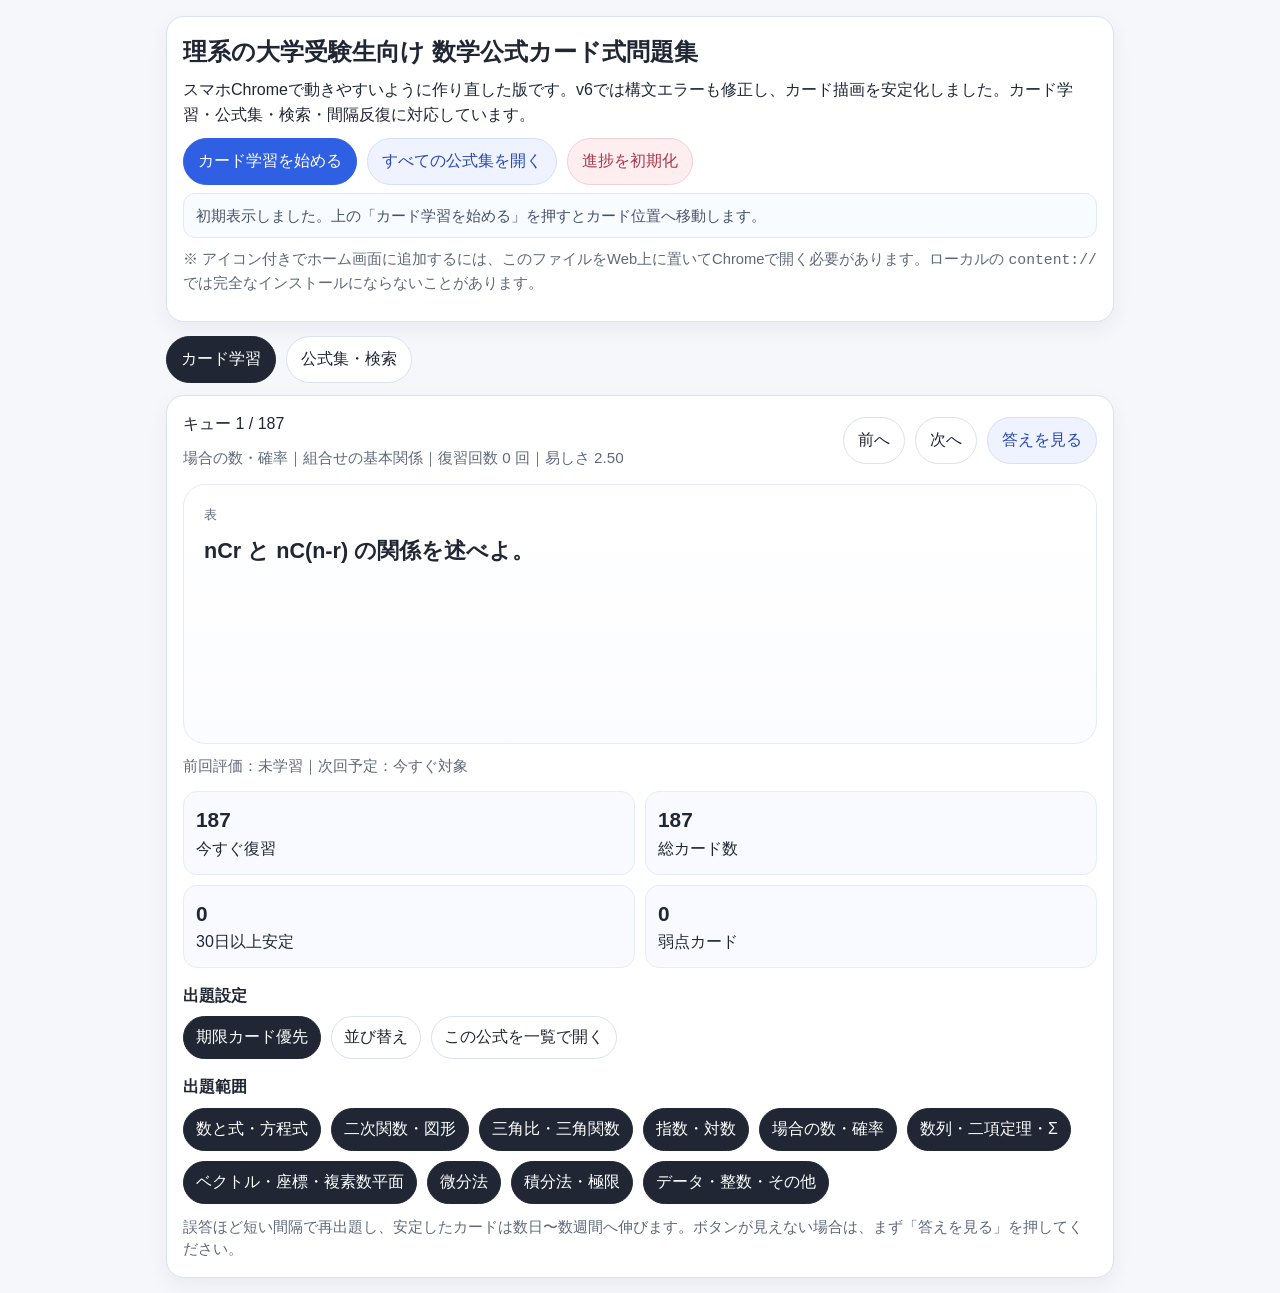
==== index.html @ a221de78 "Add files via upload" ====
<!DOCTYPE html>
<html lang="ja">
<head>
<meta charset="UTF-8">
<meta name="viewport" content="width=device-width, initial-scale=1.0">
<title>数学公式カード</title>
<style>
:root {
  --bg:#f6f7fb; --panel:#fff; --line:#dbe1ee; --text:#202633; --sub:#5f697a;
  --accent:#2f5fe3; --soft:#eef3ff; --danger:#ffeef0; --warn:#fff6e8; --ok:#edf9f1; --easy:#eef8ff;
}
*{box-sizing:border-box;}
body{margin:0;background:var(--bg);color:var(--text);font-family:-apple-system,BlinkMacSystemFont,'Segoe UI','Hiragino Kaku Gothic ProN','Yu Gothic UI','Meiryo',sans-serif;line-height:1.55;}
.wrap{max-width:980px;margin:0 auto;padding:16px;}
.panel{background:var(--panel);border:1px solid var(--line);border-radius:18px;padding:16px;box-shadow:0 8px 20px rgba(30,50,90,.06);}
header.panel{margin-bottom:14px;}
h1{font-size:1.5rem;margin:0 0 8px;}
p{margin:0 0 10px;}
.top-actions,.row,.grade-row,.chips,.results{display:flex;flex-wrap:wrap;gap:10px;}
button,input{font:inherit;}
button{border:1px solid var(--line);background:#fff;border-radius:999px;padding:10px 14px;color:var(--text);}
button.primary{background:var(--accent);border-color:var(--accent);color:#fff;}
button.soft{background:var(--soft);border-color:#d5defd;color:#2748b7;}
button.danger{background:var(--danger);border-color:#f1cfd5;color:#a63848;}
button.warn{background:var(--warn);border-color:#f0ddb6;color:#9d6d19;}
button.ok{background:var(--ok);border-color:#cfe7d6;color:#247548;}
button.easy{background:var(--easy);border-color:#cfe2fb;color:#1663a4;}
button.active{background:#202633;color:#fff;border-color:#202633;}
input[type=search], input[type=text]{width:100%;padding:12px 14px;border:1px solid var(--line);border-radius:14px;background:#fff;}
#status{margin-top:8px;padding:10px 12px;border-radius:12px;background:#f8fbff;border:1px solid #e0e8fa;color:#45506a;font-size:.95rem;}
#viewBook{display:none;}
#viewReview{display:block;}
.card{margin-top:14px;}
.flashcard{border:1px solid #e6ebf5;border-radius:22px;padding:20px;min-height:260px;background:linear-gradient(180deg,#fff,#fbfcff);}
.kicker{font-size:.82rem;color:var(--sub);text-transform:uppercase;letter-spacing:.04em;}
.prompt{font-size:1.35rem;font-weight:700;margin-top:10px;line-height:1.5;white-space:pre-wrap;}
.answer{margin-top:16px;padding:14px;border-radius:16px;border:1px solid #dce6ff;background:#f8fbff;white-space:pre-wrap;display:none;}
.meta{margin-top:10px;color:var(--sub);font-size:.95rem;}
.stats{display:grid;grid-template-columns:repeat(2,minmax(0,1fr));gap:10px;margin-top:14px;}
.stat{background:#f8faff;border:1px solid #e6ecf8;border-radius:14px;padding:12px;}
.stat .n{display:block;font-size:1.3rem;font-weight:700;}
.section-title{margin:16px 0 8px;font-weight:700;}
.chips button{padding:8px 12px;}
.note{font-size:.92rem;color:var(--sub);}
.formula-item{border:1px solid #e7ebf4;border-radius:16px;padding:14px;margin-bottom:10px;scroll-margin-top:16px;background:#fff;}
.formula-item h3{margin:0 0 6px;font-size:1.05rem;}
.formula-item .mini{font-size:.92rem;color:var(--sub);}
.formula-item .ans{margin-top:8px;font-weight:600;white-space:pre-wrap;}
.unit-block{margin-top:18px;}
hr{border:none;border-top:1px solid #e8ecf4;margin:18px 0;}
@media (max-width:640px){
  .wrap{padding:12px;}
  .prompt{font-size:1.18rem;}
}
</style>

<meta name="theme-color" content="#2f5fe3">
<meta name="apple-mobile-web-app-capable" content="yes">
<meta name="apple-mobile-web-app-status-bar-style" content="default">
<meta name="apple-mobile-web-app-title" content="数学公式カード">
<link rel="manifest" href="manifest.webmanifest">
<link rel="icon" type="image/png" sizes="192x192" href="icons/icon-192.png">
<link rel="icon" type="image/png" sizes="512x512" href="icons/icon-512.png">
<link rel="apple-touch-icon" href="icons/icon-192.png">

</head>
<body>
<div class="wrap">
  <header class="panel">
    <h1>理系の大学受験生向け 数学公式カード式問題集</h1>
    <p>スマホChromeで動きやすいように作り直した版です。v6では構文エラーも修正し、カード描画を安定化しました。カード学習・公式集・検索・間隔反復に対応しています。</p>
    <div class="top-actions">
      <button id="btnStudy" class="primary">カード学習を始める</button>
      <button id="btnBook" class="soft">すべての公式集を開く</button>
      <button id="btnReset" class="danger">進捗を初期化</button>
      <button id="btnInstall" style="display:none;" class="ok">ホーム画面に追加</button>
    </div>
    <div id="status">初期化中…</div>
    <p class="note" style="margin-top:10px;">※ アイコン付きでホーム画面に追加するには、このファイルをWeb上に置いてChromeで開く必要があります。ローカルの <code>content://</code> では完全なインストールにならないことがあります。</p>
  </header>

  <div class="row" style="margin-bottom:12px;">
    <button id="tabStudy" class="active">カード学習</button>
    <button id="tabBookBtn">公式集・検索</button>
  </div>

  <section id="viewReview" class="panel">
    <div class="row" style="justify-content:space-between;align-items:center;">
      <div>
        <div id="queueLabel">読み込み中…</div>
        <div class="meta" id="currentMeta"></div>
      </div>
      <div class="row">
        <button id="btnPrev">前へ</button>
        <button id="btnNext">次へ</button>
        <button id="btnReveal" class="soft">答えを見る</button>
      </div>
    </div>

    <div class="flashcard card" id="cardBox">
      <div class="kicker">表</div>
      <div class="prompt" id="cardPrompt">読み込み中…</div>
      <div class="answer" id="cardAnswer"></div>
    </div>

    <div class="grade-row" style="margin-top:14px;display:none;" id="gradeRow">
      <button id="gradeAgain" class="danger">忘れた</button>
      <button id="gradeHard" class="warn">あやしい</button>
      <button id="gradeGood" class="ok">できた</button>
      <button id="gradeEasy" class="easy">余裕</button>
    </div>
    <div class="meta" id="schedulePreview"></div>

    <div class="stats">
      <div class="stat"><span class="n" id="dueCount">0</span><span>今すぐ復習</span></div>
      <div class="stat"><span class="n" id="allCount">0</span><span>総カード数</span></div>
      <div class="stat"><span class="n" id="masteredCount">0</span><span>30日以上安定</span></div>
      <div class="stat"><span class="n" id="weakCount">0</span><span>弱点カード</span></div>
    </div>

    <div class="section-title">出題設定</div>
    <div class="chips" style="margin-bottom:10px;">
      <button id="toggleDueOnly" class="active">期限カード優先</button>
      <button id="shuffleQueue">並び替え</button>
      <button id="showCurrentInBook">この公式を一覧で開く</button>
    </div>

    <div class="section-title">出題範囲</div>
    <div class="chips" id="unitFilters"></div>

    <div class="note" style="margin-top:12px;">誤答ほど短い間隔で再出題し、安定したカードは数日〜数週間へ伸びます。ボタンが見えない場合は、まず「答えを見る」を押してください。</div>
  </section>

  <section id="viewBook" class="panel">
    <div class="row">
      <input type="search" id="bookSearch" placeholder="公式名・単元名・別名で検索（例：余弦定理、部分積分、解の公式）">
    </div>
    <div class="row" style="margin-top:10px;">
      <button id="jumpFirst" class="soft">先頭一致へ飛ぶ</button>
      <button id="clearSearch">検索クリア</button>
    </div>
    <div class="meta" id="searchSummary"></div>
    <div class="results" id="searchResults" style="margin-top:10px;"></div>
    <hr>
    <div id="bookArea"></div>
  </section>
</div>

<script>
(function() {
try {
  var STORAGE_KEY = 'rikei_math_formula_cards_v5';
  var cards = [{"id": 1, "unit": "数と式・方程式", "title": "平方の展開①", "prompt": "(a+b)² の展開公式を述べよ。", "answer": "(a+b)² = a² + 2ab + b²", "aliases": ["展開公式", "二乗展開"]}, {"id": 2, "unit": "数と式・方程式", "title": "平方の展開②", "prompt": "(a-b)² の展開公式を述べよ。", "answer": "(a-b)² = a² - 2ab + b²", "aliases": ["展開公式", "二乗展開"]}, {"id": 3, "unit": "数と式・方程式", "title": "和と差の積", "prompt": "(a+b)(a-b) の展開公式を述べよ。", "answer": "(a+b)(a-b) = a² - b²", "aliases": ["差の平方", "展開公式"]}, {"id": 4, "unit": "数と式・方程式", "title": "たすき型展開", "prompt": "(x+a)(x+b) の展開公式を述べよ。", "answer": "(x+a)(x+b) = x² + (a+b)x + ab", "aliases": ["展開"]}, {"id": 5, "unit": "数と式・方程式", "title": "三項の平方", "prompt": "(a+b+c)² の展開公式を述べよ。", "answer": "(a+b+c)² = a² + b² + c² + 2ab + 2bc + 2ca", "aliases": ["展開"]}, {"id": 6, "unit": "数と式・方程式", "title": "立方の和の展開", "prompt": "(a+b)³ の展開公式を述べよ。", "answer": "(a+b)³ = a³ + 3a²b + 3ab² + b³", "aliases": ["三乗展開"]}, {"id": 7, "unit": "数と式・方程式", "title": "立方の差の展開", "prompt": "(a-b)³ の展開公式を述べよ。", "answer": "(a-b)³ = a³ - 3a²b + 3ab² - b³", "aliases": ["三乗展開"]}, {"id": 8, "unit": "数と式・方程式", "title": "因数分解①", "prompt": "x² + (a+b)x + ab の因数分解を述べよ。", "answer": "x² + (a+b)x + ab = (x+a)(x+b)", "aliases": ["因数分解"]}, {"id": 9, "unit": "数と式・方程式", "title": "因数分解②", "prompt": "x² + 2ax + a² の因数分解を述べよ。", "answer": "x² + 2ax + a² = (x+a)²", "aliases": ["平方完成", "因数分解"]}, {"id": 10, "unit": "数と式・方程式", "title": "因数分解③", "prompt": "x² - 2ax + a² の因数分解を述べよ。", "answer": "x² - 2ax + a² = (x-a)²", "aliases": ["平方完成", "因数分解"]}, {"id": 11, "unit": "数と式・方程式", "title": "立方和の因数分解", "prompt": "a³ + b³ の因数分解を述べよ。", "answer": "a³ + b³ = (a+b)(a² - ab + b²)", "aliases": ["因数分解"]}, {"id": 12, "unit": "数と式・方程式", "title": "立方差の因数分解", "prompt": "a³ - b³ の因数分解を述べよ。", "answer": "a³ - b³ = (a-b)(a² + ab + b²)", "aliases": ["因数分解"]}, {"id": 13, "unit": "数と式・方程式", "title": "剰余の定理", "prompt": "多項式 P(x) を x-a で割った余りを述べよ。", "answer": "P(x) を x-a で割った余りは P(a)", "aliases": ["剰余"]}, {"id": 14, "unit": "数と式・方程式", "title": "因数定理", "prompt": "P(x) が x-a を因数にもつ条件を述べよ。", "answer": "P(a)=0 であることが必要十分条件", "aliases": ["因数"]}, {"id": 15, "unit": "数と式・方程式", "title": "二次方程式の解の公式", "prompt": "ax²+bx+c=0 (a≠0) の解の公式を述べよ。", "answer": "x = (-b ± √(b² - 4ac)) / (2a)", "aliases": ["解の公式"]}, {"id": 16, "unit": "数と式・方程式", "title": "判別式", "prompt": "二次方程式 ax²+bx+c=0 の判別式 D を述べよ。", "answer": "D = b² - 4ac", "aliases": ["D", "重解", "実数解"]}, {"id": 17, "unit": "数と式・方程式", "title": "解と係数の関係", "prompt": "二次方程式 ax²+bx+c=0 の2解を α,β とするとき、α+β と αβ を述べよ。", "answer": "α+β = -b/a,　αβ = c/a", "aliases": ["解と係数", "ヴィエタ"]}, {"id": 18, "unit": "数と式・方程式", "title": "絶対値方程式の基本", "prompt": "|x|=a の解を述べよ。", "answer": "a≥0 のとき x=±a、a<0 のとき解なし", "aliases": ["絶対値"]}, {"id": 19, "unit": "数と式・方程式", "title": "相加相乗平均", "prompt": "a,b>0 のときの相加平均・相乗平均の関係式を述べよ。", "answer": "(a+b)/2 ≥ √(ab)　（等号は a=b のとき）", "aliases": ["AM-GM", "不等式"]}, {"id": 20, "unit": "二次関数・図形", "title": "平方完成", "prompt": "ax²+bx+c の平方完成形を述べよ。", "answer": "ax²+bx+c = a(x + b/(2a))² - (b² - 4ac)/(4a)", "aliases": ["平方完成", "二次関数"]}, {"id": 21, "unit": "二次関数・図形", "title": "頂点のx座標", "prompt": "y=ax²+bx+c の頂点の x 座標を述べよ。", "answer": "x = -b/(2a)", "aliases": ["頂点"]}, {"id": 22, "unit": "二次関数・図形", "title": "頂点のy座標", "prompt": "y=ax²+bx+c の頂点の y 座標を述べよ。", "answer": "y = -(b² - 4ac)/(4a)  または f(-b/(2a))", "aliases": ["頂点"]}, {"id": 23, "unit": "二次関数・図形", "title": "二次関数の標準形", "prompt": "y=ax²+bx+c を頂点 (p,q) を用いて表す標準形を述べよ。", "answer": "y = a(x-p)² + q", "aliases": ["標準形"]}, {"id": 24, "unit": "二次関数・図形", "title": "放物線の軸", "prompt": "y=ax²+bx+c の軸を述べよ。", "answer": "x = -b/(2a)", "aliases": ["軸"]}, {"id": 25, "unit": "二次関数・図形", "title": "2点間の距離", "prompt": "点 A(x₁,y₁), B(x₂,y₂) の距離を述べよ。", "answer": "AB = √{(x₂-x₁)² + (y₂-y₁)²}", "aliases": ["距離"]}, {"id": 26, "unit": "二次関数・図形", "title": "内分点の座標", "prompt": "点 A(x₁,y₁), B(x₂,y₂) を m:n に内分する点 P の座標を述べよ。", "answer": "P((nx₁+mx₂)/(m+n), (ny₁+my₂)/(m+n))", "aliases": ["内分"]}, {"id": 27, "unit": "二次関数・図形", "title": "外分点の座標", "prompt": "点 A(x₁,y₁), B(x₂,y₂) を m:n に外分する点 P の座標を述べよ。", "answer": "P((-nx₁+mx₂)/(m-n), (-ny₁+my₂)/(m-n))", "aliases": ["外分"]}, {"id": 28, "unit": "二次関数・図形", "title": "直線の傾き", "prompt": "2点 A(x₁,y₁), B(x₂,y₂) を通る直線の傾きを述べよ。", "answer": "(y₂-y₁)/(x₂-x₁)", "aliases": ["傾き"]}, {"id": 29, "unit": "二次関数・図形", "title": "直線の方程式", "prompt": "点 (x₁,y₁) を通り傾き m の直線の方程式を述べよ。", "answer": "y-y₁ = m(x-x₁)", "aliases": ["一次関数", "直線"]}, {"id": 30, "unit": "二次関数・図形", "title": "点と直線の距離", "prompt": "点 (x₀,y₀) と直線 ax+by+c=0 の距離を述べよ。", "answer": "d = |ax₀ + by₀ + c| / √(a²+b²)", "aliases": ["距離"]}, {"id": 31, "unit": "二次関数・図形", "title": "円の方程式", "prompt": "中心 (a,b), 半径 r の円の方程式を述べよ。", "answer": "(x-a)² + (y-b)² = r²", "aliases": ["円"]}, {"id": 32, "unit": "二次関数・図形", "title": "一般形の円", "prompt": "x²+y²+lx+my+n=0 の中心と半径を述べよ。", "answer": "中心 (-l/2,-m/2)、半径 √{(l/2)²+(m/2)²-n}", "aliases": ["円"]}, {"id": 33, "unit": "二次関数・図形", "title": "円と直線の位置関係", "prompt": "円の中心から直線までの距離 d と半径 r の大小による位置関係を述べよ。", "answer": "d<r:2点で交わる、d=r:接する、d>r:交わらない", "aliases": ["円", "接線"]}, {"id": 34, "unit": "三角比・三角関数", "title": "sin の定義", "prompt": "直角三角形での sinθ の定義を述べよ。", "answer": "sinθ = 対辺 / 斜辺", "aliases": ["三角比"]}, {"id": 35, "unit": "三角比・三角関数", "title": "cos の定義", "prompt": "直角三角形での cosθ の定義を述べよ。", "answer": "cosθ = 隣辺 / 斜辺", "aliases": ["三角比"]}, {"id": 36, "unit": "三角比・三角関数", "title": "tan の定義", "prompt": "直角三角形での tanθ の定義を述べよ。", "answer": "tanθ = 対辺 / 隣辺 = sinθ / cosθ", "aliases": ["三角比"]}, {"id": 37, "unit": "三角比・三角関数", "title": "三角比の基本関係", "prompt": "sin²θ + cos²θ を述べよ。", "answer": "sin²θ + cos²θ = 1", "aliases": ["基本関係"]}, {"id": 38, "unit": "三角比・三角関数", "title": "tan と sec²", "prompt": "1+tan²θ を述べよ。", "answer": "1 + tan²θ = 1 / cos²θ", "aliases": ["三角関数"]}, {"id": 39, "unit": "三角比・三角関数", "title": "余角の関係①", "prompt": "sin(90°-θ) を述べよ。", "answer": "sin(90°-θ) = cosθ", "aliases": ["余角"]}, {"id": 40, "unit": "三角比・三角関数", "title": "余角の関係②", "prompt": "cos(90°-θ) を述べよ。", "answer": "cos(90°-θ) = sinθ", "aliases": ["余角"]}, {"id": 41, "unit": "三角比・三角関数", "title": "余角の関係③", "prompt": "tan(90°-θ) を述べよ。", "answer": "tan(90°-θ) = 1/tanθ", "aliases": ["余角"]}, {"id": 42, "unit": "三角比・三角関数", "title": "弧度法", "prompt": "180° は何 rad か述べよ。", "answer": "π rad", "aliases": ["ラジアン"]}, {"id": 43, "unit": "三角比・三角関数", "title": "弧長", "prompt": "半径 r、中心角 θ(rad) の扇形の弧長を述べよ。", "answer": "l = rθ", "aliases": ["扇形"]}, {"id": 44, "unit": "三角比・三角関数", "title": "扇形の面積", "prompt": "半径 r、中心角 θ(rad) の扇形の面積を述べよ。", "answer": "S = (1/2)r²θ", "aliases": ["扇形"]}, {"id": 45, "unit": "三角比・三角関数", "title": "正弦定理", "prompt": "三角形 ABC における正弦定理を述べよ。", "answer": "a/sinA = b/sinB = c/sinC = 2R", "aliases": ["正弦定理", "外接円"]}, {"id": 46, "unit": "三角比・三角関数", "title": "余弦定理", "prompt": "三角形 ABC における余弦定理を述べよ。", "answer": "a² = b² + c² - 2bc cosA （循環的に成り立つ）", "aliases": ["余弦定理"]}, {"id": 47, "unit": "三角比・三角関数", "title": "三角形の面積①", "prompt": "2辺とその間の角による三角形の面積公式を述べよ。", "answer": "S = (1/2)bc sinA", "aliases": ["面積"]}, {"id": 48, "unit": "三角比・三角関数", "title": "加法定理 sin", "prompt": "sin(α+β), sin(α-β) を述べよ。", "answer": "sin(α±β) = sinα cosβ ± cosα sinβ", "aliases": ["加法定理"]}, {"id": 49, "unit": "三角比・三角関数", "title": "加法定理 cos", "prompt": "cos(α+β), cos(α-β) を述べよ。", "answer": "cos(α±β) = cosα cosβ ∓ sinα sinβ", "aliases": ["加法定理"]}, {"id": 50, "unit": "三角比・三角関数", "title": "加法定理 tan", "prompt": "tan(α±β) を述べよ。", "answer": "tan(α±β) = (tanα ± tanβ) / (1 ∓ tanα tanβ)", "aliases": ["加法定理"]}, {"id": 51, "unit": "三角比・三角関数", "title": "2倍角 sin", "prompt": "sin2θ を述べよ。", "answer": "sin2θ = 2sinθ cosθ", "aliases": ["二倍角"]}, {"id": 52, "unit": "三角比・三角関数", "title": "2倍角 cos", "prompt": "cos2θ を述べよ。", "answer": "cos2θ = cos²θ - sin²θ = 2cos²θ -1 = 1 - 2sin²θ", "aliases": ["二倍角"]}, {"id": 53, "unit": "三角比・三角関数", "title": "2倍角 tan", "prompt": "tan2θ を述べよ。", "answer": "tan2θ = 2tanθ / (1 - tan²θ)", "aliases": ["二倍角"]}, {"id": 54, "unit": "三角比・三角関数", "title": "半角公式 sin²", "prompt": "sin²(θ/2) を述べよ。", "answer": "sin²(θ/2) = (1 - cosθ)/2", "aliases": ["半角"]}, {"id": 55, "unit": "三角比・三角関数", "title": "半角公式 cos²", "prompt": "cos²(θ/2) を述べよ。", "answer": "cos²(θ/2) = (1 + cosθ)/2", "aliases": ["半角"]}, {"id": 56, "unit": "三角比・三角関数", "title": "半角公式 tan", "prompt": "tan²(θ/2) を述べよ。", "answer": "tan²(θ/2) = (1 - cosθ)/(1 + cosθ)", "aliases": ["半角"]}, {"id": 57, "unit": "三角比・三角関数", "title": "積和公式①", "prompt": "sinα sinβ を和に直す公式を述べよ。", "answer": "sinα sinβ = {cos(α-β) - cos(α+β)}/2", "aliases": ["積和"]}, {"id": 58, "unit": "三角比・三角関数", "title": "積和公式②", "prompt": "cosα cosβ を和に直す公式を述べよ。", "answer": "cosα cosβ = {cos(α-β) + cos(α+β)}/2", "aliases": ["積和"]}, {"id": 59, "unit": "三角比・三角関数", "title": "積和公式③", "prompt": "sinα cosβ を和に直す公式を述べよ。", "answer": "sinα cosβ = {sin(α+β) + sin(α-β)}/2", "aliases": ["積和"]}, {"id": 60, "unit": "三角比・三角関数", "title": "和積公式①", "prompt": "sinα + sinβ を積に直す公式を述べよ。", "answer": "sinα + sinβ = 2sin{(α+β)/2} cos{(α-β)/2}", "aliases": ["和積"]}, {"id": 61, "unit": "三角比・三角関数", "title": "和積公式②", "prompt": "sinα - sinβ を積に直す公式を述べよ。", "answer": "sinα - sinβ = 2cos{(α+β)/2} sin{(α-β)/2}", "aliases": ["和積"]}, {"id": 62, "unit": "三角比・三角関数", "title": "和積公式③", "prompt": "cosα + cosβ を積に直す公式を述べよ。", "answer": "cosα + cosβ = 2cos{(α+β)/2} cos{(α-β)/2}", "aliases": ["和積"]}, {"id": 63, "unit": "三角比・三角関数", "title": "和積公式④", "prompt": "cosα - cosβ を積に直す公式を述べよ。", "answer": "cosα - cosβ = -2sin{(α+β)/2} sin{(α-β)/2}", "aliases": ["和積"]}, {"id": 64, "unit": "三角比・三角関数", "title": "合成公式", "prompt": "a sinx + b cosx の合成を述べよ。", "answer": "a sinx + b cosx = R sin(x+φ) = R cos(x-ψ), ただし R=√(a²+b²)", "aliases": ["三角関数の合成"]}, {"id": 65, "unit": "三角比・三角関数", "title": "三角関数の周期", "prompt": "sinx, cosx, tanx の周期を述べよ。", "answer": "sinx, cosx の周期は 2π、tanx の周期は π", "aliases": ["周期"]}, {"id": 66, "unit": "指数・対数", "title": "指数法則①", "prompt": "a^m × a^n の指数法則を述べよ。", "answer": "a^m × a^n = a^(m+n)", "aliases": ["指数法則"]}, {"id": 67, "unit": "指数・対数", "title": "指数法則②", "prompt": "a^m / a^n の指数法則を述べよ。", "answer": "a^m / a^n = a^(m-n)  (a≠0)", "aliases": ["指数法則"]}, {"id": 68, "unit": "指数・対数", "title": "指数法則③", "prompt": "(a^m)^n の指数法則を述べよ。", "answer": "(a^m)^n = a^(mn)", "aliases": ["指数法則"]}, {"id": 69, "unit": "指数・対数", "title": "指数法則④", "prompt": "(ab)^n, (a/b)^n の指数法則を述べよ。", "answer": "(ab)^n = a^n b^n,　(a/b)^n = a^n / b^n", "aliases": ["指数法則"]}, {"id": 70, "unit": "指数・対数", "title": "対数の定義", "prompt": "log_a b の定義を述べよ。", "answer": "a^x=b をみたす x を log_a b と書く（a>0, a≠1, b>0）", "aliases": ["対数"]}, {"id": 71, "unit": "指数・対数", "title": "対数法則①", "prompt": "log_a(MN) を述べよ。", "answer": "log_a(MN) = log_a M + log_a N", "aliases": ["対数法則"]}, {"id": 72, "unit": "指数・対数", "title": "対数法則②", "prompt": "log_a(M/N) を述べよ。", "answer": "log_a(M/N) = log_a M - log_a N", "aliases": ["対数法則"]}, {"id": 73, "unit": "指数・対数", "title": "対数法則③", "prompt": "log_a(M^k) を述べよ。", "answer": "log_a(M^k) = k log_a M", "aliases": ["対数法則"]}, {"id": 74, "unit": "指数・対数", "title": "底の変換公式", "prompt": "log_a b を別の底 c を用いて表す式を述べよ。", "answer": "log_a b = (log_c b) / (log_c a)", "aliases": ["底の変換"]}, {"id": 75, "unit": "指数・対数", "title": "常用対数の桁数", "prompt": "正の数 N の桁数を常用対数で表す方法を述べよ。", "answer": "桁数 = [log₁₀N] + 1", "aliases": ["常用対数", "桁数"]}, {"id": 76, "unit": "場合の数・確率", "title": "順列", "prompt": "n個からr個を並べる順列 nPr を述べよ。", "answer": "nPr = n! / (n-r)!", "aliases": ["順列"]}, {"id": 77, "unit": "場合の数・確率", "title": "組合せ", "prompt": "n個からr個を選ぶ組合せ nCr を述べよ。", "answer": "nCr = n! / {r!(n-r)!}", "aliases": ["組合せ"]}, {"id": 78, "unit": "場合の数・確率", "title": "階乗", "prompt": "n! の定義を述べよ。", "answer": "n! = n(n-1)(n-2)…2・1", "aliases": ["階乗"]}, {"id": 79, "unit": "場合の数・確率", "title": "円順列", "prompt": "異なる n 個を円形に並べる円順列の数を述べよ。", "answer": "(n-1)!", "aliases": ["円順列"]}, {"id": 80, "unit": "場合の数・確率", "title": "重複順列", "prompt": "n種類から重複を許してr個並べる場合の数を述べよ。", "answer": "n^r", "aliases": ["重複順列"]}, {"id": 81, "unit": "場合の数・確率", "title": "重複組合せ", "prompt": "n種類から重複を許してr個選ぶ重複組合せを述べよ。", "answer": "nHr = (n+r-1)Cr", "aliases": ["重複組合せ"]}, {"id": 82, "unit": "場合の数・確率", "title": "組合せの基本関係", "prompt": "nCr と nC(n-r) の関係を述べよ。", "answer": "nCr = nC(n-r)", "aliases": ["組合せ"]}, {"id": 83, "unit": "場合の数・確率", "title": "組合せの漸化式", "prompt": "nCr と (n-1)C(r-1), (n-1)Cr の関係を述べよ。", "answer": "nCr = (n-1)C(r-1) + (n-1)Cr", "aliases": ["パスカル"]}, {"id": 84, "unit": "場合の数・確率", "title": "確率の定義", "prompt": "同様に確からしいときの確率 P(A) を述べよ。", "answer": "P(A) = n(A) / n(U)", "aliases": ["確率"]}, {"id": 85, "unit": "場合の数・確率", "title": "余事象", "prompt": "余事象 Ā を用いた確率の公式を述べよ。", "answer": "P(Ā) = 1 - P(A)", "aliases": ["余事象"]}, {"id": 86, "unit": "場合の数・確率", "title": "和事象", "prompt": "P(A∪B) を述べよ。", "answer": "P(A∪B) = P(A) + P(B) - P(A∩B)", "aliases": ["和事象"]}, {"id": 87, "unit": "場合の数・確率", "title": "条件付き確率", "prompt": "条件付き確率 P(A|B) を述べよ。", "answer": "P(A|B) = P(A∩B) / P(B)  (P(B)>0)", "aliases": ["条件付き確率"]}, {"id": 88, "unit": "場合の数・確率", "title": "乗法定理", "prompt": "P(A∩B) を条件付き確率で表せ。", "answer": "P(A∩B) = P(B)P(A|B) = P(A)P(B|A)", "aliases": ["乗法定理"]}, {"id": 89, "unit": "場合の数・確率", "title": "独立", "prompt": "A と B が独立である条件を述べよ。", "answer": "P(A∩B) = P(A)P(B)", "aliases": ["独立"]}, {"id": 90, "unit": "場合の数・確率", "title": "反復試行", "prompt": "成功確率 p の試行を n 回行うとき、ちょうど r 回成功する確率を述べよ。", "answer": "nCr p^r (1-p)^(n-r)", "aliases": ["二項分布", "反復試行"]}, {"id": 91, "unit": "場合の数・確率", "title": "期待値（離散）", "prompt": "離散確率変数 X の期待値 E(X) を述べよ。", "answer": "E(X)=Σ xᵢ pᵢ", "aliases": ["期待値"]}, {"id": 92, "unit": "数列・二項定理・Σ", "title": "等差数列の一般項", "prompt": "初項 a、公差 d の等差数列の一般項を述べよ。", "answer": "aₙ = a + (n-1)d", "aliases": ["等差数列"]}, {"id": 93, "unit": "数列・二項定理・Σ", "title": "等差数列の和", "prompt": "初項 a、公差 d の等差数列の和 Sₙ を述べよ。", "answer": "Sₙ = n{2a + (n-1)d}/2 = n(a+l)/2", "aliases": ["等差数列"]}, {"id": 94, "unit": "数列・二項定理・Σ", "title": "等比数列の一般項", "prompt": "初項 a、公比 r の等比数列の一般項を述べよ。", "answer": "aₙ = ar^(n-1)", "aliases": ["等比数列"]}, {"id": 95, "unit": "数列・二項定理・Σ", "title": "等比数列の和", "prompt": "等比数列の和 Sₙ を述べよ。", "answer": "r≠1 のとき Sₙ = a(1-rⁿ)/(1-r) = a(rⁿ-1)/(r-1)", "aliases": ["等比数列"]}, {"id": 96, "unit": "数列・二項定理・Σ", "title": "無限等比級数", "prompt": "|r|<1 のときの無限等比級数の和を述べよ。", "answer": "S = a/(1-r)", "aliases": ["無限等比"]}, {"id": 97, "unit": "数列・二項定理・Σ", "title": "Σk", "prompt": "1 から n までの和 Σk を述べよ。", "answer": "1+2+…+n = n(n+1)/2", "aliases": ["シグマ"]}, {"id": 98, "unit": "数列・二項定理・Σ", "title": "Σk²", "prompt": "1 から n までの平方和 Σk² を述べよ。", "answer": "1²+2²+…+n² = n(n+1)(2n+1)/6", "aliases": ["シグマ"]}, {"id": 99, "unit": "数列・二項定理・Σ", "title": "Σk³", "prompt": "1 から n までの立方和 Σk³ を述べよ。", "answer": "1³+2³+…+n³ = {n(n+1)/2}²", "aliases": ["シグマ"]}, {"id": 100, "unit": "数列・二項定理・Σ", "title": "Σの線形性", "prompt": "Σ(ak+b) の扱いを述べよ。", "answer": "Σ(ak+b)=aΣk + bΣ1", "aliases": ["シグマ"]}, {"id": 101, "unit": "数列・二項定理・Σ", "title": "階差数列", "prompt": "数列 {aₙ} の階差数列 {bₙ} を用いた一般項の復元を述べよ。", "answer": "aₙ = a₁ + Σ[k=1→n-1] b_k", "aliases": ["階差"]}, {"id": 102, "unit": "数列・二項定理・Σ", "title": "等差×等比の和", "prompt": "Σk r^(k-1) を求める典型手法を述べよ。", "answer": "S, rS を作って引く（公式暗記より処理手順重視）", "aliases": ["和の求め方"]}, {"id": 103, "unit": "数列・二項定理・Σ", "title": "漸化式（等差型）", "prompt": "aₙ₊₁ = aₙ + d の一般項を述べよ。", "answer": "aₙ = a₁ + (n-1)d", "aliases": ["漸化式"]}, {"id": 104, "unit": "数列・二項定理・Σ", "title": "漸化式（等比型）", "prompt": "aₙ₊₁ = r aₙ の一般項を述べよ。", "answer": "aₙ = a₁ r^(n-1)", "aliases": ["漸化式"]}, {"id": 105, "unit": "数列・二項定理・Σ", "title": "漸化式（一次非同次）", "prompt": "aₙ₊₁ = p aₙ + q（p≠1）の一般項の基本形を述べよ。", "answer": "定数解 α=q/(1-p) として、aₙ-α が等比数列", "aliases": ["漸化式"]}, {"id": 106, "unit": "数列・二項定理・Σ", "title": "数学的帰納法の型", "prompt": "数学的帰納法の2段階を述べよ。", "answer": "① n=1 で成立　② n=k で成立すると仮定して n=k+1 で成立を示す", "aliases": ["帰納法"]}, {"id": 107, "unit": "数列・二項定理・Σ", "title": "二項定理", "prompt": "(a+b)^n の展開を述べよ。", "answer": "(a+b)^n = Σ[k=0→n] nCk a^(n-k) b^k", "aliases": ["二項定理"]}, {"id": 108, "unit": "数列・二項定理・Σ", "title": "二項係数", "prompt": "二項定理の一般項 Tₖ₊₁ を述べよ。", "answer": "Tₖ₊₁ = nCk a^(n-k)b^k", "aliases": ["一般項"]}, {"id": 109, "unit": "ベクトル・座標・複素数平面", "title": "ベクトルの大きさ", "prompt": "ベクトル a=(x,y) の大きさを述べよ。", "answer": "|a| = √(x²+y²)", "aliases": ["ベクトル"]}, {"id": 110, "unit": "ベクトル・座標・複素数平面", "title": "ベクトルの成分表示", "prompt": "点 A(x₁,y₁), B(x₂,y₂) に対する AB ベクトルを述べよ。", "answer": "AB = (x₂-x₁, y₂-y₁)", "aliases": ["ベクトル"]}, {"id": 111, "unit": "ベクトル・座標・複素数平面", "title": "ベクトルの内積①", "prompt": "成分による内積を述べよ。", "answer": "a·b = a₁b₁ + a₂b₂ (+ a₃b₃)", "aliases": ["内積"]}, {"id": 112, "unit": "ベクトル・座標・複素数平面", "title": "ベクトルの内積②", "prompt": "大きさと角による内積を述べよ。", "answer": "a·b = |a||b|cosθ", "aliases": ["内積"]}, {"id": 113, "unit": "ベクトル・座標・複素数平面", "title": "直交条件", "prompt": "2ベクトル a,b が直交する条件を述べよ。", "answer": "a·b = 0", "aliases": ["垂直", "内積"]}, {"id": 114, "unit": "ベクトル・座標・複素数平面", "title": "平行条件", "prompt": "2ベクトル a,b が平行である条件を述べよ。", "answer": "a = t b（ある実数 t が存在）", "aliases": ["平行"]}, {"id": 115, "unit": "ベクトル・座標・複素数平面", "title": "なす角", "prompt": "ベクトル a,b のなす角 θ の公式を述べよ。", "answer": "cosθ = (a·b)/(|a||b|)", "aliases": ["なす角"]}, {"id": 116, "unit": "ベクトル・座標・複素数平面", "title": "位置ベクトル", "prompt": "点 P の位置ベクトル OP を用いた内分点の表し方を述べよ。", "answer": "OP = (n OA + m OB)/(m+n)", "aliases": ["位置ベクトル", "内分"]}, {"id": 117, "unit": "ベクトル・座標・複素数平面", "title": "重心ベクトル", "prompt": "三角形 ABC の重心 G の位置ベクトルを述べよ。", "answer": "OG = (OA + OB + OC)/3", "aliases": ["重心"]}, {"id": 118, "unit": "ベクトル・座標・複素数平面", "title": "中点ベクトル", "prompt": "線分 AB の中点 M の位置ベクトルを述べよ。", "answer": "OM = (OA + OB)/2", "aliases": ["中点"]}, {"id": 119, "unit": "ベクトル・座標・複素数平面", "title": "ベクトル方程式の直線", "prompt": "点 A を通り方向ベクトル d をもつ直線のベクトル方程式を述べよ。", "answer": "OP = OA + t d", "aliases": ["直線", "ベクトル方程式"]}, {"id": 120, "unit": "ベクトル・座標・複素数平面", "title": "面積（ベクトル）", "prompt": "2次元ベクトル a=(a₁,a₂), b=(b₁,b₂) が作る平行四辺形の面積を述べよ。", "answer": "|a₁b₂ - a₂b₁|", "aliases": ["面積", "行列式"]}, {"id": 121, "unit": "ベクトル・座標・複素数平面", "title": "三角形の面積（座標）", "prompt": "3点 A(x₁,y₁),B(x₂,y₂),C(x₃,y₃) の三角形の面積を述べよ。", "answer": "S = (1/2)| (x₂-x₁)(y₃-y₁) - (x₃-x₁)(y₂-y₁) |", "aliases": ["面積"]}, {"id": 122, "unit": "ベクトル・座標・複素数平面", "title": "複素数の基本", "prompt": "複素数 z の共役複素数 z̄ の定義を述べよ。", "answer": "z=x+iy に対し z̄=x-iy", "aliases": ["複素数"]}, {"id": 123, "unit": "ベクトル・座標・複素数平面", "title": "複素数の絶対値", "prompt": "複素数 z=x+iy の絶対値 |z| を述べよ。", "answer": "|z| = √(x²+y²) = √(z z̄)", "aliases": ["複素数"]}, {"id": 124, "unit": "ベクトル・座標・複素数平面", "title": "複素数の積の絶対値", "prompt": "|zw| を述べよ。", "answer": "|zw| = |z||w|", "aliases": ["複素数"]}, {"id": 125, "unit": "ベクトル・座標・複素数平面", "title": "複素数の商の絶対値", "prompt": "|z/w| を述べよ。", "answer": "|z/w| = |z|/|w|　(w≠0)", "aliases": ["複素数"]}, {"id": 126, "unit": "ベクトル・座標・複素数平面", "title": "複素数の偏角", "prompt": "複素数 z=r(cosθ + i sinθ) の θ を何というか。", "answer": "偏角（argument）", "aliases": ["偏角"]}, {"id": 127, "unit": "ベクトル・座標・複素数平面", "title": "極形式", "prompt": "複素数 z の極形式を述べよ。", "answer": "z = r(cosθ + i sinθ)　(r=|z|)", "aliases": ["極形式"]}, {"id": 128, "unit": "ベクトル・座標・複素数平面", "title": "ド・モアブルの定理", "prompt": "[cosθ + i sinθ]^n を述べよ。", "answer": "[cosθ + i sinθ]^n = cos(nθ) + i sin(nθ)", "aliases": ["ドモアブル"]}, {"id": 129, "unit": "ベクトル・座標・複素数平面", "title": "複素数平面での距離", "prompt": "2点 z₁,z₂ の距離を述べよ。", "answer": "|z₁ - z₂|", "aliases": ["複素数平面"]}, {"id": 130, "unit": "ベクトル・座標・複素数平面", "title": "円の複素数表示", "prompt": "複素数平面で中心 α、半径 r の円を表す式を述べよ。", "answer": "|z - α| = r", "aliases": ["複素数平面", "円"]}, {"id": 131, "unit": "ベクトル・座標・複素数平面", "title": "点の回転", "prompt": "複素数平面で原点中心に角 θ 回転を表す複素数の掛け算を述べよ。", "answer": "z → z(cosθ + i sinθ)", "aliases": ["回転"]}, {"id": 132, "unit": "ベクトル・座標・複素数平面", "title": "数列の漸化式とベクトル", "prompt": "連立漸化式の基本処理を述べよ。", "answer": "ベクトル化して行列的に扱う／和差・固有形を探す", "aliases": ["発展"]}, {"id": 133, "unit": "微分法", "title": "微分係数", "prompt": "微分係数 f'(a) の定義を述べよ。", "answer": "f'(a)= lim[h→0] {f(a+h)-f(a)}/h", "aliases": ["微分係数"]}, {"id": 134, "unit": "微分法", "title": "導関数", "prompt": "導関数 f'(x) の定義を述べよ。", "answer": "f'(x)= lim[h→0] {f(x+h)-f(x)}/h", "aliases": ["導関数"]}, {"id": 135, "unit": "微分法", "title": "べき関数の微分", "prompt": "x^n の微分を述べよ。", "answer": "d/dx (x^n) = n x^(n-1)", "aliases": ["微分公式"]}, {"id": 136, "unit": "微分法", "title": "定数倍の微分", "prompt": "cf(x) の微分を述べよ。", "answer": "d/dx [c f(x)] = c f'(x)", "aliases": ["微分公式"]}, {"id": 137, "unit": "微分法", "title": "和差の微分", "prompt": "f(x)±g(x) の微分を述べよ。", "answer": "(f±g)' = f' ± g'", "aliases": ["微分公式"]}, {"id": 138, "unit": "微分法", "title": "積の微分", "prompt": "f(x)g(x) の微分を述べよ。", "answer": "(fg)' = f'g + fg'", "aliases": ["積の微分"]}, {"id": 139, "unit": "微分法", "title": "商の微分", "prompt": "f(x)/g(x) の微分を述べよ。", "answer": "(f/g)' = (f'g - fg') / g²", "aliases": ["商の微分"]}, {"id": 140, "unit": "微分法", "title": "合成関数の微分", "prompt": "合成関数 f(g(x)) の微分を述べよ。", "answer": "{f(g(x))}' = f'(g(x)) g'(x)", "aliases": ["連鎖律", "合成関数"]}, {"id": 141, "unit": "微分法", "title": "逆関数の微分", "prompt": "y=f(x) の逆関数 x=g(y) に対する微分を述べよ。", "answer": "dy/dx = 1 / (dx/dy)", "aliases": ["逆関数"]}, {"id": 142, "unit": "微分法", "title": "sinx の微分", "prompt": "sinx の微分を述べよ。", "answer": "d/dx (sinx) = cosx", "aliases": ["微分公式"]}, {"id": 143, "unit": "微分法", "title": "cosx の微分", "prompt": "cosx の微分を述べよ。", "answer": "d/dx (cosx) = -sinx", "aliases": ["微分公式"]}, {"id": 144, "unit": "微分法", "title": "tanx の微分", "prompt": "tanx の微分を述べよ。", "answer": "d/dx (tanx) = 1 / cos²x", "aliases": ["微分公式"]}, {"id": 145, "unit": "微分法", "title": "e^x の微分", "prompt": "e^x の微分を述べよ。", "answer": "d/dx (e^x) = e^x", "aliases": ["微分公式"]}, {"id": 146, "unit": "微分法", "title": "a^x の微分", "prompt": "a^x の微分を述べよ。", "answer": "d/dx (a^x) = a^x ln a", "aliases": ["微分公式"]}, {"id": 147, "unit": "微分法", "title": "logx の微分", "prompt": "lnx の微分を述べよ。", "answer": "d/dx (lnx) = 1/x", "aliases": ["微分公式", "対数微分"]}, {"id": 148, "unit": "微分法", "title": "log_a x の微分", "prompt": "log_a x の微分を述べよ。", "answer": "d/dx (log_a x) = 1/(x ln a)", "aliases": ["微分公式"]}, {"id": 149, "unit": "微分法", "title": "接線の方程式", "prompt": "y=f(x) の x=a における接線の方程式を述べよ。", "answer": "y - f(a) = f'(a)(x-a)", "aliases": ["接線"]}, {"id": 150, "unit": "微分法", "title": "法線の方程式", "prompt": "y=f(x) の x=a における法線の方程式を述べよ。", "answer": "y - f(a) = -1/f'(a) · (x-a)　（f'(a)≠0）", "aliases": ["法線"]}, {"id": 151, "unit": "微分法", "title": "増減判定", "prompt": "関数の増減を f'(x) で判定する方法を述べよ。", "answer": "f'(x)>0 で増加、f'(x)<0 で減少", "aliases": ["増減"]}, {"id": 152, "unit": "微分法", "title": "極値条件", "prompt": "x=a で極値をもつための必要条件を述べよ。", "answer": "微分可能なら f'(a)=0", "aliases": ["極値"]}, {"id": 153, "unit": "微分法", "title": "2次導関数", "prompt": "凹凸判定の基本を述べよ。", "answer": "f''(x)>0 で下に凸（convex）、f''(x)<0 で上に凸", "aliases": ["二次導関数"]}, {"id": 154, "unit": "積分法・極限", "title": "不定積分の定義", "prompt": "F'(x)=f(x) のときの不定積分を述べよ。", "answer": "∫f(x)dx = F(x) + C", "aliases": ["不定積分"]}, {"id": 155, "unit": "積分法・極限", "title": "べき関数の積分", "prompt": "x^n (n≠-1) の積分を述べよ。", "answer": "∫x^n dx = x^(n+1)/(n+1) + C", "aliases": ["積分公式"]}, {"id": 156, "unit": "積分法・極限", "title": "1/x の積分", "prompt": "1/x の積分を述べよ。", "answer": "∫(1/x)dx = ln|x| + C", "aliases": ["積分公式"]}, {"id": 157, "unit": "積分法・極限", "title": "sinx の積分", "prompt": "sinx の積分を述べよ。", "answer": "∫sinx dx = -cosx + C", "aliases": ["積分公式"]}, {"id": 158, "unit": "積分法・極限", "title": "cosx の積分", "prompt": "cosx の積分を述べよ。", "answer": "∫cosx dx = sinx + C", "aliases": ["積分公式"]}, {"id": 159, "unit": "積分法・極限", "title": "1/cos²x の積分", "prompt": "1/cos²x の積分を述べよ。", "answer": "∫dx/cos²x = tanx + C", "aliases": ["積分公式"]}, {"id": 160, "unit": "積分法・極限", "title": "e^x の積分", "prompt": "e^x の積分を述べよ。", "answer": "∫e^x dx = e^x + C", "aliases": ["積分公式"]}, {"id": 161, "unit": "積分法・極限", "title": "a^x の積分", "prompt": "a^x の積分を述べよ。", "answer": "∫a^x dx = a^x / ln a + C", "aliases": ["積分公式"]}, {"id": 162, "unit": "積分法・極限", "title": "置換積分の型", "prompt": "∫f(g(x))g'(x)dx の基本形を述べよ。", "answer": "u=g(x) とおけば ∫f(u)du", "aliases": ["置換積分"]}, {"id": 163, "unit": "積分法・極限", "title": "部分積分", "prompt": "部分積分の公式を述べよ。", "answer": "∫f(x)g'(x)dx = f(x)g(x) - ∫f'(x)g(x)dx", "aliases": ["部分積分"]}, {"id": 164, "unit": "積分法・極限", "title": "定積分の基本定理", "prompt": "F'(x)=f(x) のとき ∫[a→b]f(x)dx を述べよ。", "answer": "∫[a→b] f(x)dx = F(b) - F(a)", "aliases": ["微積分の基本定理"]}, {"id": 165, "unit": "積分法・極限", "title": "定積分の区間分割", "prompt": "∫[a→b]f + ∫[b→c]f を述べよ。", "answer": "∫[a→b]f(x)dx + ∫[b→c]f(x)dx = ∫[a→c]f(x)dx", "aliases": ["定積分"]}, {"id": 166, "unit": "積分法・極限", "title": "定積分の反転", "prompt": "∫[a→b]f(x)dx と ∫[b→a]f(x)dx の関係を述べよ。", "answer": "∫[a→b]f(x)dx = -∫[b→a]f(x)dx", "aliases": ["定積分"]}, {"id": 167, "unit": "積分法・極限", "title": "偶関数の積分", "prompt": "f が偶関数のとき ∫[-a→a]f(x)dx を述べよ。", "answer": "2∫[0→a]f(x)dx", "aliases": ["偶関数", "定積分"]}, {"id": 168, "unit": "積分法・極限", "title": "奇関数の積分", "prompt": "f が奇関数のとき ∫[-a→a]f(x)dx を述べよ。", "answer": "0", "aliases": ["奇関数", "定積分"]}, {"id": 169, "unit": "積分法・極限", "title": "面積公式", "prompt": "y=f(x) が x 軸と囲む面積を述べよ。", "answer": "S = ∫|f(x)|dx", "aliases": ["面積"]}, {"id": 170, "unit": "積分法・極限", "title": "2曲線間の面積", "prompt": "y=f(x), y=g(x) で囲まれた面積を述べよ。", "answer": "S = ∫|f(x)-g(x)|dx", "aliases": ["面積"]}, {"id": 171, "unit": "積分法・極限", "title": "体積（回転体）", "prompt": "y=f(x) を x 軸のまわりに回転してできる体積を述べよ。", "answer": "V = π∫[a→b] {f(x)}² dx", "aliases": ["回転体"]}, {"id": 172, "unit": "積分法・極限", "title": "極限の基本①", "prompt": "lim[x→0] (sinx)/x を述べよ。", "answer": "1", "aliases": ["極限"]}, {"id": 173, "unit": "積分法・極限", "title": "極限の基本②", "prompt": "lim[x→0] (1-cosx)/x² を述べよ。", "answer": "1/2", "aliases": ["極限"]}, {"id": 174, "unit": "積分法・極限", "title": "極限の基本③", "prompt": "lim[x→0] (e^x-1)/x を述べよ。", "answer": "1", "aliases": ["極限"]}, {"id": 175, "unit": "積分法・極限", "title": "極限の基本④", "prompt": "lim[x→0] log(1+x)/x を述べよ。", "answer": "1", "aliases": ["極限"]}, {"id": 176, "unit": "積分法・極限", "title": "指数・対数の極限", "prompt": "lim[x→∞] (logx)/x を述べよ。", "answer": "0", "aliases": ["極限"]}, {"id": 177, "unit": "積分法・極限", "title": "有理関数の無限大極限", "prompt": "有理関数の x→∞ の極限の見方を述べよ。", "answer": "最高次の項で割って判定する", "aliases": ["極限"]}, {"id": 178, "unit": "データ・整数・その他", "title": "平均値", "prompt": "データ x₁,…,xₙ の平均値を述べよ。", "answer": "平均値 = (x₁ + x₂ + … + xₙ)/n", "aliases": ["平均"]}, {"id": 179, "unit": "データ・整数・その他", "title": "分散", "prompt": "データ x₁,…,xₙ の分散を述べよ。", "answer": "分散 = (1/n)Σ(xᵢ-平均)² = (1/n)Σxᵢ² - 平均²", "aliases": ["分散"]}, {"id": 180, "unit": "データ・整数・その他", "title": "標準偏差", "prompt": "標準偏差を述べよ。", "answer": "標準偏差 = √(分散)", "aliases": ["標準偏差"]}, {"id": 181, "unit": "データ・整数・その他", "title": "相関係数", "prompt": "相関係数の意味を述べよ。", "answer": "-1 から 1 の値で直線的関係の強さを表す", "aliases": ["相関"]}, {"id": 182, "unit": "データ・整数・その他", "title": "ユークリッドの互除法", "prompt": "最大公約数を求める基本を述べよ。", "answer": "a=bq+r を繰り返し、余りが0になる直前の除数が gcd", "aliases": ["互除法"]}, {"id": 183, "unit": "データ・整数・その他", "title": "n進法", "prompt": "10進法の数を n進法へ直す基本を述べよ。", "answer": "n で割り続け、余りを逆順に読む", "aliases": ["進数"]}, {"id": 184, "unit": "データ・整数・その他", "title": "必要条件・十分条件", "prompt": "A⇒B のときの必要条件・十分条件を述べよ。", "answer": "A は B の十分条件、B は A の必要条件", "aliases": ["条件"]}, {"id": 185, "unit": "データ・整数・その他", "title": "ド・モルガンの法則", "prompt": "集合のド・モルガンの法則を述べよ。", "answer": "(A∪B)̄ = Ā∩B̄,　(A∩B)̄ = Ā∪B̄", "aliases": ["集合"]}, {"id": 186, "unit": "データ・整数・その他", "title": "命題の対偶", "prompt": "命題 p⇒q の対偶を述べよ。", "answer": "¬q ⇒ ¬p", "aliases": ["対偶"]}, {"id": 187, "unit": "データ・整数・その他", "title": "背理法", "prompt": "背理法の型を述べよ。", "answer": "否定を仮定して矛盾を導き、元の命題を示す", "aliases": ["証明法"]}];
  var unitNames = [];
  for (var i=0; i<cards.length; i++) {
    if (unitNames.indexOf(cards[i].unit) === -1) unitNames.push(cards[i].unit);
  }

  function byId(id) { return document.getElementById(id); }
  function setStatus(text) { byId('status').textContent = text; }
  function clone(obj) { return JSON.parse(JSON.stringify(obj)); }
  function defaultCardState() {
    return { reps:0, ease:2.5, interval:0, due:0, lapses:0, lastGrade:'未学習', lastReviewed:0 };
  }
  function storageAvailable() {
    try {
      var k='__test_math__'; localStorage.setItem(k,'1'); localStorage.removeItem(k); return true;
    } catch(e) { return false; }
  }
  var HAS_STORAGE = storageAvailable();
  var state = loadState();

  function loadState() {
    if (HAS_STORAGE) {
      try {
        var saved = JSON.parse(localStorage.getItem(STORAGE_KEY) || 'null');
        if (saved && saved.cards && saved.selectedUnits && saved.currentIndex != null) return saved;
      } catch(e) {}
    }
    return { cards: {}, selectedUnits: unitNames.slice(), dueOnly: true, currentIndex: 0, revealed: false, shuffleSeed: Math.random() };
  }
  function saveState() {
    if (!HAS_STORAGE) return;
    try { localStorage.setItem(STORAGE_KEY, JSON.stringify(state)); } catch(e) {}
  }
  function getCardState(id) {
    if (!state.cards[id]) state.cards[id] = defaultCardState();
    return state.cards[id];
  }
  function normalize(s) {
    return String(s || '').toLowerCase().replace(/[\s　]+/g,'').replace(/[!！?？,，.。:：;；\-−ー‐()（）\[\]{}「」『』【】・\/]/g,'');
  }
  function daysToText(days) {
    if (days < 1/24) return Math.round(days * 24 * 60) + '分後';
    if (days < 1) return Math.round(days * 24) + '時間後';
    if (days < 30) return (Math.round(days * 10) / 10) + '日後';
    return (Math.round(days / 30 * 10) / 10) + 'か月後';
  }
  function getFilteredCards() {
    var arr = [];
    for (var i=0; i<cards.length; i++) {
      if (state.selectedUnits.indexOf(cards[i].unit) !== -1) arr.push(cards[i]);
    }
    return arr;
  }
  function getQueue() {
    var now = Date.now();
    var arr = getFilteredCards();
    if (state.dueOnly) {
      var dueArr = [];
      for (var i=0; i<arr.length; i++) {
        if ((getCardState(arr[i].id).due || 0) <= now) dueArr.push(arr[i]);
      }
      if (dueArr.length > 0) arr = dueArr;
    }
    arr.sort(function(a,b) {
      var sa = getCardState(a.id), sb = getCardState(b.id);
      var dueDiff = (sa.due || 0) - (sb.due || 0);
      if (dueDiff !== 0) return dueDiff;
      if (sb.lapses !== sa.lapses) return sb.lapses - sa.lapses;
      if (sa.reps !== sb.reps) return sa.reps - sb.reps;
      var ha = Math.sin(a.id * 999 + state.shuffleSeed) * 10000;
      var hb = Math.sin(b.id * 999 + state.shuffleSeed) * 10000;
      return ha - hb;
    });
    return arr;
  }
  function ensureCurrentIndex(queue) {
    if (!queue.length) { state.currentIndex = 0; return; }
    if (state.currentIndex < 0) state.currentIndex = 0;
    if (state.currentIndex >= queue.length) state.currentIndex = 0;
  }
  function getCurrentCard(queue) {
    ensureCurrentIndex(queue);
    return queue.length ? queue[state.currentIndex] : null;
  }
  function computeNextInterval(cs, grade) {
    var reps = cs.reps || 0;
    var ease = cs.ease || 2.5;
    var interval = cs.interval || 0;
    var lapses = cs.lapses || 0;
    if (grade === 'again') {
      ease = Math.max(1.3, ease - 0.20);
      return { reps:0, ease:ease, interval:10/(60*24), lapsesAdd:1 };
    }
    if (grade === 'hard') {
      reps += 1; ease = Math.max(1.3, ease - 0.08);
      var next = reps===1 ? 1 : reps===2 ? 2 : reps===3 ? 5 : Math.max(1, interval * 1.25);
      next *= Math.max(0.65, 1 - lapses * 0.05);
      return { reps:reps, ease:ease, interval:next, lapsesAdd:0 };
    }
    if (grade === 'good') {
      reps += 1; ease = Math.min(3.2, ease + 0.02);
      var next2 = reps===1 ? 1 : reps===2 ? 3 : reps===3 ? 7 : Math.max(2, interval * ease);
      next2 *= Math.max(0.72, 1 - lapses * 0.04);
      return { reps:reps, ease:ease, interval:next2, lapsesAdd:0 };
    }
    reps += 1; ease = Math.min(3.3, ease + 0.12);
    var next3 = reps===1 ? 3 : reps===2 ? 7 : reps===3 ? 14 : Math.max(4, interval * ease * 1.25);
    next3 *= Math.max(0.78, 1 - lapses * 0.03);
    return { reps:reps, ease:ease, interval:next3, lapsesAdd:0 };
  }
  function renderStats() {
    var now = Date.now(), due=0, mastered=0, weak=0;
    for (var i=0; i<cards.length; i++) {
      var s = getCardState(cards[i].id);
      if (state.selectedUnits.indexOf(cards[i].unit) !== -1 && (s.due || 0) <= now) due++;
      if ((s.interval || 0) >= 30) mastered++;
      if ((s.lapses || 0) >= 2 || (s.ease || 2.5) < 2.1) weak++;
    }
    byId('allCount').textContent = String(cards.length);
    byId('dueCount').textContent = String(due);
    byId('masteredCount').textContent = String(mastered);
    byId('weakCount').textContent = String(weak);
  }
  function renderUnitFilters() {
    var host = byId('unitFilters'); host.innerHTML = '';
    for (var i=0; i<unitNames.length; i++) {
      (function(unit) {
        var b = document.createElement('button');
        b.textContent = unit;
        if (state.selectedUnits.indexOf(unit) !== -1) b.className = 'active';
        b.onclick = function() {
          var idx = state.selectedUnits.indexOf(unit);
          if (idx !== -1) state.selectedUnits.splice(idx,1); else state.selectedUnits.push(unit);
          if (state.selectedUnits.length === 0) state.selectedUnits = [unit];
          state.currentIndex = 0;
          state.revealed = false;
          renderReview(); saveState();
        };
        host.appendChild(b);
      })(unitNames[i]);
    }
  }
  function renderReview() {
    var queue = getQueue();
    var card = getCurrentCard(queue);
    renderStats();
    renderUnitFilters();
    byId('toggleDueOnly').className = state.dueOnly ? 'active' : '';
    if (!card) {
      byId('queueLabel').textContent = 'キュー 0 枚';
      byId('currentMeta').textContent = '出題条件に合うカードがありません。';
      byId('cardPrompt').textContent = 'カードがありません。単元を増やすか「期限カード優先」を切ってください。';
      byId('cardAnswer').style.display = 'none';
      byId('gradeRow').style.display = 'none';
      byId('schedulePreview').textContent = '';
      setStatus('カードが空です。設定を調整してください。');
      return;
    }
    var s = getCardState(card.id);
    byId('queueLabel').textContent = 'キュー ' + (state.currentIndex + 1) + ' / ' + queue.length;
    byId('currentMeta').textContent = card.unit + '｜' + card.title + '｜復習回数 ' + s.reps + ' 回｜易しさ ' + Number(s.ease).toFixed(2);
    byId('cardPrompt').textContent = card.prompt;
    byId('cardAnswer').textContent = card.answer;
    if (state.revealed) {
      byId('cardAnswer').style.display = 'block';
      byId('gradeRow').style.display = 'flex';
      var p1 = computeNextInterval(s,'again').interval;
      var p2 = computeNextInterval(s,'hard').interval;
      var p3 = computeNextInterval(s,'good').interval;
      var p4 = computeNextInterval(s,'easy').interval;
      byId('schedulePreview').textContent = '次回間隔の目安：忘れた ' + daysToText(p1) + ' / あやしい ' + daysToText(p2) + ' / できた ' + daysToText(p3) + ' / 余裕 ' + daysToText(p4);
    } else {
      byId('cardAnswer').style.display = 'none';
      byId('gradeRow').style.display = 'none';
      var dueText = (s.due || 0) <= Date.now() ? '今すぐ対象' : (s.due ? new Date(s.due).toLocaleString('ja-JP') : '未設定');
      byId('schedulePreview').textContent = '前回評価：' + (s.lastGrade || '未学習') + '｜次回予定：' + dueText;
    }
    setStatus('カード表示中：' + card.title + '。見えない場合は少し下へスクロールしてください。');
  }
  function reviewCurrent(grade) {
    var queue = getQueue();
    var card = getCurrentCard(queue);
    if (!card) return;
    var s = getCardState(card.id);
    var now = Date.now();
    var updated = computeNextInterval(s, grade);
    s.reps = updated.reps;
    s.ease = updated.ease;
    s.interval = Math.max(updated.interval, 10/(60*24));
    s.lapses = (s.lapses || 0) + updated.lapsesAdd;
    s.due = now + s.interval * 24 * 60 * 60 * 1000;
    s.lastGrade = grade;
    s.lastReviewed = now;
    state.revealed = false;
    if (queue.length > 1) state.currentIndex = (state.currentIndex + 1) % queue.length;
    else state.currentIndex = 0;
    saveState();
    renderReview();
    byId('cardBox').scrollIntoView();
  }
  function switchTab(tab) {
    var study = byId('viewReview'), book = byId('viewBook');
    var t1 = byId('tabStudy'), t2 = byId('tabBookBtn');
    if (tab === 'book') {
      study.style.display = 'none'; book.style.display = 'block';
      t1.className = ''; t2.className = 'active';
      renderBook();
    } else {
      study.style.display = 'block'; book.style.display = 'none';
      t1.className = 'active'; t2.className = '';
      renderReview();
    }
  }
  function startStudy() {
    switchTab('study');
    state.revealed = false;
    renderReview();
    byId('cardBox').scrollIntoView();
  }
  function openBook() {
    switchTab('book');
    byId('bookSearch').scrollIntoView();
  }
  function filterCards(keyword) {
    var k = normalize(keyword);
    if (!k) return cards.slice();
    var out = [];
    for (var i=0; i<cards.length; i++) {
      var c = cards[i];
      var hay = normalize(c.title + ' ' + c.unit + ' ' + c.prompt + ' ' + c.answer + ' ' + ((c.aliases || []).join(' ')));
      if (hay.indexOf(k) !== -1) out.push(c);
    }
    return out;
  }
  function renderBook() {
    var keyword = byId('bookSearch').value || '';
    var matches = filterCards(keyword);
    byId('searchSummary').textContent = keyword ? ('検索結果：' + matches.length + '件') : ('全 ' + cards.length + ' 公式。検索で該当箇所へ飛べます。');
    var results = byId('searchResults');
    results.innerHTML = '';
    for (var i=0; i<Math.min(matches.length,80); i++) {
      (function(card) {
        var b = document.createElement('button');
        b.textContent = card.title;
        b.onclick = function() { scrollToFormula(card.id); };
        results.appendChild(b);
      })(matches[i]);
    }
    var bookArea = byId('bookArea');
    bookArea.innerHTML = '';
    for (var u=0; u<unitNames.length; u++) {
      var unit = unitNames[u];
      var has = false;
      var block = document.createElement('section');
      block.className = 'unit-block';
      var h2 = document.createElement('h2');
      h2.textContent = unit;
      block.appendChild(h2);
      for (var i2=0; i2<matches.length; i2++) {
        var card = matches[i2];
        if (card.unit !== unit) continue;
        has = true;
        var item = document.createElement('article');
        item.className = 'formula-item';
        item.id = 'formula-' + card.id;
        var title = document.createElement('h3'); title.textContent = card.title; item.appendChild(title);
        var mini = document.createElement('div'); mini.className = 'mini'; mini.textContent = card.prompt; item.appendChild(mini);
        var ans = document.createElement('div'); ans.className = 'ans'; ans.textContent = card.answer; item.appendChild(ans);
        if (card.aliases && card.aliases.length) {
          var alias = document.createElement('div'); alias.className = 'mini'; alias.textContent = '別名: ' + card.aliases.join(' / '); item.appendChild(alias);
        }
        block.appendChild(item);
      }
      if (has) bookArea.appendChild(block);
    }
  }
  function scrollToFormula(id) {
    switchTab('book');
    setTimeout(function() {
      try {
        var el = byId('formula-' + id);
        if (el) {
          el.scrollIntoView({behavior:'smooth', block:'start'});
          el.style.boxShadow = '0 0 0 3px rgba(47,95,227,.18)';
          setTimeout(function() { el.style.boxShadow = ''; }, 1000);
        }
      } catch (err) {
        setStatus('一覧ジャンプでエラー: ' + (err && err.message ? err.message : err));
      }
    }, 50);
  }

  byId('btnStudy').onclick = startStudy;
  byId('btnBook').onclick = openBook;
  byId('tabStudy').onclick = function() { switchTab('study'); };
  byId('tabBookBtn').onclick = function() { switchTab('book'); };
  byId('btnReveal').onclick = function() { state.revealed = true; renderReview(); };
  byId('btnNext').onclick = function() { var q=getQueue(); if (!q.length) return; state.currentIndex=(state.currentIndex+1)%q.length; state.revealed=false; renderReview(); };
  byId('btnPrev').onclick = function() { var q=getQueue(); if (!q.length) return; state.currentIndex=(state.currentIndex-1+q.length)%q.length; state.revealed=false; renderReview(); };
  byId('gradeAgain').onclick = function() { reviewCurrent('again'); };
  byId('gradeHard').onclick = function() { reviewCurrent('hard'); };
  byId('gradeGood').onclick = function() { reviewCurrent('good'); };
  byId('gradeEasy').onclick = function() { reviewCurrent('easy'); };
  byId('toggleDueOnly').onclick = function() { state.dueOnly = !state.dueOnly; state.currentIndex = 0; state.revealed = false; renderReview(); saveState(); };
  byId('shuffleQueue').onclick = function() { state.shuffleSeed = Math.random(); state.currentIndex = 0; state.revealed = false; renderReview(); saveState(); };
  byId('showCurrentInBook').onclick = function() { var q=getQueue(), c=getCurrentCard(q); if (c) scrollToFormula(c.id); };
  byId('bookSearch').addEventListener('input', renderBook);
  byId('jumpFirst').onclick = function() { var m = filterCards(byId('bookSearch').value || ''); if (m.length) scrollToFormula(m[0].id); };
  byId('clearSearch').onclick = function() { byId('bookSearch').value=''; renderBook(); };
  byId('btnReset').onclick = function() {
    if (!confirm('学習進捗を初期化します。よろしいですか？')) return;
    if (HAS_STORAGE) { try { localStorage.removeItem(STORAGE_KEY); } catch(e) {} }
    state = { cards: {}, selectedUnits: unitNames.slice(), dueOnly: true, currentIndex: 0, revealed: false, shuffleSeed: Math.random() };
    renderReview(); saveState(); setStatus('進捗を初期化しました。');
  };

  renderReview();
  renderBook();
  saveState();
  setStatus('初期表示しました。上の「カード学習を始める」を押すとカード位置へ移動します。');
} catch (e) {
  var st = document.getElementById('status');
  if (st) st.textContent = 'エラー: ' + (e && e.message ? e.message : e);
  var p = document.getElementById('cardPrompt');
  if (p) p.textContent = '読み込みエラー: ' + (e && e.message ? e.message : e);
}
})();
</script>

<script>
(function(){
  if ('serviceWorker' in navigator && (location.protocol === 'https:' || location.hostname === 'localhost')) {
    window.addEventListener('load', function(){
      navigator.serviceWorker.register('./sw.js').catch(function(err){
        console.log('SW registration failed', err);
      });
    });
  }

  var deferredPrompt = null;
  var installBtn = document.getElementById('btnInstall');
  window.addEventListener('beforeinstallprompt', function(e){
    e.preventDefault();
    deferredPrompt = e;
    if (installBtn) installBtn.style.display = 'inline-flex';
  });
  if (installBtn) {
    installBtn.addEventListener('click', async function(){
      if (!deferredPrompt) {
        var s = document.getElementById('status');
        if (s) s.textContent = 'この環境では自動インストールを出せません。Chrome右上メニューから「ホーム画面に追加」を使ってください。';
        return;
      }
      deferredPrompt.prompt();
      await deferredPrompt.userChoice;
      deferredPrompt = null;
      installBtn.style.display = 'none';
    });
  }
  window.addEventListener('appinstalled', function(){
    var s = document.getElementById('status');
    if (s) s.textContent = 'ホーム画面に追加されました。';
  });
})();
</script>

</body>
</html>
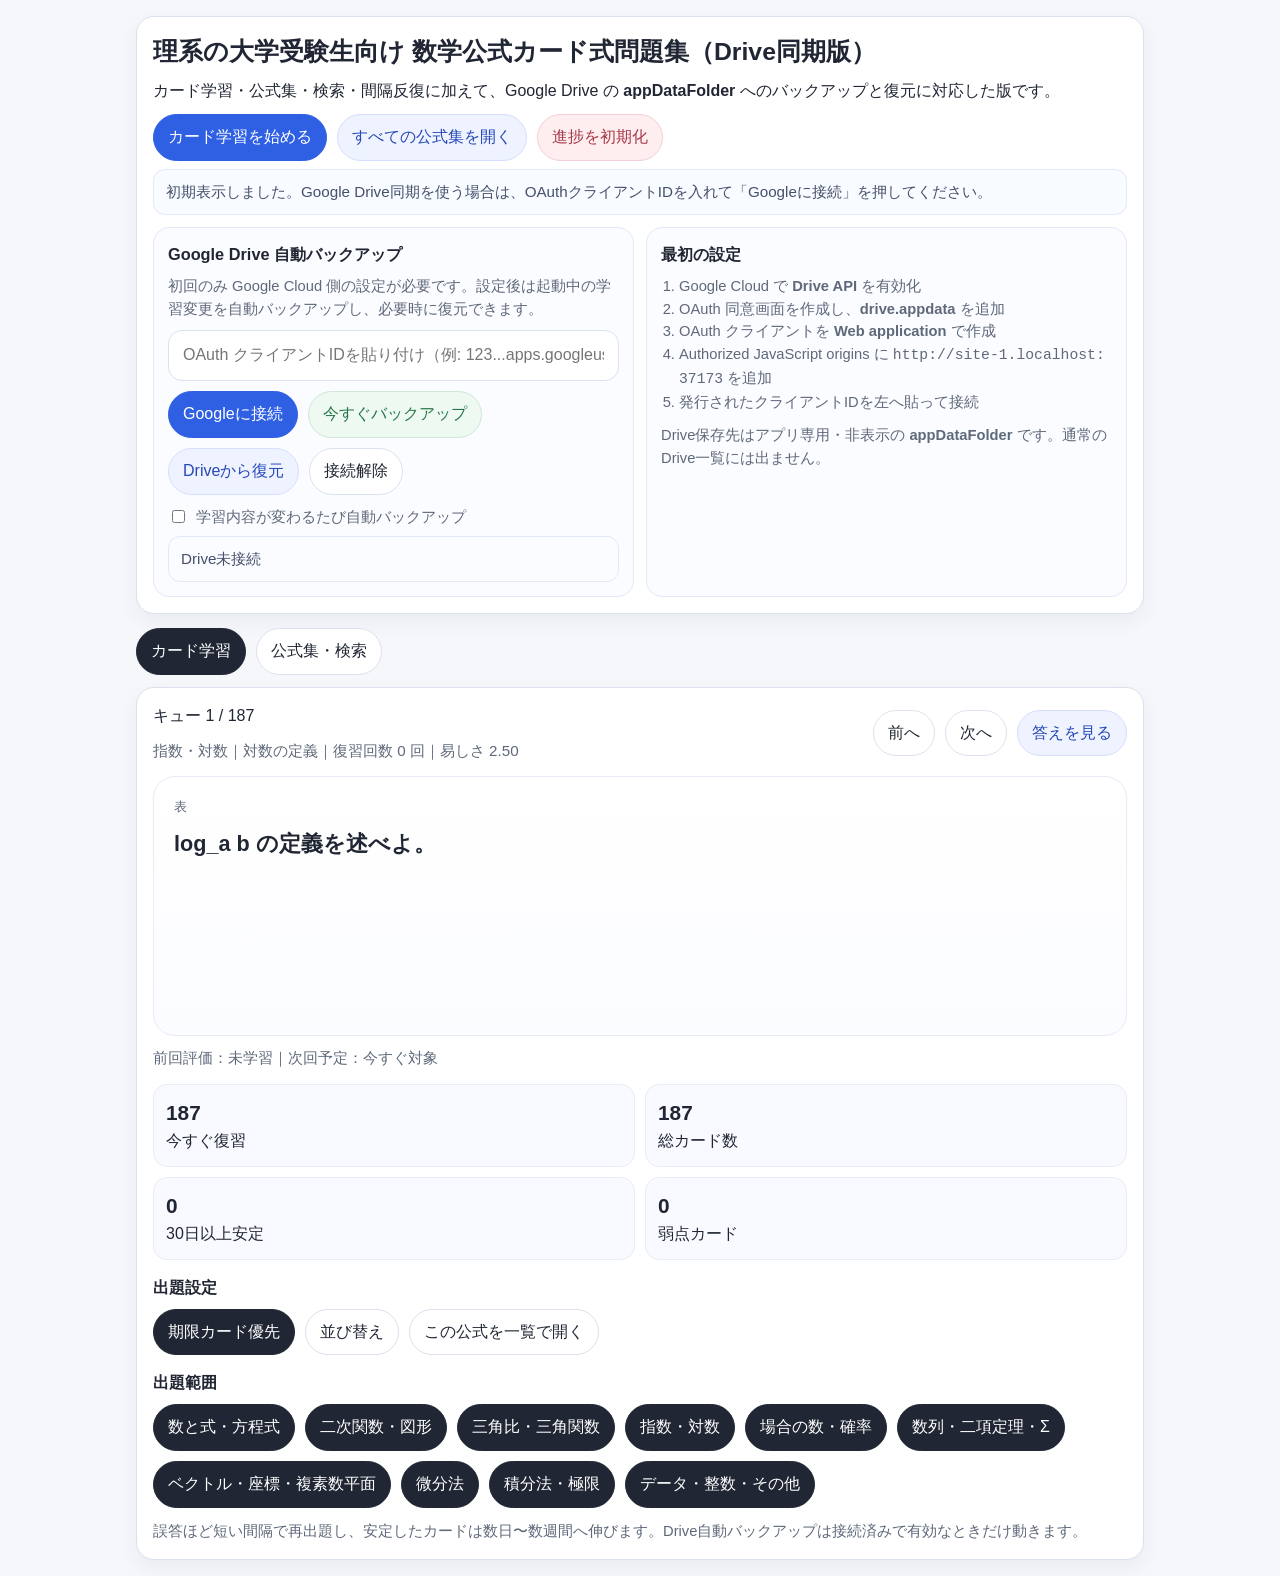
==== commit d6513f19: "Add files via upload" ====
--- a/index.html
+++ b/index.html
@@ -3,7 +3,15 @@
 <head>
 <meta charset="UTF-8">
 <meta name="viewport" content="width=device-width, initial-scale=1.0">
-<title>数学公式カード</title>
+<title>数学公式カード Drive同期版</title>
+<meta name="theme-color" content="#2f5fe3">
+<meta name="apple-mobile-web-app-capable" content="yes">
+<meta name="apple-mobile-web-app-status-bar-style" content="default">
+<meta name="apple-mobile-web-app-title" content="数学公式カード">
+<link rel="manifest" href="manifest.webmanifest">
+<link rel="icon" type="image/png" sizes="192x192" href="icons/icon-192.png">
+<link rel="icon" type="image/png" sizes="512x512" href="icons/icon-512.png">
+<link rel="apple-touch-icon" href="icons/icon-192.png">
 <style>
 :root {
   --bg:#f6f7fb; --panel:#fff; --line:#dbe1ee; --text:#202633; --sub:#5f697a;
@@ -11,12 +19,12 @@
 }
 *{box-sizing:border-box;}
 body{margin:0;background:var(--bg);color:var(--text);font-family:-apple-system,BlinkMacSystemFont,'Segoe UI','Hiragino Kaku Gothic ProN','Yu Gothic UI','Meiryo',sans-serif;line-height:1.55;}
-.wrap{max-width:980px;margin:0 auto;padding:16px;}
+.wrap{max-width:1040px;margin:0 auto;padding:16px;}
 .panel{background:var(--panel);border:1px solid var(--line);border-radius:18px;padding:16px;box-shadow:0 8px 20px rgba(30,50,90,.06);}
 header.panel{margin-bottom:14px;}
-h1{font-size:1.5rem;margin:0 0 8px;}
+h1{font-size:1.55rem;margin:0 0 8px;}
 p{margin:0 0 10px;}
-.top-actions,.row,.grade-row,.chips,.results{display:flex;flex-wrap:wrap;gap:10px;}
+.top-actions,.row,.grade-row,.chips,.results,.sync-actions{display:flex;flex-wrap:wrap;gap:10px;}
 button,input{font:inherit;}
 button{border:1px solid var(--line);background:#fff;border-radius:999px;padding:10px 14px;color:var(--text);}
 button.primary{background:var(--accent);border-color:var(--accent);color:#fff;}
@@ -26,8 +34,11 @@
 button.ok{background:var(--ok);border-color:#cfe7d6;color:#247548;}
 button.easy{background:var(--easy);border-color:#cfe2fb;color:#1663a4;}
 button.active{background:#202633;color:#fff;border-color:#202633;}
+button:disabled{opacity:.55;cursor:not-allowed;}
 input[type=search], input[type=text]{width:100%;padding:12px 14px;border:1px solid var(--line);border-radius:14px;background:#fff;}
-#status{margin-top:8px;padding:10px 12px;border-radius:12px;background:#f8fbff;border:1px solid #e0e8fa;color:#45506a;font-size:.95rem;}
+label.chk{display:flex;gap:8px;align-items:center;font-size:.95rem;color:var(--sub);}
+#status,#syncStatus{margin-top:8px;padding:10px 12px;border-radius:12px;background:#f8fbff;border:1px solid #e0e8fa;color:#45506a;font-size:.95rem;}
+#syncStatus{background:#fbfcff;}
 #viewBook{display:none;}
 #viewReview{display:block;}
 .card{margin-top:14px;}
@@ -40,35 +51,29 @@
 .stat{background:#f8faff;border:1px solid #e6ecf8;border-radius:14px;padding:12px;}
 .stat .n{display:block;font-size:1.3rem;font-weight:700;}
 .section-title{margin:16px 0 8px;font-weight:700;}
-.chips button{padding:8px 12px;}
 .note{font-size:.92rem;color:var(--sub);}
 .formula-item{border:1px solid #e7ebf4;border-radius:16px;padding:14px;margin-bottom:10px;scroll-margin-top:16px;background:#fff;}
 .formula-item h3{margin:0 0 6px;font-size:1.05rem;}
 .formula-item .mini{font-size:.92rem;color:var(--sub);}
 .formula-item .ans{margin-top:8px;font-weight:600;white-space:pre-wrap;}
 .unit-block{margin-top:18px;}
+.sync-grid{display:grid;grid-template-columns:1fr 1fr;gap:12px;margin-top:12px;}
+.sync-box{background:#fbfcff;border:1px solid #e4e9f7;border-radius:16px;padding:14px;}
+.sync-box h2{font-size:1.02rem;margin:0 0 8px;}
+.mono{font-family:ui-monospace,SFMono-Regular,Consolas,monospace;font-size:.92rem;word-break:break-all;}
 hr{border:none;border-top:1px solid #e8ecf4;margin:18px 0;}
-@media (max-width:640px){
+@media (max-width:720px){
   .wrap{padding:12px;}
   .prompt{font-size:1.18rem;}
+  .sync-grid{grid-template-columns:1fr;}
 }
 </style>
-
-<meta name="theme-color" content="#2f5fe3">
-<meta name="apple-mobile-web-app-capable" content="yes">
-<meta name="apple-mobile-web-app-status-bar-style" content="default">
-<meta name="apple-mobile-web-app-title" content="数学公式カード">
-<link rel="manifest" href="manifest.webmanifest">
-<link rel="icon" type="image/png" sizes="192x192" href="icons/icon-192.png">
-<link rel="icon" type="image/png" sizes="512x512" href="icons/icon-512.png">
-<link rel="apple-touch-icon" href="icons/icon-192.png">
-
 </head>
 <body>
 <div class="wrap">
   <header class="panel">
-    <h1>理系の大学受験生向け 数学公式カード式問題集</h1>
-    <p>スマホChromeで動きやすいように作り直した版です。v6では構文エラーも修正し、カード描画を安定化しました。カード学習・公式集・検索・間隔反復に対応しています。</p>
+    <h1>理系の大学受験生向け 数学公式カード式問題集（Drive同期版）</h1>
+    <p>カード学習・公式集・検索・間隔反復に加えて、Google Drive の <strong>appDataFolder</strong> へのバックアップと復元に対応した版です。</p>
     <div class="top-actions">
       <button id="btnStudy" class="primary">カード学習を始める</button>
       <button id="btnBook" class="soft">すべての公式集を開く</button>
@@ -76,7 +81,34 @@
       <button id="btnInstall" style="display:none;" class="ok">ホーム画面に追加</button>
     </div>
     <div id="status">初期化中…</div>
-    <p class="note" style="margin-top:10px;">※ アイコン付きでホーム画面に追加するには、このファイルをWeb上に置いてChromeで開く必要があります。ローカルの <code>content://</code> では完全なインストールにならないことがあります。</p>
+    <div class="sync-grid">
+      <section class="sync-box">
+        <h2>Google Drive 自動バックアップ</h2>
+        <p class="note">初回のみ Google Cloud 側の設定が必要です。設定後は起動中の学習変更を自動バックアップし、必要時に復元できます。</p>
+        <input id="clientIdInput" type="text" placeholder="OAuth クライアントIDを貼り付け（例: 123...apps.googleusercontent.com）">
+        <div class="sync-actions" style="margin-top:10px;">
+          <button id="btnConnectDrive" class="primary">Googleに接続</button>
+          <button id="btnBackupNow" class="ok">今すぐバックアップ</button>
+          <button id="btnRestoreNow" class="soft">Driveから復元</button>
+          <button id="btnDisconnectDrive">接続解除</button>
+        </div>
+        <div class="row" style="margin-top:10px;">
+          <label class="chk"><input id="autoSyncToggle" type="checkbox"> 学習内容が変わるたび自動バックアップ</label>
+        </div>
+        <div id="syncStatus">Drive未接続です。</div>
+      </section>
+      <section class="sync-box">
+        <h2>最初の設定</h2>
+        <ol class="note" style="padding-left:18px;margin:0;">
+          <li>Google Cloud で <strong>Drive API</strong> を有効化</li>
+          <li>OAuth 同意画面を作成し、<strong>drive.appdata</strong> を追加</li>
+          <li>OAuth クライアントを <strong>Web application</strong> で作成</li>
+          <li>Authorized JavaScript origins に <span class="mono" id="originText"></span> を追加</li>
+          <li>発行されたクライアントIDを左へ貼って接続</li>
+        </ol>
+        <p class="note" style="margin-top:10px;">Drive保存先はアプリ専用・非表示の <strong>appDataFolder</strong> です。通常のDrive一覧には出ません。</p>
+      </section>
+    </div>
   </header>
 
   <div class="row" style="margin-bottom:12px;">
@@ -128,7 +160,7 @@
     <div class="section-title">出題範囲</div>
     <div class="chips" id="unitFilters"></div>
 
-    <div class="note" style="margin-top:12px;">誤答ほど短い間隔で再出題し、安定したカードは数日〜数週間へ伸びます。ボタンが見えない場合は、まず「答えを見る」を押してください。</div>
+    <div class="note" style="margin-top:12px;">誤答ほど短い間隔で再出題し、安定したカードは数日〜数週間へ伸びます。Drive自動バックアップは接続済みで有効なときだけ動きます。</div>
   </section>
 
   <section id="viewBook" class="panel">
@@ -146,71 +178,95 @@
   </section>
 </div>
 
+<script src="https://accounts.google.com/gsi/client" async defer></script>
 <script>
 (function() {
+'use strict';
 try {
-  var STORAGE_KEY = 'rikei_math_formula_cards_v5';
+  var STORAGE_KEY = 'rikei_math_formula_cards_drive_sync_v1';
+  var DRIVE_SCOPE = 'https://www.googleapis.com/auth/drive.appdata';
+  var BACKUP_FILE_NAME = 'rikei_math_formula_cards_backup_v1.json';
   var cards = [{"id": 1, "unit": "数と式・方程式", "title": "平方の展開①", "prompt": "(a+b)² の展開公式を述べよ。", "answer": "(a+b)² = a² + 2ab + b²", "aliases": ["展開公式", "二乗展開"]}, {"id": 2, "unit": "数と式・方程式", "title": "平方の展開②", "prompt": "(a-b)² の展開公式を述べよ。", "answer": "(a-b)² = a² - 2ab + b²", "aliases": ["展開公式", "二乗展開"]}, {"id": 3, "unit": "数と式・方程式", "title": "和と差の積", "prompt": "(a+b)(a-b) の展開公式を述べよ。", "answer": "(a+b)(a-b) = a² - b²", "aliases": ["差の平方", "展開公式"]}, {"id": 4, "unit": "数と式・方程式", "title": "たすき型展開", "prompt": "(x+a)(x+b) の展開公式を述べよ。", "answer": "(x+a)(x+b) = x² + (a+b)x + ab", "aliases": ["展開"]}, {"id": 5, "unit": "数と式・方程式", "title": "三項の平方", "prompt": "(a+b+c)² の展開公式を述べよ。", "answer": "(a+b+c)² = a² + b² + c² + 2ab + 2bc + 2ca", "aliases": ["展開"]}, {"id": 6, "unit": "数と式・方程式", "title": "立方の和の展開", "prompt": "(a+b)³ の展開公式を述べよ。", "answer": "(a+b)³ = a³ + 3a²b + 3ab² + b³", "aliases": ["三乗展開"]}, {"id": 7, "unit": "数と式・方程式", "title": "立方の差の展開", "prompt": "(a-b)³ の展開公式を述べよ。", "answer": "(a-b)³ = a³ - 3a²b + 3ab² - b³", "aliases": ["三乗展開"]}, {"id": 8, "unit": "数と式・方程式", "title": "因数分解①", "prompt": "x² + (a+b)x + ab の因数分解を述べよ。", "answer": "x² + (a+b)x + ab = (x+a)(x+b)", "aliases": ["因数分解"]}, {"id": 9, "unit": "数と式・方程式", "title": "因数分解②", "prompt": "x² + 2ax + a² の因数分解を述べよ。", "answer": "x² + 2ax + a² = (x+a)²", "aliases": ["平方完成", "因数分解"]}, {"id": 10, "unit": "数と式・方程式", "title": "因数分解③", "prompt": "x² - 2ax + a² の因数分解を述べよ。", "answer": "x² - 2ax + a² = (x-a)²", "aliases": ["平方完成", "因数分解"]}, {"id": 11, "unit": "数と式・方程式", "title": "立方和の因数分解", "prompt": "a³ + b³ の因数分解を述べよ。", "answer": "a³ + b³ = (a+b)(a² - ab + b²)", "aliases": ["因数分解"]}, {"id": 12, "unit": "数と式・方程式", "title": "立方差の因数分解", "prompt": "a³ - b³ の因数分解を述べよ。", "answer": "a³ - b³ = (a-b)(a² + ab + b²)", "aliases": ["因数分解"]}, {"id": 13, "unit": "数と式・方程式", "title": "剰余の定理", "prompt": "多項式 P(x) を x-a で割った余りを述べよ。", "answer": "P(x) を x-a で割った余りは P(a)", "aliases": ["剰余"]}, {"id": 14, "unit": "数と式・方程式", "title": "因数定理", "prompt": "P(x) が x-a を因数にもつ条件を述べよ。", "answer": "P(a)=0 であることが必要十分条件", "aliases": ["因数"]}, {"id": 15, "unit": "数と式・方程式", "title": "二次方程式の解の公式", "prompt": "ax²+bx+c=0 (a≠0) の解の公式を述べよ。", "answer": "x = (-b ± √(b² - 4ac)) / (2a)", "aliases": ["解の公式"]}, {"id": 16, "unit": "数と式・方程式", "title": "判別式", "prompt": "二次方程式 ax²+bx+c=0 の判別式 D を述べよ。", "answer": "D = b² - 4ac", "aliases": ["D", "重解", "実数解"]}, {"id": 17, "unit": "数と式・方程式", "title": "解と係数の関係", "prompt": "二次方程式 ax²+bx+c=0 の2解を α,β とするとき、α+β と αβ を述べよ。", "answer": "α+β = -b/a,　αβ = c/a", "aliases": ["解と係数", "ヴィエタ"]}, {"id": 18, "unit": "数と式・方程式", "title": "絶対値方程式の基本", "prompt": "|x|=a の解を述べよ。", "answer": "a≥0 のとき x=±a、a<0 のとき解なし", "aliases": ["絶対値"]}, {"id": 19, "unit": "数と式・方程式", "title": "相加相乗平均", "prompt": "a,b>0 のときの相加平均・相乗平均の関係式を述べよ。", "answer": "(a+b)/2 ≥ √(ab)　（等号は a=b のとき）", "aliases": ["AM-GM", "不等式"]}, {"id": 20, "unit": "二次関数・図形", "title": "平方完成", "prompt": "ax²+bx+c の平方完成形を述べよ。", "answer": "ax²+bx+c = a(x + b/(2a))² - (b² - 4ac)/(4a)", "aliases": ["平方完成", "二次関数"]}, {"id": 21, "unit": "二次関数・図形", "title": "頂点のx座標", "prompt": "y=ax²+bx+c の頂点の x 座標を述べよ。", "answer": "x = -b/(2a)", "aliases": ["頂点"]}, {"id": 22, "unit": "二次関数・図形", "title": "頂点のy座標", "prompt": "y=ax²+bx+c の頂点の y 座標を述べよ。", "answer": "y = -(b² - 4ac)/(4a)  または f(-b/(2a))", "aliases": ["頂点"]}, {"id": 23, "unit": "二次関数・図形", "title": "二次関数の標準形", "prompt": "y=ax²+bx+c を頂点 (p,q) を用いて表す標準形を述べよ。", "answer": "y = a(x-p)² + q", "aliases": ["標準形"]}, {"id": 24, "unit": "二次関数・図形", "title": "放物線の軸", "prompt": "y=ax²+bx+c の軸を述べよ。", "answer": "x = -b/(2a)", "aliases": ["軸"]}, {"id": 25, "unit": "二次関数・図形", "title": "2点間の距離", "prompt": "点 A(x₁,y₁), B(x₂,y₂) の距離を述べよ。", "answer": "AB = √{(x₂-x₁)² + (y₂-y₁)²}", "aliases": ["距離"]}, {"id": 26, "unit": "二次関数・図形", "title": "内分点の座標", "prompt": "点 A(x₁,y₁), B(x₂,y₂) を m:n に内分する点 P の座標を述べよ。", "answer": "P((nx₁+mx₂)/(m+n), (ny₁+my₂)/(m+n))", "aliases": ["内分"]}, {"id": 27, "unit": "二次関数・図形", "title": "外分点の座標", "prompt": "点 A(x₁,y₁), B(x₂,y₂) を m:n に外分する点 P の座標を述べよ。", "answer": "P((-nx₁+mx₂)/(m-n), (-ny₁+my₂)/(m-n))", "aliases": ["外分"]}, {"id": 28, "unit": "二次関数・図形", "title": "直線の傾き", "prompt": "2点 A(x₁,y₁), B(x₂,y₂) を通る直線の傾きを述べよ。", "answer": "(y₂-y₁)/(x₂-x₁)", "aliases": ["傾き"]}, {"id": 29, "unit": "二次関数・図形", "title": "直線の方程式", "prompt": "点 (x₁,y₁) を通り傾き m の直線の方程式を述べよ。", "answer": "y-y₁ = m(x-x₁)", "aliases": ["一次関数", "直線"]}, {"id": 30, "unit": "二次関数・図形", "title": "点と直線の距離", "prompt": "点 (x₀,y₀) と直線 ax+by+c=0 の距離を述べよ。", "answer": "d = |ax₀ + by₀ + c| / √(a²+b²)", "aliases": ["距離"]}, {"id": 31, "unit": "二次関数・図形", "title": "円の方程式", "prompt": "中心 (a,b), 半径 r の円の方程式を述べよ。", "answer": "(x-a)² + (y-b)² = r²", "aliases": ["円"]}, {"id": 32, "unit": "二次関数・図形", "title": "一般形の円", "prompt": "x²+y²+lx+my+n=0 の中心と半径を述べよ。", "answer": "中心 (-l/2,-m/2)、半径 √{(l/2)²+(m/2)²-n}", "aliases": ["円"]}, {"id": 33, "unit": "二次関数・図形", "title": "円と直線の位置関係", "prompt": "円の中心から直線までの距離 d と半径 r の大小による位置関係を述べよ。", "answer": "d<r:2点で交わる、d=r:接する、d>r:交わらない", "aliases": ["円", "接線"]}, {"id": 34, "unit": "三角比・三角関数", "title": "sin の定義", "prompt": "直角三角形での sinθ の定義を述べよ。", "answer": "sinθ = 対辺 / 斜辺", "aliases": ["三角比"]}, {"id": 35, "unit": "三角比・三角関数", "title": "cos の定義", "prompt": "直角三角形での cosθ の定義を述べよ。", "answer": "cosθ = 隣辺 / 斜辺", "aliases": ["三角比"]}, {"id": 36, "unit": "三角比・三角関数", "title": "tan の定義", "prompt": "直角三角形での tanθ の定義を述べよ。", "answer": "tanθ = 対辺 / 隣辺 = sinθ / cosθ", "aliases": ["三角比"]}, {"id": 37, "unit": "三角比・三角関数", "title": "三角比の基本関係", "prompt": "sin²θ + cos²θ を述べよ。", "answer": "sin²θ + cos²θ = 1", "aliases": ["基本関係"]}, {"id": 38, "unit": "三角比・三角関数", "title": "tan と sec²", "prompt": "1+tan²θ を述べよ。", "answer": "1 + tan²θ = 1 / cos²θ", "aliases": ["三角関数"]}, {"id": 39, "unit": "三角比・三角関数", "title": "余角の関係①", "prompt": "sin(90°-θ) を述べよ。", "answer": "sin(90°-θ) = cosθ", "aliases": ["余角"]}, {"id": 40, "unit": "三角比・三角関数", "title": "余角の関係②", "prompt": "cos(90°-θ) を述べよ。", "answer": "cos(90°-θ) = sinθ", "aliases": ["余角"]}, {"id": 41, "unit": "三角比・三角関数", "title": "余角の関係③", "prompt": "tan(90°-θ) を述べよ。", "answer": "tan(90°-θ) = 1/tanθ", "aliases": ["余角"]}, {"id": 42, "unit": "三角比・三角関数", "title": "弧度法", "prompt": "180° は何 rad か述べよ。", "answer": "π rad", "aliases": ["ラジアン"]}, {"id": 43, "unit": "三角比・三角関数", "title": "弧長", "prompt": "半径 r、中心角 θ(rad) の扇形の弧長を述べよ。", "answer": "l = rθ", "aliases": ["扇形"]}, {"id": 44, "unit": "三角比・三角関数", "title": "扇形の面積", "prompt": "半径 r、中心角 θ(rad) の扇形の面積を述べよ。", "answer": "S = (1/2)r²θ", "aliases": ["扇形"]}, {"id": 45, "unit": "三角比・三角関数", "title": "正弦定理", "prompt": "三角形 ABC における正弦定理を述べよ。", "answer": "a/sinA = b/sinB = c/sinC = 2R", "aliases": ["正弦定理", "外接円"]}, {"id": 46, "unit": "三角比・三角関数", "title": "余弦定理", "prompt": "三角形 ABC における余弦定理を述べよ。", "answer": "a² = b² + c² - 2bc cosA （循環的に成り立つ）", "aliases": ["余弦定理"]}, {"id": 47, "unit": "三角比・三角関数", "title": "三角形の面積①", "prompt": "2辺とその間の角による三角形の面積公式を述べよ。", "answer": "S = (1/2)bc sinA", "aliases": ["面積"]}, {"id": 48, "unit": "三角比・三角関数", "title": "加法定理 sin", "prompt": "sin(α+β), sin(α-β) を述べよ。", "answer": "sin(α±β) = sinα cosβ ± cosα sinβ", "aliases": ["加法定理"]}, {"id": 49, "unit": "三角比・三角関数", "title": "加法定理 cos", "prompt": "cos(α+β), cos(α-β) を述べよ。", "answer": "cos(α±β) = cosα cosβ ∓ sinα sinβ", "aliases": ["加法定理"]}, {"id": 50, "unit": "三角比・三角関数", "title": "加法定理 tan", "prompt": "tan(α±β) を述べよ。", "answer": "tan(α±β) = (tanα ± tanβ) / (1 ∓ tanα tanβ)", "aliases": ["加法定理"]}, {"id": 51, "unit": "三角比・三角関数", "title": "2倍角 sin", "prompt": "sin2θ を述べよ。", "answer": "sin2θ = 2sinθ cosθ", "aliases": ["二倍角"]}, {"id": 52, "unit": "三角比・三角関数", "title": "2倍角 cos", "prompt": "cos2θ を述べよ。", "answer": "cos2θ = cos²θ - sin²θ = 2cos²θ -1 = 1 - 2sin²θ", "aliases": ["二倍角"]}, {"id": 53, "unit": "三角比・三角関数", "title": "2倍角 tan", "prompt": "tan2θ を述べよ。", "answer": "tan2θ = 2tanθ / (1 - tan²θ)", "aliases": ["二倍角"]}, {"id": 54, "unit": "三角比・三角関数", "title": "半角公式 sin²", "prompt": "sin²(θ/2) を述べよ。", "answer": "sin²(θ/2) = (1 - cosθ)/2", "aliases": ["半角"]}, {"id": 55, "unit": "三角比・三角関数", "title": "半角公式 cos²", "prompt": "cos²(θ/2) を述べよ。", "answer": "cos²(θ/2) = (1 + cosθ)/2", "aliases": ["半角"]}, {"id": 56, "unit": "三角比・三角関数", "title": "半角公式 tan", "prompt": "tan²(θ/2) を述べよ。", "answer": "tan²(θ/2) = (1 - cosθ)/(1 + cosθ)", "aliases": ["半角"]}, {"id": 57, "unit": "三角比・三角関数", "title": "積和公式①", "prompt": "sinα sinβ を和に直す公式を述べよ。", "answer": "sinα sinβ = {cos(α-β) - cos(α+β)}/2", "aliases": ["積和"]}, {"id": 58, "unit": "三角比・三角関数", "title": "積和公式②", "prompt": "cosα cosβ を和に直す公式を述べよ。", "answer": "cosα cosβ = {cos(α-β) + cos(α+β)}/2", "aliases": ["積和"]}, {"id": 59, "unit": "三角比・三角関数", "title": "積和公式③", "prompt": "sinα cosβ を和に直す公式を述べよ。", "answer": "sinα cosβ = {sin(α+β) + sin(α-β)}/2", "aliases": ["積和"]}, {"id": 60, "unit": "三角比・三角関数", "title": "和積公式①", "prompt": "sinα + sinβ を積に直す公式を述べよ。", "answer": "sinα + sinβ = 2sin{(α+β)/2} cos{(α-β)/2}", "aliases": ["和積"]}, {"id": 61, "unit": "三角比・三角関数", "title": "和積公式②", "prompt": "sinα - sinβ を積に直す公式を述べよ。", "answer": "sinα - sinβ = 2cos{(α+β)/2} sin{(α-β)/2}", "aliases": ["和積"]}, {"id": 62, "unit": "三角比・三角関数", "title": "和積公式③", "prompt": "cosα + cosβ を積に直す公式を述べよ。", "answer": "cosα + cosβ = 2cos{(α+β)/2} cos{(α-β)/2}", "aliases": ["和積"]}, {"id": 63, "unit": "三角比・三角関数", "title": "和積公式④", "prompt": "cosα - cosβ を積に直す公式を述べよ。", "answer": "cosα - cosβ = -2sin{(α+β)/2} sin{(α-β)/2}", "aliases": ["和積"]}, {"id": 64, "unit": "三角比・三角関数", "title": "合成公式", "prompt": "a sinx + b cosx の合成を述べよ。", "answer": "a sinx + b cosx = R sin(x+φ) = R cos(x-ψ), ただし R=√(a²+b²)", "aliases": ["三角関数の合成"]}, {"id": 65, "unit": "三角比・三角関数", "title": "三角関数の周期", "prompt": "sinx, cosx, tanx の周期を述べよ。", "answer": "sinx, cosx の周期は 2π、tanx の周期は π", "aliases": ["周期"]}, {"id": 66, "unit": "指数・対数", "title": "指数法則①", "prompt": "a^m × a^n の指数法則を述べよ。", "answer": "a^m × a^n = a^(m+n)", "aliases": ["指数法則"]}, {"id": 67, "unit": "指数・対数", "title": "指数法則②", "prompt": "a^m / a^n の指数法則を述べよ。", "answer": "a^m / a^n = a^(m-n)  (a≠0)", "aliases": ["指数法則"]}, {"id": 68, "unit": "指数・対数", "title": "指数法則③", "prompt": "(a^m)^n の指数法則を述べよ。", "answer": "(a^m)^n = a^(mn)", "aliases": ["指数法則"]}, {"id": 69, "unit": "指数・対数", "title": "指数法則④", "prompt": "(ab)^n, (a/b)^n の指数法則を述べよ。", "answer": "(ab)^n = a^n b^n,　(a/b)^n = a^n / b^n", "aliases": ["指数法則"]}, {"id": 70, "unit": "指数・対数", "title": "対数の定義", "prompt": "log_a b の定義を述べよ。", "answer": "a^x=b をみたす x を log_a b と書く（a>0, a≠1, b>0）", "aliases": ["対数"]}, {"id": 71, "unit": "指数・対数", "title": "対数法則①", "prompt": "log_a(MN) を述べよ。", "answer": "log_a(MN) = log_a M + log_a N", "aliases": ["対数法則"]}, {"id": 72, "unit": "指数・対数", "title": "対数法則②", "prompt": "log_a(M/N) を述べよ。", "answer": "log_a(M/N) = log_a M - log_a N", "aliases": ["対数法則"]}, {"id": 73, "unit": "指数・対数", "title": "対数法則③", "prompt": "log_a(M^k) を述べよ。", "answer": "log_a(M^k) = k log_a M", "aliases": ["対数法則"]}, {"id": 74, "unit": "指数・対数", "title": "底の変換公式", "prompt": "log_a b を別の底 c を用いて表す式を述べよ。", "answer": "log_a b = (log_c b) / (log_c a)", "aliases": ["底の変換"]}, {"id": 75, "unit": "指数・対数", "title": "常用対数の桁数", "prompt": "正の数 N の桁数を常用対数で表す方法を述べよ。", "answer": "桁数 = [log₁₀N] + 1", "aliases": ["常用対数", "桁数"]}, {"id": 76, "unit": "場合の数・確率", "title": "順列", "prompt": "n個からr個を並べる順列 nPr を述べよ。", "answer": "nPr = n! / (n-r)!", "aliases": ["順列"]}, {"id": 77, "unit": "場合の数・確率", "title": "組合せ", "prompt": "n個からr個を選ぶ組合せ nCr を述べよ。", "answer": "nCr = n! / {r!(n-r)!}", "aliases": ["組合せ"]}, {"id": 78, "unit": "場合の数・確率", "title": "階乗", "prompt": "n! の定義を述べよ。", "answer": "n! = n(n-1)(n-2)…2・1", "aliases": ["階乗"]}, {"id": 79, "unit": "場合の数・確率", "title": "円順列", "prompt": "異なる n 個を円形に並べる円順列の数を述べよ。", "answer": "(n-1)!", "aliases": ["円順列"]}, {"id": 80, "unit": "場合の数・確率", "title": "重複順列", "prompt": "n種類から重複を許してr個並べる場合の数を述べよ。", "answer": "n^r", "aliases": ["重複順列"]}, {"id": 81, "unit": "場合の数・確率", "title": "重複組合せ", "prompt": "n種類から重複を許してr個選ぶ重複組合せを述べよ。", "answer": "nHr = (n+r-1)Cr", "aliases": ["重複組合せ"]}, {"id": 82, "unit": "場合の数・確率", "title": "組合せの基本関係", "prompt": "nCr と nC(n-r) の関係を述べよ。", "answer": "nCr = nC(n-r)", "aliases": ["組合せ"]}, {"id": 83, "unit": "場合の数・確率", "title": "組合せの漸化式", "prompt": "nCr と (n-1)C(r-1), (n-1)Cr の関係を述べよ。", "answer": "nCr = (n-1)C(r-1) + (n-1)Cr", "aliases": ["パスカル"]}, {"id": 84, "unit": "場合の数・確率", "title": "確率の定義", "prompt": "同様に確からしいときの確率 P(A) を述べよ。", "answer": "P(A) = n(A) / n(U)", "aliases": ["確率"]}, {"id": 85, "unit": "場合の数・確率", "title": "余事象", "prompt": "余事象 Ā を用いた確率の公式を述べよ。", "answer": "P(Ā) = 1 - P(A)", "aliases": ["余事象"]}, {"id": 86, "unit": "場合の数・確率", "title": "和事象", "prompt": "P(A∪B) を述べよ。", "answer": "P(A∪B) = P(A) + P(B) - P(A∩B)", "aliases": ["和事象"]}, {"id": 87, "unit": "場合の数・確率", "title": "条件付き確率", "prompt": "条件付き確率 P(A|B) を述べよ。", "answer": "P(A|B) = P(A∩B) / P(B)  (P(B)>0)", "aliases": ["条件付き確率"]}, {"id": 88, "unit": "場合の数・確率", "title": "乗法定理", "prompt": "P(A∩B) を条件付き確率で表せ。", "answer": "P(A∩B) = P(B)P(A|B) = P(A)P(B|A)", "aliases": ["乗法定理"]}, {"id": 89, "unit": "場合の数・確率", "title": "独立", "prompt": "A と B が独立である条件を述べよ。", "answer": "P(A∩B) = P(A)P(B)", "aliases": ["独立"]}, {"id": 90, "unit": "場合の数・確率", "title": "反復試行", "prompt": "成功確率 p の試行を n 回行うとき、ちょうど r 回成功する確率を述べよ。", "answer": "nCr p^r (1-p)^(n-r)", "aliases": ["二項分布", "反復試行"]}, {"id": 91, "unit": "場合の数・確率", "title": "期待値（離散）", "prompt": "離散確率変数 X の期待値 E(X) を述べよ。", "answer": "E(X)=Σ xᵢ pᵢ", "aliases": ["期待値"]}, {"id": 92, "unit": "数列・二項定理・Σ", "title": "等差数列の一般項", "prompt": "初項 a、公差 d の等差数列の一般項を述べよ。", "answer": "aₙ = a + (n-1)d", "aliases": ["等差数列"]}, {"id": 93, "unit": "数列・二項定理・Σ", "title": "等差数列の和", "prompt": "初項 a、公差 d の等差数列の和 Sₙ を述べよ。", "answer": "Sₙ = n{2a + (n-1)d}/2 = n(a+l)/2", "aliases": ["等差数列"]}, {"id": 94, "unit": "数列・二項定理・Σ", "title": "等比数列の一般項", "prompt": "初項 a、公比 r の等比数列の一般項を述べよ。", "answer": "aₙ = ar^(n-1)", "aliases": ["等比数列"]}, {"id": 95, "unit": "数列・二項定理・Σ", "title": "等比数列の和", "prompt": "等比数列の和 Sₙ を述べよ。", "answer": "r≠1 のとき Sₙ = a(1-rⁿ)/(1-r) = a(rⁿ-1)/(r-1)", "aliases": ["等比数列"]}, {"id": 96, "unit": "数列・二項定理・Σ", "title": "無限等比級数", "prompt": "|r|<1 のときの無限等比級数の和を述べよ。", "answer": "S = a/(1-r)", "aliases": ["無限等比"]}, {"id": 97, "unit": "数列・二項定理・Σ", "title": "Σk", "prompt": "1 から n までの和 Σk を述べよ。", "answer": "1+2+…+n = n(n+1)/2", "aliases": ["シグマ"]}, {"id": 98, "unit": "数列・二項定理・Σ", "title": "Σk²", "prompt": "1 から n までの平方和 Σk² を述べよ。", "answer": "1²+2²+…+n² = n(n+1)(2n+1)/6", "aliases": ["シグマ"]}, {"id": 99, "unit": "数列・二項定理・Σ", "title": "Σk³", "prompt": "1 から n までの立方和 Σk³ を述べよ。", "answer": "1³+2³+…+n³ = {n(n+1)/2}²", "aliases": ["シグマ"]}, {"id": 100, "unit": "数列・二項定理・Σ", "title": "Σの線形性", "prompt": "Σ(ak+b) の扱いを述べよ。", "answer": "Σ(ak+b)=aΣk + bΣ1", "aliases": ["シグマ"]}, {"id": 101, "unit": "数列・二項定理・Σ", "title": "階差数列", "prompt": "数列 {aₙ} の階差数列 {bₙ} を用いた一般項の復元を述べよ。", "answer": "aₙ = a₁ + Σ[k=1→n-1] b_k", "aliases": ["階差"]}, {"id": 102, "unit": "数列・二項定理・Σ", "title": "等差×等比の和", "prompt": "Σk r^(k-1) を求める典型手法を述べよ。", "answer": "S, rS を作って引く（公式暗記より処理手順重視）", "aliases": ["和の求め方"]}, {"id": 103, "unit": "数列・二項定理・Σ", "title": "漸化式（等差型）", "prompt": "aₙ₊₁ = aₙ + d の一般項を述べよ。", "answer": "aₙ = a₁ + (n-1)d", "aliases": ["漸化式"]}, {"id": 104, "unit": "数列・二項定理・Σ", "title": "漸化式（等比型）", "prompt": "aₙ₊₁ = r aₙ の一般項を述べよ。", "answer": "aₙ = a₁ r^(n-1)", "aliases": ["漸化式"]}, {"id": 105, "unit": "数列・二項定理・Σ", "title": "漸化式（一次非同次）", "prompt": "aₙ₊₁ = p aₙ + q（p≠1）の一般項の基本形を述べよ。", "answer": "定数解 α=q/(1-p) として、aₙ-α が等比数列", "aliases": ["漸化式"]}, {"id": 106, "unit": "数列・二項定理・Σ", "title": "数学的帰納法の型", "prompt": "数学的帰納法の2段階を述べよ。", "answer": "① n=1 で成立　② n=k で成立すると仮定して n=k+1 で成立を示す", "aliases": ["帰納法"]}, {"id": 107, "unit": "数列・二項定理・Σ", "title": "二項定理", "prompt": "(a+b)^n の展開を述べよ。", "answer": "(a+b)^n = Σ[k=0→n] nCk a^(n-k) b^k", "aliases": ["二項定理"]}, {"id": 108, "unit": "数列・二項定理・Σ", "title": "二項係数", "prompt": "二項定理の一般項 Tₖ₊₁ を述べよ。", "answer": "Tₖ₊₁ = nCk a^(n-k)b^k", "aliases": ["一般項"]}, {"id": 109, "unit": "ベクトル・座標・複素数平面", "title": "ベクトルの大きさ", "prompt": "ベクトル a=(x,y) の大きさを述べよ。", "answer": "|a| = √(x²+y²)", "aliases": ["ベクトル"]}, {"id": 110, "unit": "ベクトル・座標・複素数平面", "title": "ベクトルの成分表示", "prompt": "点 A(x₁,y₁), B(x₂,y₂) に対する AB ベクトルを述べよ。", "answer": "AB = (x₂-x₁, y₂-y₁)", "aliases": ["ベクトル"]}, {"id": 111, "unit": "ベクトル・座標・複素数平面", "title": "ベクトルの内積①", "prompt": "成分による内積を述べよ。", "answer": "a·b = a₁b₁ + a₂b₂ (+ a₃b₃)", "aliases": ["内積"]}, {"id": 112, "unit": "ベクトル・座標・複素数平面", "title": "ベクトルの内積②", "prompt": "大きさと角による内積を述べよ。", "answer": "a·b = |a||b|cosθ", "aliases": ["内積"]}, {"id": 113, "unit": "ベクトル・座標・複素数平面", "title": "直交条件", "prompt": "2ベクトル a,b が直交する条件を述べよ。", "answer": "a·b = 0", "aliases": ["垂直", "内積"]}, {"id": 114, "unit": "ベクトル・座標・複素数平面", "title": "平行条件", "prompt": "2ベクトル a,b が平行である条件を述べよ。", "answer": "a = t b（ある実数 t が存在）", "aliases": ["平行"]}, {"id": 115, "unit": "ベクトル・座標・複素数平面", "title": "なす角", "prompt": "ベクトル a,b のなす角 θ の公式を述べよ。", "answer": "cosθ = (a·b)/(|a||b|)", "aliases": ["なす角"]}, {"id": 116, "unit": "ベクトル・座標・複素数平面", "title": "位置ベクトル", "prompt": "点 P の位置ベクトル OP を用いた内分点の表し方を述べよ。", "answer": "OP = (n OA + m OB)/(m+n)", "aliases": ["位置ベクトル", "内分"]}, {"id": 117, "unit": "ベクトル・座標・複素数平面", "title": "重心ベクトル", "prompt": "三角形 ABC の重心 G の位置ベクトルを述べよ。", "answer": "OG = (OA + OB + OC)/3", "aliases": ["重心"]}, {"id": 118, "unit": "ベクトル・座標・複素数平面", "title": "中点ベクトル", "prompt": "線分 AB の中点 M の位置ベクトルを述べよ。", "answer": "OM = (OA + OB)/2", "aliases": ["中点"]}, {"id": 119, "unit": "ベクトル・座標・複素数平面", "title": "ベクトル方程式の直線", "prompt": "点 A を通り方向ベクトル d をもつ直線のベクトル方程式を述べよ。", "answer": "OP = OA + t d", "aliases": ["直線", "ベクトル方程式"]}, {"id": 120, "unit": "ベクトル・座標・複素数平面", "title": "面積（ベクトル）", "prompt": "2次元ベクトル a=(a₁,a₂), b=(b₁,b₂) が作る平行四辺形の面積を述べよ。", "answer": "|a₁b₂ - a₂b₁|", "aliases": ["面積", "行列式"]}, {"id": 121, "unit": "ベクトル・座標・複素数平面", "title": "三角形の面積（座標）", "prompt": "3点 A(x₁,y₁),B(x₂,y₂),C(x₃,y₃) の三角形の面積を述べよ。", "answer": "S = (1/2)| (x₂-x₁)(y₃-y₁) - (x₃-x₁)(y₂-y₁) |", "aliases": ["面積"]}, {"id": 122, "unit": "ベクトル・座標・複素数平面", "title": "複素数の基本", "prompt": "複素数 z の共役複素数 z̄ の定義を述べよ。", "answer": "z=x+iy に対し z̄=x-iy", "aliases": ["複素数"]}, {"id": 123, "unit": "ベクトル・座標・複素数平面", "title": "複素数の絶対値", "prompt": "複素数 z=x+iy の絶対値 |z| を述べよ。", "answer": "|z| = √(x²+y²) = √(z z̄)", "aliases": ["複素数"]}, {"id": 124, "unit": "ベクトル・座標・複素数平面", "title": "複素数の積の絶対値", "prompt": "|zw| を述べよ。", "answer": "|zw| = |z||w|", "aliases": ["複素数"]}, {"id": 125, "unit": "ベクトル・座標・複素数平面", "title": "複素数の商の絶対値", "prompt": "|z/w| を述べよ。", "answer": "|z/w| = |z|/|w|　(w≠0)", "aliases": ["複素数"]}, {"id": 126, "unit": "ベクトル・座標・複素数平面", "title": "複素数の偏角", "prompt": "複素数 z=r(cosθ + i sinθ) の θ を何というか。", "answer": "偏角（argument）", "aliases": ["偏角"]}, {"id": 127, "unit": "ベクトル・座標・複素数平面", "title": "極形式", "prompt": "複素数 z の極形式を述べよ。", "answer": "z = r(cosθ + i sinθ)　(r=|z|)", "aliases": ["極形式"]}, {"id": 128, "unit": "ベクトル・座標・複素数平面", "title": "ド・モアブルの定理", "prompt": "[cosθ + i sinθ]^n を述べよ。", "answer": "[cosθ + i sinθ]^n = cos(nθ) + i sin(nθ)", "aliases": ["ドモアブル"]}, {"id": 129, "unit": "ベクトル・座標・複素数平面", "title": "複素数平面での距離", "prompt": "2点 z₁,z₂ の距離を述べよ。", "answer": "|z₁ - z₂|", "aliases": ["複素数平面"]}, {"id": 130, "unit": "ベクトル・座標・複素数平面", "title": "円の複素数表示", "prompt": "複素数平面で中心 α、半径 r の円を表す式を述べよ。", "answer": "|z - α| = r", "aliases": ["複素数平面", "円"]}, {"id": 131, "unit": "ベクトル・座標・複素数平面", "title": "点の回転", "prompt": "複素数平面で原点中心に角 θ 回転を表す複素数の掛け算を述べよ。", "answer": "z → z(cosθ + i sinθ)", "aliases": ["回転"]}, {"id": 132, "unit": "ベクトル・座標・複素数平面", "title": "数列の漸化式とベクトル", "prompt": "連立漸化式の基本処理を述べよ。", "answer": "ベクトル化して行列的に扱う／和差・固有形を探す", "aliases": ["発展"]}, {"id": 133, "unit": "微分法", "title": "微分係数", "prompt": "微分係数 f'(a) の定義を述べよ。", "answer": "f'(a)= lim[h→0] {f(a+h)-f(a)}/h", "aliases": ["微分係数"]}, {"id": 134, "unit": "微分法", "title": "導関数", "prompt": "導関数 f'(x) の定義を述べよ。", "answer": "f'(x)= lim[h→0] {f(x+h)-f(x)}/h", "aliases": ["導関数"]}, {"id": 135, "unit": "微分法", "title": "べき関数の微分", "prompt": "x^n の微分を述べよ。", "answer": "d/dx (x^n) = n x^(n-1)", "aliases": ["微分公式"]}, {"id": 136, "unit": "微分法", "title": "定数倍の微分", "prompt": "cf(x) の微分を述べよ。", "answer": "d/dx [c f(x)] = c f'(x)", "aliases": ["微分公式"]}, {"id": 137, "unit": "微分法", "title": "和差の微分", "prompt": "f(x)±g(x) の微分を述べよ。", "answer": "(f±g)' = f' ± g'", "aliases": ["微分公式"]}, {"id": 138, "unit": "微分法", "title": "積の微分", "prompt": "f(x)g(x) の微分を述べよ。", "answer": "(fg)' = f'g + fg'", "aliases": ["積の微分"]}, {"id": 139, "unit": "微分法", "title": "商の微分", "prompt": "f(x)/g(x) の微分を述べよ。", "answer": "(f/g)' = (f'g - fg') / g²", "aliases": ["商の微分"]}, {"id": 140, "unit": "微分法", "title": "合成関数の微分", "prompt": "合成関数 f(g(x)) の微分を述べよ。", "answer": "{f(g(x))}' = f'(g(x)) g'(x)", "aliases": ["連鎖律", "合成関数"]}, {"id": 141, "unit": "微分法", "title": "逆関数の微分", "prompt": "y=f(x) の逆関数 x=g(y) に対する微分を述べよ。", "answer": "dy/dx = 1 / (dx/dy)", "aliases": ["逆関数"]}, {"id": 142, "unit": "微分法", "title": "sinx の微分", "prompt": "sinx の微分を述べよ。", "answer": "d/dx (sinx) = cosx", "aliases": ["微分公式"]}, {"id": 143, "unit": "微分法", "title": "cosx の微分", "prompt": "cosx の微分を述べよ。", "answer": "d/dx (cosx) = -sinx", "aliases": ["微分公式"]}, {"id": 144, "unit": "微分法", "title": "tanx の微分", "prompt": "tanx の微分を述べよ。", "answer": "d/dx (tanx) = 1 / cos²x", "aliases": ["微分公式"]}, {"id": 145, "unit": "微分法", "title": "e^x の微分", "prompt": "e^x の微分を述べよ。", "answer": "d/dx (e^x) = e^x", "aliases": ["微分公式"]}, {"id": 146, "unit": "微分法", "title": "a^x の微分", "prompt": "a^x の微分を述べよ。", "answer": "d/dx (a^x) = a^x ln a", "aliases": ["微分公式"]}, {"id": 147, "unit": "微分法", "title": "logx の微分", "prompt": "lnx の微分を述べよ。", "answer": "d/dx (lnx) = 1/x", "aliases": ["微分公式", "対数微分"]}, {"id": 148, "unit": "微分法", "title": "log_a x の微分", "prompt": "log_a x の微分を述べよ。", "answer": "d/dx (log_a x) = 1/(x ln a)", "aliases": ["微分公式"]}, {"id": 149, "unit": "微分法", "title": "接線の方程式", "prompt": "y=f(x) の x=a における接線の方程式を述べよ。", "answer": "y - f(a) = f'(a)(x-a)", "aliases": ["接線"]}, {"id": 150, "unit": "微分法", "title": "法線の方程式", "prompt": "y=f(x) の x=a における法線の方程式を述べよ。", "answer": "y - f(a) = -1/f'(a) · (x-a)　（f'(a)≠0）", "aliases": ["法線"]}, {"id": 151, "unit": "微分法", "title": "増減判定", "prompt": "関数の増減を f'(x) で判定する方法を述べよ。", "answer": "f'(x)>0 で増加、f'(x)<0 で減少", "aliases": ["増減"]}, {"id": 152, "unit": "微分法", "title": "極値条件", "prompt": "x=a で極値をもつための必要条件を述べよ。", "answer": "微分可能なら f'(a)=0", "aliases": ["極値"]}, {"id": 153, "unit": "微分法", "title": "2次導関数", "prompt": "凹凸判定の基本を述べよ。", "answer": "f''(x)>0 で下に凸（convex）、f''(x)<0 で上に凸", "aliases": ["二次導関数"]}, {"id": 154, "unit": "積分法・極限", "title": "不定積分の定義", "prompt": "F'(x)=f(x) のときの不定積分を述べよ。", "answer": "∫f(x)dx = F(x) + C", "aliases": ["不定積分"]}, {"id": 155, "unit": "積分法・極限", "title": "べき関数の積分", "prompt": "x^n (n≠-1) の積分を述べよ。", "answer": "∫x^n dx = x^(n+1)/(n+1) + C", "aliases": ["積分公式"]}, {"id": 156, "unit": "積分法・極限", "title": "1/x の積分", "prompt": "1/x の積分を述べよ。", "answer": "∫(1/x)dx = ln|x| + C", "aliases": ["積分公式"]}, {"id": 157, "unit": "積分法・極限", "title": "sinx の積分", "prompt": "sinx の積分を述べよ。", "answer": "∫sinx dx = -cosx + C", "aliases": ["積分公式"]}, {"id": 158, "unit": "積分法・極限", "title": "cosx の積分", "prompt": "cosx の積分を述べよ。", "answer": "∫cosx dx = sinx + C", "aliases": ["積分公式"]}, {"id": 159, "unit": "積分法・極限", "title": "1/cos²x の積分", "prompt": "1/cos²x の積分を述べよ。", "answer": "∫dx/cos²x = tanx + C", "aliases": ["積分公式"]}, {"id": 160, "unit": "積分法・極限", "title": "e^x の積分", "prompt": "e^x の積分を述べよ。", "answer": "∫e^x dx = e^x + C", "aliases": ["積分公式"]}, {"id": 161, "unit": "積分法・極限", "title": "a^x の積分", "prompt": "a^x の積分を述べよ。", "answer": "∫a^x dx = a^x / ln a + C", "aliases": ["積分公式"]}, {"id": 162, "unit": "積分法・極限", "title": "置換積分の型", "prompt": "∫f(g(x))g'(x)dx の基本形を述べよ。", "answer": "u=g(x) とおけば ∫f(u)du", "aliases": ["置換積分"]}, {"id": 163, "unit": "積分法・極限", "title": "部分積分", "prompt": "部分積分の公式を述べよ。", "answer": "∫f(x)g'(x)dx = f(x)g(x) - ∫f'(x)g(x)dx", "aliases": ["部分積分"]}, {"id": 164, "unit": "積分法・極限", "title": "定積分の基本定理", "prompt": "F'(x)=f(x) のとき ∫[a→b]f(x)dx を述べよ。", "answer": "∫[a→b] f(x)dx = F(b) - F(a)", "aliases": ["微積分の基本定理"]}, {"id": 165, "unit": "積分法・極限", "title": "定積分の区間分割", "prompt": "∫[a→b]f + ∫[b→c]f を述べよ。", "answer": "∫[a→b]f(x)dx + ∫[b→c]f(x)dx = ∫[a→c]f(x)dx", "aliases": ["定積分"]}, {"id": 166, "unit": "積分法・極限", "title": "定積分の反転", "prompt": "∫[a→b]f(x)dx と ∫[b→a]f(x)dx の関係を述べよ。", "answer": "∫[a→b]f(x)dx = -∫[b→a]f(x)dx", "aliases": ["定積分"]}, {"id": 167, "unit": "積分法・極限", "title": "偶関数の積分", "prompt": "f が偶関数のとき ∫[-a→a]f(x)dx を述べよ。", "answer": "2∫[0→a]f(x)dx", "aliases": ["偶関数", "定積分"]}, {"id": 168, "unit": "積分法・極限", "title": "奇関数の積分", "prompt": "f が奇関数のとき ∫[-a→a]f(x)dx を述べよ。", "answer": "0", "aliases": ["奇関数", "定積分"]}, {"id": 169, "unit": "積分法・極限", "title": "面積公式", "prompt": "y=f(x) が x 軸と囲む面積を述べよ。", "answer": "S = ∫|f(x)|dx", "aliases": ["面積"]}, {"id": 170, "unit": "積分法・極限", "title": "2曲線間の面積", "prompt": "y=f(x), y=g(x) で囲まれた面積を述べよ。", "answer": "S = ∫|f(x)-g(x)|dx", "aliases": ["面積"]}, {"id": 171, "unit": "積分法・極限", "title": "体積（回転体）", "prompt": "y=f(x) を x 軸のまわりに回転してできる体積を述べよ。", "answer": "V = π∫[a→b] {f(x)}² dx", "aliases": ["回転体"]}, {"id": 172, "unit": "積分法・極限", "title": "極限の基本①", "prompt": "lim[x→0] (sinx)/x を述べよ。", "answer": "1", "aliases": ["極限"]}, {"id": 173, "unit": "積分法・極限", "title": "極限の基本②", "prompt": "lim[x→0] (1-cosx)/x² を述べよ。", "answer": "1/2", "aliases": ["極限"]}, {"id": 174, "unit": "積分法・極限", "title": "極限の基本③", "prompt": "lim[x→0] (e^x-1)/x を述べよ。", "answer": "1", "aliases": ["極限"]}, {"id": 175, "unit": "積分法・極限", "title": "極限の基本④", "prompt": "lim[x→0] log(1+x)/x を述べよ。", "answer": "1", "aliases": ["極限"]}, {"id": 176, "unit": "積分法・極限", "title": "指数・対数の極限", "prompt": "lim[x→∞] (logx)/x を述べよ。", "answer": "0", "aliases": ["極限"]}, {"id": 177, "unit": "積分法・極限", "title": "有理関数の無限大極限", "prompt": "有理関数の x→∞ の極限の見方を述べよ。", "answer": "最高次の項で割って判定する", "aliases": ["極限"]}, {"id": 178, "unit": "データ・整数・その他", "title": "平均値", "prompt": "データ x₁,…,xₙ の平均値を述べよ。", "answer": "平均値 = (x₁ + x₂ + … + xₙ)/n", "aliases": ["平均"]}, {"id": 179, "unit": "データ・整数・その他", "title": "分散", "prompt": "データ x₁,…,xₙ の分散を述べよ。", "answer": "分散 = (1/n)Σ(xᵢ-平均)² = (1/n)Σxᵢ² - 平均²", "aliases": ["分散"]}, {"id": 180, "unit": "データ・整数・その他", "title": "標準偏差", "prompt": "標準偏差を述べよ。", "answer": "標準偏差 = √(分散)", "aliases": ["標準偏差"]}, {"id": 181, "unit": "データ・整数・その他", "title": "相関係数", "prompt": "相関係数の意味を述べよ。", "answer": "-1 から 1 の値で直線的関係の強さを表す", "aliases": ["相関"]}, {"id": 182, "unit": "データ・整数・その他", "title": "ユークリッドの互除法", "prompt": "最大公約数を求める基本を述べよ。", "answer": "a=bq+r を繰り返し、余りが0になる直前の除数が gcd", "aliases": ["互除法"]}, {"id": 183, "unit": "データ・整数・その他", "title": "n進法", "prompt": "10進法の数を n進法へ直す基本を述べよ。", "answer": "n で割り続け、余りを逆順に読む", "aliases": ["進数"]}, {"id": 184, "unit": "データ・整数・その他", "title": "必要条件・十分条件", "prompt": "A⇒B のときの必要条件・十分条件を述べよ。", "answer": "A は B の十分条件、B は A の必要条件", "aliases": ["条件"]}, {"id": 185, "unit": "データ・整数・その他", "title": "ド・モルガンの法則", "prompt": "集合のド・モルガンの法則を述べよ。", "answer": "(A∪B)̄ = Ā∩B̄,　(A∩B)̄ = Ā∪B̄", "aliases": ["集合"]}, {"id": 186, "unit": "データ・整数・その他", "title": "命題の対偶", "prompt": "命題 p⇒q の対偶を述べよ。", "answer": "¬q ⇒ ¬p", "aliases": ["対偶"]}, {"id": 187, "unit": "データ・整数・その他", "title": "背理法", "prompt": "背理法の型を述べよ。", "answer": "否定を仮定して矛盾を導き、元の命題を示す", "aliases": ["証明法"]}];
   var unitNames = [];
-  for (var i=0; i<cards.length; i++) {
-    if (unitNames.indexOf(cards[i].unit) === -1) unitNames.push(cards[i].unit);
-  }
+  for (var i=0; i<cards.length; i++) { if (unitNames.indexOf(cards[i].unit) === -1) unitNames.push(cards[i].unit); }
 
   function byId(id) { return document.getElementById(id); }
   function setStatus(text) { byId('status').textContent = text; }
+  function setSyncStatus(text) { byId('syncStatus').textContent = text; }
   function clone(obj) { return JSON.parse(JSON.stringify(obj)); }
-  function defaultCardState() {
-    return { reps:0, ease:2.5, interval:0, due:0, lapses:0, lastGrade:'未学習', lastReviewed:0 };
-  }
-  function storageAvailable() {
-    try {
-      var k='__test_math__'; localStorage.setItem(k,'1'); localStorage.removeItem(k); return true;
-    } catch(e) { return false; }
-  }
+  function storageAvailable() { try { var k='__test_math__'; localStorage.setItem(k,'1'); localStorage.removeItem(k); return true; } catch(e) { return false; } }
   var HAS_STORAGE = storageAvailable();
-  var state = loadState();
+
+  function defaultCardState() { return { reps:0, ease:2.5, interval:0, due:0, lapses:0, lastGrade:'未学習', lastReviewed:0 }; }
+  function defaultSyncState() { return { clientId:'', auto:false, connected:false, backupFileId:'', lastSyncedAt:0, lastSyncError:'', remoteModifiedTime:'', lastRestoredAt:0 }; }
+  function freshState() { return { cards: {}, selectedUnits: unitNames.slice(), dueOnly:true, currentIndex:0, revealed:false, shuffleSeed:Math.random(), sync: defaultSyncState() }; }
+
+  function sanitizeLoadedState(saved) {
+    var next = freshState();
+    if (!saved || typeof saved !== 'object') return next;
+    next.cards = saved.cards && typeof saved.cards === 'object' ? saved.cards : {};
+    next.selectedUnits = Array.isArray(saved.selectedUnits) && saved.selectedUnits.length ? saved.selectedUnits.filter(function(u) { return unitNames.indexOf(u) !== -1; }) : unitNames.slice();
+    if (!next.selectedUnits.length) next.selectedUnits = unitNames.slice();
+    next.dueOnly = saved.dueOnly !== false;
+    next.currentIndex = Number.isFinite(saved.currentIndex) ? saved.currentIndex : 0;
+    next.revealed = !!saved.revealed;
+    next.shuffleSeed = typeof saved.shuffleSeed === 'number' ? saved.shuffleSeed : Math.random();
+    next.sync = Object.assign(defaultSyncState(), saved.sync || {});
+    return next;
+  }
 
   function loadState() {
     if (HAS_STORAGE) {
       try {
         var saved = JSON.parse(localStorage.getItem(STORAGE_KEY) || 'null');
-        if (saved && saved.cards && saved.selectedUnits && saved.currentIndex != null) return saved;
+        if (saved) return sanitizeLoadedState(saved);
       } catch(e) {}
     }
-    return { cards: {}, selectedUnits: unitNames.slice(), dueOnly: true, currentIndex: 0, revealed: false, shuffleSeed: Math.random() };
-  }
+    return freshState();
+  }
+
+  var state = loadState();
+  var tokenClient = null;
+  var driveToken = '';
+  var driveTokenExpiresAt = 0;
+  var syncTimer = null;
+  var syncBusy = false;
+  var deferredPrompt = null;
+
   function saveState() {
     if (!HAS_STORAGE) return;
     try { localStorage.setItem(STORAGE_KEY, JSON.stringify(state)); } catch(e) {}
-  }
+    scheduleAutoSync('state-changed');
+  }
+
   function getCardState(id) {
     if (!state.cards[id]) state.cards[id] = defaultCardState();
     return state.cards[id];
   }
+
   function normalize(s) {
     return String(s || '').toLowerCase().replace(/[\s　]+/g,'').replace(/[!！?？,，.。:：;；\-−ー‐()（）\[\]{}「」『』【】・\/]/g,'');
   }
+
   function daysToText(days) {
     if (days < 1/24) return Math.round(days * 24 * 60) + '分後';
     if (days < 1) return Math.round(days * 24) + '時間後';
     if (days < 30) return (Math.round(days * 10) / 10) + '日後';
     return (Math.round(days / 30 * 10) / 10) + 'か月後';
   }
+
   function getFilteredCards() {
     var arr = [];
-    for (var i=0; i<cards.length; i++) {
-      if (state.selectedUnits.indexOf(cards[i].unit) !== -1) arr.push(cards[i]);
-    }
+    for (var i=0; i<cards.length; i++) { if (state.selectedUnits.indexOf(cards[i].unit) !== -1) arr.push(cards[i]); }
     return arr;
   }
+
   function getQueue() {
     var now = Date.now();
     var arr = getFilteredCards();
     if (state.dueOnly) {
       var dueArr = [];
-      for (var i=0; i<arr.length; i++) {
-        if ((getCardState(arr[i].id).due || 0) <= now) dueArr.push(arr[i]);
-      }
+      for (var i=0; i<arr.length; i++) { if ((getCardState(arr[i].id).due || 0) <= now) dueArr.push(arr[i]); }
       if (dueArr.length > 0) arr = dueArr;
     }
     arr.sort(function(a,b) {
@@ -225,24 +281,16 @@
     });
     return arr;
   }
-  function ensureCurrentIndex(queue) {
-    if (!queue.length) { state.currentIndex = 0; return; }
-    if (state.currentIndex < 0) state.currentIndex = 0;
-    if (state.currentIndex >= queue.length) state.currentIndex = 0;
-  }
-  function getCurrentCard(queue) {
-    ensureCurrentIndex(queue);
-    return queue.length ? queue[state.currentIndex] : null;
-  }
+
+  function ensureCurrentIndex(queue) { if (!queue.length) { state.currentIndex = 0; return; } if (state.currentIndex < 0 || state.currentIndex >= queue.length) state.currentIndex = 0; }
+  function getCurrentCard(queue) { ensureCurrentIndex(queue); return queue.length ? queue[state.currentIndex] : null; }
+
   function computeNextInterval(cs, grade) {
     var reps = cs.reps || 0;
     var ease = cs.ease || 2.5;
     var interval = cs.interval || 0;
     var lapses = cs.lapses || 0;
-    if (grade === 'again') {
-      ease = Math.max(1.3, ease - 0.20);
-      return { reps:0, ease:ease, interval:10/(60*24), lapsesAdd:1 };
-    }
+    if (grade === 'again') { ease = Math.max(1.3, ease - 0.20); return { reps:0, ease:ease, interval:10/(60*24), lapsesAdd:1 }; }
     if (grade === 'hard') {
       reps += 1; ease = Math.max(1.3, ease - 0.08);
       var next = reps===1 ? 1 : reps===2 ? 2 : reps===3 ? 5 : Math.max(1, interval * 1.25);
@@ -260,6 +308,7 @@
     next3 *= Math.max(0.78, 1 - lapses * 0.03);
     return { reps:reps, ease:ease, interval:next3, lapsesAdd:0 };
   }
+
   function renderStats() {
     var now = Date.now(), due=0, mastered=0, weak=0;
     for (var i=0; i<cards.length; i++) {
@@ -273,6 +322,7 @@
     byId('masteredCount').textContent = String(mastered);
     byId('weakCount').textContent = String(weak);
   }
+
   function renderUnitFilters() {
     var host = byId('unitFilters'); host.innerHTML = '';
     for (var i=0; i<unitNames.length; i++) {
@@ -284,19 +334,17 @@
           var idx = state.selectedUnits.indexOf(unit);
           if (idx !== -1) state.selectedUnits.splice(idx,1); else state.selectedUnits.push(unit);
           if (state.selectedUnits.length === 0) state.selectedUnits = [unit];
-          state.currentIndex = 0;
-          state.revealed = false;
-          renderReview(); saveState();
+          state.currentIndex = 0; state.revealed = false; renderReview(); saveState();
         };
         host.appendChild(b);
       })(unitNames[i]);
     }
   }
+
   function renderReview() {
     var queue = getQueue();
     var card = getCurrentCard(queue);
-    renderStats();
-    renderUnitFilters();
+    renderStats(); renderUnitFilters();
     byId('toggleDueOnly').className = state.dueOnly ? 'active' : '';
     if (!card) {
       byId('queueLabel').textContent = 'キュー 0 枚';
@@ -327,8 +375,9 @@
       var dueText = (s.due || 0) <= Date.now() ? '今すぐ対象' : (s.due ? new Date(s.due).toLocaleString('ja-JP') : '未設定');
       byId('schedulePreview').textContent = '前回評価：' + (s.lastGrade || '未学習') + '｜次回予定：' + dueText;
     }
-    setStatus('カード表示中：' + card.title + '。見えない場合は少し下へスクロールしてください。');
-  }
+    setStatus('カード表示中：' + card.title + '。');
+  }
+
   function reviewCurrent(grade) {
     var queue = getQueue();
     var card = getCurrentCard(queue);
@@ -344,35 +393,25 @@
     s.lastGrade = grade;
     s.lastReviewed = now;
     state.revealed = false;
-    if (queue.length > 1) state.currentIndex = (state.currentIndex + 1) % queue.length;
-    else state.currentIndex = 0;
+    state.currentIndex = queue.length > 1 ? (state.currentIndex + 1) % queue.length : 0;
     saveState();
     renderReview();
     byId('cardBox').scrollIntoView();
   }
+
   function switchTab(tab) {
     var study = byId('viewReview'), book = byId('viewBook');
     var t1 = byId('tabStudy'), t2 = byId('tabBookBtn');
     if (tab === 'book') {
-      study.style.display = 'none'; book.style.display = 'block';
-      t1.className = ''; t2.className = 'active';
-      renderBook();
+      study.style.display = 'none'; book.style.display = 'block'; t1.className = ''; t2.className = 'active'; renderBook();
     } else {
-      study.style.display = 'block'; book.style.display = 'none';
-      t1.className = 'active'; t2.className = '';
-      renderReview();
-    }
-  }
-  function startStudy() {
-    switchTab('study');
-    state.revealed = false;
-    renderReview();
-    byId('cardBox').scrollIntoView();
-  }
-  function openBook() {
-    switchTab('book');
-    byId('bookSearch').scrollIntoView();
-  }
+      study.style.display = 'block'; book.style.display = 'none'; t1.className = 'active'; t2.className = ''; renderReview();
+    }
+  }
+
+  function startStudy() { switchTab('study'); state.revealed = false; renderReview(); byId('cardBox').scrollIntoView(); }
+  function openBook() { switchTab('book'); byId('bookSearch').scrollIntoView(); }
+
   function filterCards(keyword) {
     var k = normalize(keyword);
     if (!k) return cards.slice();
@@ -384,62 +423,286 @@
     }
     return out;
   }
+
   function renderBook() {
     var keyword = byId('bookSearch').value || '';
     var matches = filterCards(keyword);
     byId('searchSummary').textContent = keyword ? ('検索結果：' + matches.length + '件') : ('全 ' + cards.length + ' 公式。検索で該当箇所へ飛べます。');
-    var results = byId('searchResults');
-    results.innerHTML = '';
+    var results = byId('searchResults'); results.innerHTML = '';
     for (var i=0; i<Math.min(matches.length,80); i++) {
-      (function(card) {
-        var b = document.createElement('button');
-        b.textContent = card.title;
-        b.onclick = function() { scrollToFormula(card.id); };
-        results.appendChild(b);
-      })(matches[i]);
-    }
-    var bookArea = byId('bookArea');
-    bookArea.innerHTML = '';
+      (function(card) { var b = document.createElement('button'); b.textContent = card.title; b.onclick = function() { scrollToFormula(card.id); }; results.appendChild(b); })(matches[i]);
+    }
+    var bookArea = byId('bookArea'); bookArea.innerHTML = '';
     for (var u=0; u<unitNames.length; u++) {
-      var unit = unitNames[u];
-      var has = false;
-      var block = document.createElement('section');
-      block.className = 'unit-block';
-      var h2 = document.createElement('h2');
-      h2.textContent = unit;
-      block.appendChild(h2);
+      var unit = unitNames[u]; var has = false; var block = document.createElement('section'); block.className = 'unit-block';
+      var h2 = document.createElement('h2'); h2.textContent = unit; block.appendChild(h2);
       for (var i2=0; i2<matches.length; i2++) {
-        var card = matches[i2];
-        if (card.unit !== unit) continue;
-        has = true;
-        var item = document.createElement('article');
-        item.className = 'formula-item';
-        item.id = 'formula-' + card.id;
+        var card = matches[i2]; if (card.unit !== unit) continue; has = true;
+        var item = document.createElement('article'); item.className = 'formula-item'; item.id = 'formula-' + card.id;
         var title = document.createElement('h3'); title.textContent = card.title; item.appendChild(title);
         var mini = document.createElement('div'); mini.className = 'mini'; mini.textContent = card.prompt; item.appendChild(mini);
         var ans = document.createElement('div'); ans.className = 'ans'; ans.textContent = card.answer; item.appendChild(ans);
-        if (card.aliases && card.aliases.length) {
-          var alias = document.createElement('div'); alias.className = 'mini'; alias.textContent = '別名: ' + card.aliases.join(' / '); item.appendChild(alias);
-        }
+        if (card.aliases && card.aliases.length) { var alias = document.createElement('div'); alias.className = 'mini'; alias.textContent = '別名: ' + card.aliases.join(' / '); item.appendChild(alias); }
         block.appendChild(item);
       }
       if (has) bookArea.appendChild(block);
     }
   }
+
   function scrollToFormula(id) {
     switchTab('book');
     setTimeout(function() {
       try {
         var el = byId('formula-' + id);
-        if (el) {
-          el.scrollIntoView({behavior:'smooth', block:'start'});
-          el.style.boxShadow = '0 0 0 3px rgba(47,95,227,.18)';
-          setTimeout(function() { el.style.boxShadow = ''; }, 1000);
-        }
-      } catch (err) {
-        setStatus('一覧ジャンプでエラー: ' + (err && err.message ? err.message : err));
+        if (el) { el.scrollIntoView({behavior:'smooth', block:'start'}); el.style.boxShadow = '0 0 0 3px rgba(47,95,227,.18)'; setTimeout(function() { el.style.boxShadow = ''; }, 1000); }
+      } catch (err) { setStatus('一覧ジャンプでエラー: ' + (err && err.message ? err.message : err)); }
+    }, 50);
+  }
+
+  function updateSyncUi() {
+    byId('clientIdInput').value = state.sync.clientId || '';
+    byId('autoSyncToggle').checked = !!state.sync.auto;
+    byId('originText').textContent = location.origin;
+    var parts = [];
+    parts.push(state.sync.connected ? 'Google接続済み' : 'Drive未接続');
+    if (state.sync.lastSyncedAt) parts.push('最終バックアップ: ' + new Date(state.sync.lastSyncedAt).toLocaleString('ja-JP'));
+    if (state.sync.remoteModifiedTime) parts.push('Drive更新時刻: ' + new Date(state.sync.remoteModifiedTime).toLocaleString('ja-JP'));
+    if (state.sync.lastSyncError) parts.push('直近エラー: ' + state.sync.lastSyncError);
+    setSyncStatus(parts.join('｜'));
+  }
+
+  function ensureGisReady() {
+    return new Promise(function(resolve, reject) {
+      if (window.google && google.accounts && google.accounts.oauth2) return resolve();
+      var tries = 0;
+      var timer = setInterval(function() {
+        tries += 1;
+        if (window.google && google.accounts && google.accounts.oauth2) { clearInterval(timer); resolve(); }
+        else if (tries > 80) { clearInterval(timer); reject(new Error('Google Identity Services の読み込みに失敗しました。')); }
+      }, 250);
+    });
+  }
+
+  function updateStoredClientId() {
+    state.sync.clientId = (byId('clientIdInput').value || '').trim();
+    saveState();
+    updateSyncUi();
+  }
+
+  function getAuthHeader() {
+    if (!driveToken || Date.now() >= driveTokenExpiresAt) throw new Error('Google認証の有効期限が切れました。もう一度「Googleに接続」を押してください。');
+    return { Authorization: 'Bearer ' + driveToken };
+  }
+
+  function requestAccessToken(interactive) {
+    return ensureGisReady().then(function() {
+      var clientId = (state.sync.clientId || '').trim();
+      if (!clientId) throw new Error('OAuthクライアントIDを入力してください。');
+      return new Promise(function(resolve, reject) {
+        tokenClient = google.accounts.oauth2.initTokenClient({
+          client_id: clientId,
+          scope: DRIVE_SCOPE,
+          callback: function(resp) {
+            if (!resp || resp.error) { reject(new Error((resp && (resp.error_description || resp.error)) || 'Google認証に失敗しました。')); return; }
+            driveToken = resp.access_token;
+            driveTokenExpiresAt = Date.now() + Math.max(60, Number(resp.expires_in || 3600) - 60) * 1000;
+            state.sync.connected = true;
+            state.sync.lastSyncError = '';
+            saveState();
+            updateSyncUi();
+            resolve(resp);
+          }
+        });
+        try { tokenClient.requestAccessToken({ prompt: interactive ? 'consent' : '' }); }
+        catch (err) { reject(err); }
+      });
+    });
+  }
+
+  function driveFetchJson(url, options) {
+    options = options || {};
+    options.headers = Object.assign({}, options.headers || {}, getAuthHeader());
+    return fetch(url, options).then(async function(res) {
+      if (!res.ok) {
+        var txt = await res.text();
+        throw new Error('Drive API ' + res.status + ' ' + txt.slice(0, 160));
       }
-    }, 50);
+      return res.json();
+    });
+  }
+
+  function escapeDriveQueryName(name) { return String(name || '').split('\\').join('\\\\').split("'").join("\\'"); }
+
+  function findBackupFile() {
+    var q = "name='" + escapeDriveQueryName(BACKUP_FILE_NAME) + "' and trashed=false";
+    var url = 'https://www.googleapis.com/drive/v3/files?spaces=appDataFolder&pageSize=10&fields=files(id,name,modifiedTime)&q=' + encodeURIComponent(q);
+    return driveFetchJson(url).then(function(data) {
+      return data.files && data.files.length ? data.files[0] : null;
+    });
+  }
+
+  function multipartBody(metadataObj, contentText, boundary) {
+    return '--' + boundary + '\r\n' +
+      'Content-Type: application/json; charset=UTF-8\r\n\r\n' +
+      JSON.stringify(metadataObj) + '\r\n' +
+      '--' + boundary + '\r\n' +
+      'Content-Type: application/json; charset=UTF-8\r\n\r\n' +
+      contentText + '\r\n' +
+      '--' + boundary + '--';
+  }
+
+  function buildBackupPayload() {
+    return {
+      app: 'rikei_math_formula_cards',
+      version: 1,
+      exportedAt: new Date().toISOString(),
+      state: sanitizeLoadedState(clone(state))
+    };
+  }
+
+  function writeBackupFile(fileId) {
+    var boundary = 'foo_bar_baz_' + Date.now();
+    var bodyText = JSON.stringify(buildBackupPayload());
+    var metadata = fileId ? { name: BACKUP_FILE_NAME, mimeType: 'application/json' } : { name: BACKUP_FILE_NAME, parents: ['appDataFolder'], mimeType: 'application/json' };
+    var url = fileId
+      ? 'https://www.googleapis.com/upload/drive/v3/files/' + encodeURIComponent(fileId) + '?uploadType=multipart&fields=id,modifiedTime'
+      : 'https://www.googleapis.com/upload/drive/v3/files?uploadType=multipart&fields=id,modifiedTime';
+    return fetch(url, {
+      method: fileId ? 'PATCH' : 'POST',
+      headers: Object.assign({
+        'Content-Type': 'multipart/related; boundary=' + boundary
+      }, getAuthHeader()),
+      body: multipartBody(metadata, bodyText, boundary)
+    }).then(async function(res) {
+      if (!res.ok) {
+        var txt = await res.text();
+        throw new Error('バックアップ保存失敗: ' + res.status + ' ' + txt.slice(0, 160));
+      }
+      return res.json();
+    });
+  }
+
+  function backupToDrive(sourceLabel) {
+    if (syncBusy) return Promise.resolve(false);
+    syncBusy = true;
+    setSyncStatus('Driveへバックアップ中…');
+    return Promise.resolve().then(function() {
+      if (!driveToken || Date.now() >= driveTokenExpiresAt) throw new Error('Google認証の有効期限が切れています。もう一度「Googleに接続」を押してください。');
+      if (state.sync.backupFileId) return { id: state.sync.backupFileId };
+      return findBackupFile();
+    }).then(function(file) {
+      var fileId = file && file.id ? file.id : '';
+      if (fileId) state.sync.backupFileId = fileId;
+      return writeBackupFile(fileId);
+    }).then(function(result) {
+      state.sync.backupFileId = result.id || state.sync.backupFileId;
+      state.sync.lastSyncedAt = Date.now();
+      state.sync.remoteModifiedTime = result.modifiedTime || state.sync.remoteModifiedTime;
+      state.sync.lastSyncError = '';
+      if (HAS_STORAGE) localStorage.setItem(STORAGE_KEY, JSON.stringify(state));
+      updateSyncUi();
+      setSyncStatus('Driveへバックアップしました。' + (sourceLabel ? '（' + sourceLabel + '）' : ''));
+      return true;
+    }).catch(function(err) {
+      state.sync.lastSyncError = err && err.message ? err.message : String(err);
+      if (HAS_STORAGE) localStorage.setItem(STORAGE_KEY, JSON.stringify(state));
+      updateSyncUi();
+      setSyncStatus('バックアップ失敗: ' + state.sync.lastSyncError);
+      return false;
+    }).finally(function() { syncBusy = false; });
+  }
+
+  function scheduleAutoSync(reason) {
+    if (!state.sync.auto || !state.sync.connected) return;
+    if (!driveToken || Date.now() >= driveTokenExpiresAt) {
+      state.sync.lastSyncError = '認証期限切れ。再接続すると自動バックアップを再開できます。';
+      if (HAS_STORAGE) localStorage.setItem(STORAGE_KEY, JSON.stringify(state));
+      updateSyncUi();
+      return;
+    }
+    if (syncTimer) clearTimeout(syncTimer);
+    syncTimer = setTimeout(function() { backupToDrive(reason || 'autosave'); }, 2500);
+  }
+
+  function downloadBackupFile(fileId) {
+    var url = 'https://www.googleapis.com/drive/v3/files/' + encodeURIComponent(fileId) + '?alt=media';
+    return fetch(url, { headers: getAuthHeader() }).then(async function(res) {
+      if (!res.ok) {
+        var txt = await res.text();
+        throw new Error('バックアップ取得失敗: ' + res.status + ' ' + txt.slice(0, 160));
+      }
+      return res.json();
+    });
+  }
+
+  function restoreFromDrive() {
+    setSyncStatus('Driveから復元を確認中…');
+    return Promise.resolve().then(function() {
+      if (!driveToken || Date.now() >= driveTokenExpiresAt) throw new Error('Google認証の有効期限が切れています。もう一度「Googleに接続」を押してください。');
+      return state.sync.backupFileId ? { id: state.sync.backupFileId } : findBackupFile();
+    }).then(function(file) {
+      if (!file || !file.id) throw new Error('Driveにバックアップが見つかりません。');
+      state.sync.backupFileId = file.id;
+      if (file.modifiedTime) state.sync.remoteModifiedTime = file.modifiedTime;
+      return downloadBackupFile(file.id);
+    }).then(function(payload) {
+      if (!payload || !payload.state) throw new Error('バックアップ形式が不正です。');
+      var remoteState = sanitizeLoadedState(payload.state);
+      remoteState.sync = Object.assign(defaultSyncState(), remoteState.sync || {}, {
+        clientId: state.sync.clientId,
+        auto: state.sync.auto,
+        connected: true,
+        backupFileId: state.sync.backupFileId,
+        lastSyncError: '',
+        remoteModifiedTime: state.sync.remoteModifiedTime,
+        lastRestoredAt: Date.now(),
+        lastSyncedAt: state.sync.lastSyncedAt
+      });
+      state = remoteState;
+      if (HAS_STORAGE) localStorage.setItem(STORAGE_KEY, JSON.stringify(state));
+      renderReview(); renderBook(); updateSyncUi();
+      setSyncStatus('Driveのバックアップから復元しました。');
+      setStatus('Driveから学習データを復元しました。');
+      return true;
+    }).catch(function(err) {
+      state.sync.lastSyncError = err && err.message ? err.message : String(err);
+      if (HAS_STORAGE) localStorage.setItem(STORAGE_KEY, JSON.stringify(state));
+      updateSyncUi();
+      setSyncStatus('復元失敗: ' + state.sync.lastSyncError);
+      return false;
+    });
+  }
+
+  function connectDrive(initialRestore) {
+    updateStoredClientId();
+    setSyncStatus('Google認証を開始します…');
+    return requestAccessToken(true).then(function() {
+      state.sync.connected = true;
+      saveState(); updateSyncUi();
+      setSyncStatus('Googleに接続しました。バックアップ先を確認しています…');
+      return findBackupFile();
+    }).then(function(file) {
+      if (file && file.id) { state.sync.backupFileId = file.id; state.sync.remoteModifiedTime = file.modifiedTime || ''; saveState(); updateSyncUi(); }
+      if (initialRestore && file && file.id) return restoreFromDrive();
+      setSyncStatus(file ? 'Googleに接続しました。既存バックアップを確認済みです。' : 'Googleに接続しました。まだDriveバックアップはありません。');
+      return true;
+    }).catch(function(err) {
+      state.sync.connected = false;
+      state.sync.lastSyncError = err && err.message ? err.message : String(err);
+      saveState(); updateSyncUi();
+      setSyncStatus('接続失敗: ' + state.sync.lastSyncError);
+      return false;
+    });
+  }
+
+  function disconnectDrive() {
+    if (window.google && google.accounts && google.accounts.oauth2 && driveToken) {
+      try { google.accounts.oauth2.revoke(driveToken, function(){}); } catch(e) {}
+    }
+    driveToken = ''; driveTokenExpiresAt = 0;
+    state.sync.connected = false; state.sync.lastSyncError = '';
+    saveState(); updateSyncUi();
+    setSyncStatus('Google接続を解除しました。');
   }
 
   byId('btnStudy').onclick = startStudy;
@@ -459,17 +722,42 @@
   byId('bookSearch').addEventListener('input', renderBook);
   byId('jumpFirst').onclick = function() { var m = filterCards(byId('bookSearch').value || ''); if (m.length) scrollToFormula(m[0].id); };
   byId('clearSearch').onclick = function() { byId('bookSearch').value=''; renderBook(); };
+  byId('clientIdInput').addEventListener('change', updateStoredClientId);
+  byId('autoSyncToggle').addEventListener('change', function() { state.sync.auto = !!this.checked; saveState(); updateSyncUi(); setSyncStatus(state.sync.auto ? '自動バックアップを有効にしました。' : '自動バックアップを停止しました。'); });
+  byId('btnConnectDrive').onclick = function() { connectDrive(true); };
+  byId('btnBackupNow').onclick = function() { updateStoredClientId(); if (!state.sync.connected) { connectDrive(false).then(function(ok) { if (ok) backupToDrive('manual'); }); } else { backupToDrive('manual'); } };
+  byId('btnRestoreNow').onclick = function() { updateStoredClientId(); if (!state.sync.connected) { connectDrive(true); } else { restoreFromDrive(); } };
+  byId('btnDisconnectDrive').onclick = disconnectDrive;
   byId('btnReset').onclick = function() {
     if (!confirm('学習進捗を初期化します。よろしいですか？')) return;
     if (HAS_STORAGE) { try { localStorage.removeItem(STORAGE_KEY); } catch(e) {} }
-    state = { cards: {}, selectedUnits: unitNames.slice(), dueOnly: true, currentIndex: 0, revealed: false, shuffleSeed: Math.random() };
-    renderReview(); saveState(); setStatus('進捗を初期化しました。');
+    state = freshState(); renderReview(); renderBook(); updateSyncUi(); saveState(); setStatus('進捗を初期化しました。');
   };
 
   renderReview();
   renderBook();
+  updateSyncUi();
   saveState();
-  setStatus('初期表示しました。上の「カード学習を始める」を押すとカード位置へ移動します。');
+  setStatus('初期表示しました。Google Drive同期を使う場合は、OAuthクライアントIDを入れて「Googleに接続」を押してください。');
+
+  if ('serviceWorker' in navigator && (location.protocol === 'https:' || location.hostname === 'localhost')) {
+    window.addEventListener('load', function() {
+      navigator.serviceWorker.register('./sw.js').catch(function(err) { console.log('SW registration failed', err); });
+    });
+  }
+
+  var installBtn = byId('btnInstall');
+  window.addEventListener('beforeinstallprompt', function(e) { e.preventDefault(); deferredPrompt = e; if (installBtn) installBtn.style.display = 'inline-flex'; });
+  if (installBtn) {
+    installBtn.addEventListener('click', async function() {
+      if (!deferredPrompt) { setStatus('この環境では自動インストールを出せません。Chrome右上メニューから「ホーム画面に追加」を使ってください。'); return; }
+      deferredPrompt.prompt();
+      await deferredPrompt.userChoice;
+      deferredPrompt = null;
+      installBtn.style.display = 'none';
+    });
+  }
+  window.addEventListener('appinstalled', function() { setStatus('ホーム画面に追加されました。'); });
 } catch (e) {
   var st = document.getElementById('status');
   if (st) st.textContent = 'エラー: ' + (e && e.message ? e.message : e);
@@ -478,43 +766,5 @@
 }
 })();
 </script>
-
-<script>
-(function(){
-  if ('serviceWorker' in navigator && (location.protocol === 'https:' || location.hostname === 'localhost')) {
-    window.addEventListener('load', function(){
-      navigator.serviceWorker.register('./sw.js').catch(function(err){
-        console.log('SW registration failed', err);
-      });
-    });
-  }
-
-  var deferredPrompt = null;
-  var installBtn = document.getElementById('btnInstall');
-  window.addEventListener('beforeinstallprompt', function(e){
-    e.preventDefault();
-    deferredPrompt = e;
-    if (installBtn) installBtn.style.display = 'inline-flex';
-  });
-  if (installBtn) {
-    installBtn.addEventListener('click', async function(){
-      if (!deferredPrompt) {
-        var s = document.getElementById('status');
-        if (s) s.textContent = 'この環境では自動インストールを出せません。Chrome右上メニューから「ホーム画面に追加」を使ってください。';
-        return;
-      }
-      deferredPrompt.prompt();
-      await deferredPrompt.userChoice;
-      deferredPrompt = null;
-      installBtn.style.display = 'none';
-    });
-  }
-  window.addEventListener('appinstalled', function(){
-    var s = document.getElementById('status');
-    if (s) s.textContent = 'ホーム画面に追加されました。';
-  });
-})();
-</script>
-
 </body>
-</html>+</html>
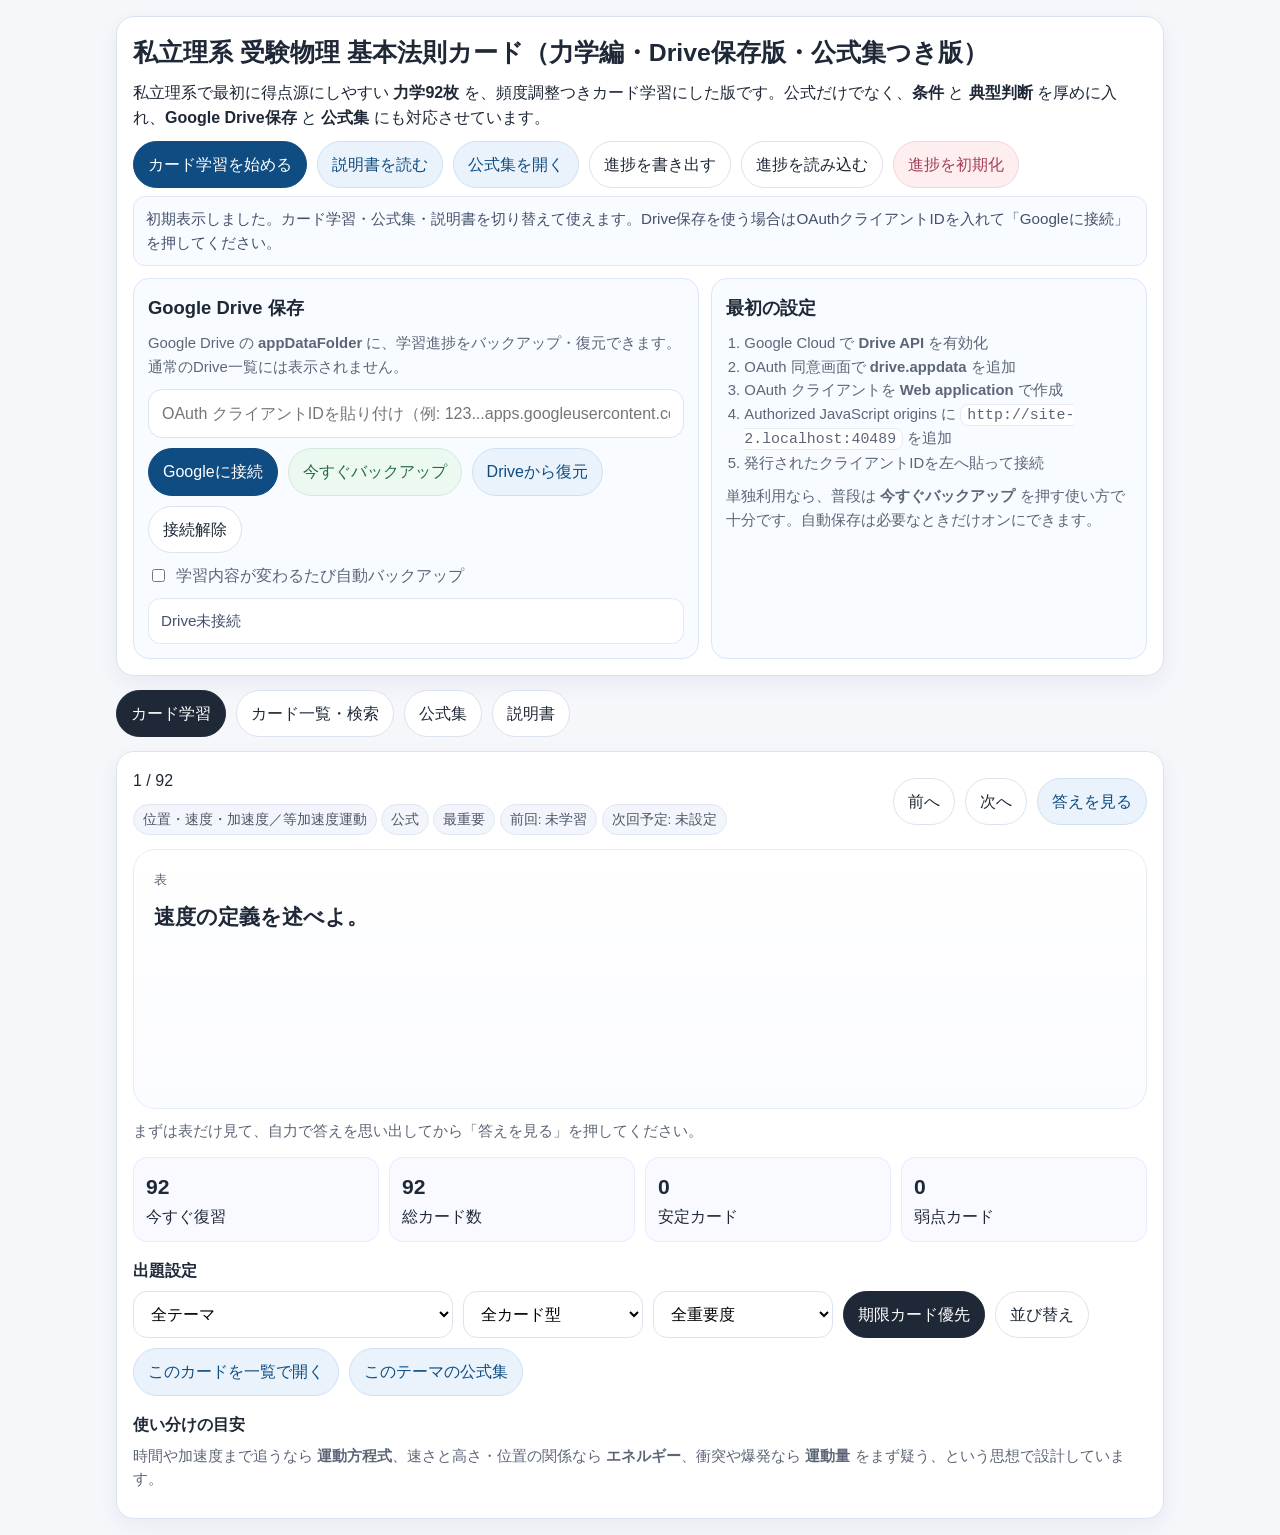
==== commit 057d86e3: "Add files via upload" ====
--- a/index.html
+++ b/index.html
@@ -3,88 +3,118 @@
 <head>
 <meta charset="UTF-8">
 <meta name="viewport" content="width=device-width, initial-scale=1.0">
-<title>数学公式カード Drive同期版</title>
-<meta name="theme-color" content="#2f5fe3">
+<title>私立理系 受験物理 基本法則カード（力学編・Drive保存版・公式集つき版）</title>
+<meta name="theme-color" content="#0f4c81">
 <meta name="apple-mobile-web-app-capable" content="yes">
-<meta name="apple-mobile-web-app-status-bar-style" content="default">
-<meta name="apple-mobile-web-app-title" content="数学公式カード">
-<link rel="manifest" href="manifest.webmanifest">
-<link rel="icon" type="image/png" sizes="192x192" href="icons/icon-192.png">
-<link rel="icon" type="image/png" sizes="512x512" href="icons/icon-512.png">
-<link rel="apple-touch-icon" href="icons/icon-192.png">
+<meta name="apple-mobile-web-app-title" content="物理カード">
+<link rel="manifest" href="./manifest.webmanifest">
+<link rel="icon" type="image/png" sizes="192x192" href="./icon-192.png">
+<link rel="icon" type="image/png" sizes="512x512" href="./icon-512.png">
+<link rel="apple-touch-icon" href="./icon-192.png">
 <style>
 :root {
-  --bg:#f6f7fb; --panel:#fff; --line:#dbe1ee; --text:#202633; --sub:#5f697a;
-  --accent:#2f5fe3; --soft:#eef3ff; --danger:#ffeef0; --warn:#fff6e8; --ok:#edf9f1; --easy:#eef8ff;
+  --bg:#f5f7fb; --panel:#ffffff; --line:#dbe3ef; --text:#1f2837; --sub:#5d6677;
+  --accent:#0f4c81; --accent-2:#eaf3fb; --danger:#ffeef0; --warn:#fff7e8; --ok:#ecf9f0; --easy:#eef7ff;
 }
 *{box-sizing:border-box;}
-body{margin:0;background:var(--bg);color:var(--text);font-family:-apple-system,BlinkMacSystemFont,'Segoe UI','Hiragino Kaku Gothic ProN','Yu Gothic UI','Meiryo',sans-serif;line-height:1.55;}
-.wrap{max-width:1040px;margin:0 auto;padding:16px;}
-.panel{background:var(--panel);border:1px solid var(--line);border-radius:18px;padding:16px;box-shadow:0 8px 20px rgba(30,50,90,.06);}
+body{margin:0;background:var(--bg);color:var(--text);font-family:-apple-system,BlinkMacSystemFont,"Segoe UI","Hiragino Kaku Gothic ProN","Yu Gothic UI","Meiryo",sans-serif;line-height:1.58;}
+.wrap{max-width:1080px;margin:0 auto;padding:16px;}
+.panel{background:var(--panel);border:1px solid var(--line);border-radius:18px;padding:16px;box-shadow:0 8px 24px rgba(20,40,90,.06);}
 header.panel{margin-bottom:14px;}
 h1{font-size:1.55rem;margin:0 0 8px;}
+h2{font-size:1.15rem;margin:0 0 10px;}
 p{margin:0 0 10px;}
-.top-actions,.row,.grade-row,.chips,.results,.sync-actions{display:flex;flex-wrap:wrap;gap:10px;}
-button,input{font:inherit;}
-button{border:1px solid var(--line);background:#fff;border-radius:999px;padding:10px 14px;color:var(--text);}
+.top-actions,.row,.chips,.grade-row,.results,.filters{display:flex;flex-wrap:wrap;gap:10px;}
+button,input,select{font:inherit;}
+button{border:1px solid var(--line);background:#fff;color:var(--text);border-radius:999px;padding:10px 14px;}
 button.primary{background:var(--accent);border-color:var(--accent);color:#fff;}
-button.soft{background:var(--soft);border-color:#d5defd;color:#2748b7;}
-button.danger{background:var(--danger);border-color:#f1cfd5;color:#a63848;}
-button.warn{background:var(--warn);border-color:#f0ddb6;color:#9d6d19;}
-button.ok{background:var(--ok);border-color:#cfe7d6;color:#247548;}
-button.easy{background:var(--easy);border-color:#cfe2fb;color:#1663a4;}
-button.active{background:#202633;color:#fff;border-color:#202633;}
-button:disabled{opacity:.55;cursor:not-allowed;}
-input[type=search], input[type=text]{width:100%;padding:12px 14px;border:1px solid var(--line);border-radius:14px;background:#fff;}
-label.chk{display:flex;gap:8px;align-items:center;font-size:.95rem;color:var(--sub);}
-#status,#syncStatus{margin-top:8px;padding:10px 12px;border-radius:12px;background:#f8fbff;border:1px solid #e0e8fa;color:#45506a;font-size:.95rem;}
-#syncStatus{background:#fbfcff;}
-#viewBook{display:none;}
-#viewReview{display:block;}
-.card{margin-top:14px;}
-.flashcard{border:1px solid #e6ebf5;border-radius:22px;padding:20px;min-height:260px;background:linear-gradient(180deg,#fff,#fbfcff);}
+button.soft{background:var(--accent-2);border-color:#cfe0f1;color:#0f4c81;}
+button.danger{background:var(--danger);border-color:#f2d3da;color:#a33f55;}
+button.warn{background:var(--warn);border-color:#f2dfbb;color:#996c1d;}
+button.ok{background:var(--ok);border-color:#d3ebdb;color:#256a41;}
+button.easy{background:var(--easy);border-color:#d0e2fb;color:#1e5f96;}
+button.active{background:#1f2837;color:#fff;border-color:#1f2837;}
+button:disabled{opacity:.6;}
+input[type=search], select{padding:11px 13px;border:1px solid var(--line);border-radius:14px;background:#fff;}
+input[type=search]{flex:1;min-width:220px;}
+select{min-width:180px;}
+#status{margin-top:8px;padding:10px 12px;border-radius:12px;background:#f8fbff;border:1px solid #e1e8f5;color:#45506a;font-size:.95rem;}
+.tabbar{display:flex;gap:10px;margin-bottom:14px;flex-wrap:wrap;}
+.view{display:none;}
+.view.active{display:block;}
+.flashcard{border:1px solid #e6edf6;border-radius:22px;padding:20px;min-height:260px;background:linear-gradient(180deg,#fff,#fbfcff);}
 .kicker{font-size:.82rem;color:var(--sub);text-transform:uppercase;letter-spacing:.04em;}
-.prompt{font-size:1.35rem;font-weight:700;margin-top:10px;line-height:1.5;white-space:pre-wrap;}
-.answer{margin-top:16px;padding:14px;border-radius:16px;border:1px solid #dce6ff;background:#f8fbff;white-space:pre-wrap;display:none;}
+.prompt{font-size:1.32rem;font-weight:700;margin-top:10px;white-space:pre-wrap;line-height:1.52;}
+.answer{margin-top:16px;padding:14px;border-radius:16px;border:1px solid #d8e5fb;background:#f7fbff;white-space:pre-wrap;display:none;}
 .meta{margin-top:10px;color:var(--sub);font-size:.95rem;}
-.stats{display:grid;grid-template-columns:repeat(2,minmax(0,1fr));gap:10px;margin-top:14px;}
+.stats{display:grid;grid-template-columns:repeat(4,minmax(0,1fr));gap:10px;margin-top:14px;}
 .stat{background:#f8faff;border:1px solid #e6ecf8;border-radius:14px;padding:12px;}
-.stat .n{display:block;font-size:1.3rem;font-weight:700;}
+.stat .n{display:block;font-size:1.32rem;font-weight:700;}
 .section-title{margin:16px 0 8px;font-weight:700;}
-.note{font-size:.92rem;color:var(--sub);}
-.formula-item{border:1px solid #e7ebf4;border-radius:16px;padding:14px;margin-bottom:10px;scroll-margin-top:16px;background:#fff;}
-.formula-item h3{margin:0 0 6px;font-size:1.05rem;}
-.formula-item .mini{font-size:.92rem;color:var(--sub);}
-.formula-item .ans{margin-top:8px;font-weight:600;white-space:pre-wrap;}
-.unit-block{margin-top:18px;}
-.sync-grid{display:grid;grid-template-columns:1fr 1fr;gap:12px;margin-top:12px;}
-.sync-box{background:#fbfcff;border:1px solid #e4e9f7;border-radius:16px;padding:14px;}
-.sync-box h2{font-size:1.02rem;margin:0 0 8px;}
-.mono{font-family:ui-monospace,SFMono-Regular,Consolas,monospace;font-size:.92rem;word-break:break-all;}
-hr{border:none;border-top:1px solid #e8ecf4;margin:18px 0;}
-@media (max-width:720px){
+.note{font-size:.93rem;color:var(--sub);}
+.badge{display:inline-block;padding:4px 9px;border-radius:999px;background:#f2f5fb;border:1px solid #e0e7f2;font-size:.85rem;color:#4d5565;}
+.card-item{border:1px solid #e6ebf5;border-radius:16px;padding:14px;margin-bottom:10px;background:#fff;scroll-margin-top:18px;}
+.card-item h3{margin:0 0 8px;font-size:1.02rem;}
+.card-item .ans{margin-top:10px;font-weight:600;white-space:pre-wrap;}
+.card-item .tags{margin-top:10px;display:flex;flex-wrap:wrap;gap:6px;}
+.table-wrap{overflow:auto;}
+table{width:100%;border-collapse:collapse;background:#fff;border:1px solid #e6ebf5;border-radius:14px;overflow:hidden;}
+th,td{padding:10px 12px;border-bottom:1px solid #e9eef6;vertical-align:top;text-align:left;}
+th{background:#f8fbff;white-space:nowrap;}
+details{border:1px solid #e6ebf5;border-radius:14px;padding:12px 14px;background:#fff;margin-bottom:10px;}
+summary{cursor:pointer;font-weight:700;}
+.hidden{display:none !important;}
+
+.formula-item{border:1px solid #e6ebf5;border-radius:16px;padding:16px;margin-bottom:12px;background:#fff;scroll-margin-top:18px;}
+.formula-item h3{margin:0 0 8px;font-size:1.06rem;}
+.formula-grid{display:grid;grid-template-columns:repeat(2,minmax(0,1fr));gap:10px;margin-top:10px;}
+.formula-block{border:1px solid #e9eef6;border-radius:14px;padding:12px;background:#fafcff;}
+.formula-block h4{margin:0 0 8px;font-size:.95rem;}
+.formula-block ul{margin:0;padding-left:18px;}
+.formula-block li{margin:0 0 6px;}
+.formula-actions{display:flex;flex-wrap:wrap;gap:10px;margin-top:12px;}
+.formula-lead{color:var(--sub);margin:6px 0 10px;}
+@media (max-width:820px){.formula-grid{grid-template-columns:1fr;}}
+
+
+.sync-grid{display:grid;grid-template-columns:1.3fr 1fr;gap:12px;margin-top:12px;}
+.sync-box{background:#f8fbff;border:1px solid #dce7f5;border-radius:16px;padding:14px;}
+.sync-actions{display:flex;flex-wrap:wrap;gap:10px;}
+.chk{display:flex;align-items:center;gap:8px;color:var(--sub);}
+.mono{font-family:ui-monospace,SFMono-Regular,Menlo,Consolas,monospace;background:#fff;padding:2px 6px;border-radius:8px;border:1px solid #e5ebf6;}
+#clientIdInput{width:100%;padding:11px 13px;border:1px solid var(--line);border-radius:14px;background:#fff;}
+#syncStatus{margin-top:10px;padding:10px 12px;border-radius:12px;background:#fff;border:1px solid #e1e8f5;color:#45506a;font-size:.95rem;white-space:pre-wrap;}
+
+@media (max-width:820px) {
+  .sync-grid{grid-template-columns:1fr;}
+
   .wrap{padding:12px;}
-  .prompt{font-size:1.18rem;}
-  .sync-grid{grid-template-columns:1fr;}
+  .prompt{font-size:1.14rem;}
+  .stats{grid-template-columns:repeat(2,minmax(0,1fr));}
 }
 </style>
 </head>
 <body>
 <div class="wrap">
   <header class="panel">
-    <h1>理系の大学受験生向け 数学公式カード式問題集（Drive同期版）</h1>
-    <p>カード学習・公式集・検索・間隔反復に加えて、Google Drive の <strong>appDataFolder</strong> へのバックアップと復元に対応した版です。</p>
+    <h1>私立理系 受験物理 基本法則カード（力学編・Drive保存版・公式集つき版）</h1>
+    <p>私立理系で最初に得点源にしやすい <strong>力学92枚</strong> を、頻度調整つきカード学習にした版です。公式だけでなく、<strong>条件</strong> と <strong>典型判断</strong> を厚めに入れ、<strong>Google Drive保存</strong> と <strong>公式集</strong> にも対応させています。</p>
     <div class="top-actions">
-      <button id="btnStudy" class="primary">カード学習を始める</button>
-      <button id="btnBook" class="soft">すべての公式集を開く</button>
+      <button id="btnStart" class="primary">カード学習を始める</button>
+      <button id="btnManual" class="soft">説明書を読む</button>
+      <button id="btnFormula" class="soft">公式集を開く</button>
+      <button id="btnExport">進捗を書き出す</button>
+      <button id="btnImport">進捗を読み込む</button>
       <button id="btnReset" class="danger">進捗を初期化</button>
-      <button id="btnInstall" style="display:none;" class="ok">ホーム画面に追加</button>
+      <button id="btnInstall" class="ok hidden">ホーム画面に追加</button>
     </div>
+    <input id="importFile" type="file" accept="application/json" class="hidden">
+    
     <div id="status">初期化中…</div>
     <div class="sync-grid">
       <section class="sync-box">
-        <h2>Google Drive 自動バックアップ</h2>
-        <p class="note">初回のみ Google Cloud 側の設定が必要です。設定後は起動中の学習変更を自動バックアップし、必要時に復元できます。</p>
+        <h2>Google Drive 保存</h2>
+        <p class="note">Google Drive の <strong>appDataFolder</strong> に、学習進捗をバックアップ・復元できます。通常のDrive一覧には表示されません。</p>
         <input id="clientIdInput" type="text" placeholder="OAuth クライアントIDを貼り付け（例: 123...apps.googleusercontent.com）">
         <div class="sync-actions" style="margin-top:10px;">
           <button id="btnConnectDrive" class="primary">Googleに接続</button>
@@ -101,26 +131,28 @@
         <h2>最初の設定</h2>
         <ol class="note" style="padding-left:18px;margin:0;">
           <li>Google Cloud で <strong>Drive API</strong> を有効化</li>
-          <li>OAuth 同意画面を作成し、<strong>drive.appdata</strong> を追加</li>
+          <li>OAuth 同意画面で <strong>drive.appdata</strong> を追加</li>
           <li>OAuth クライアントを <strong>Web application</strong> で作成</li>
           <li>Authorized JavaScript origins に <span class="mono" id="originText"></span> を追加</li>
           <li>発行されたクライアントIDを左へ貼って接続</li>
         </ol>
-        <p class="note" style="margin-top:10px;">Drive保存先はアプリ専用・非表示の <strong>appDataFolder</strong> です。通常のDrive一覧には出ません。</p>
+        <p class="note" style="margin-top:10px;">単独利用なら、普段は <strong>今すぐバックアップ</strong> を押す使い方で十分です。自動保存は必要なときだけオンにできます。</p>
       </section>
     </div>
   </header>
 
-  <div class="row" style="margin-bottom:12px;">
+  <div class="tabbar">
     <button id="tabStudy" class="active">カード学習</button>
-    <button id="tabBookBtn">公式集・検索</button>
+    <button id="tabList">カード一覧・検索</button>
+    <button id="tabFormula">公式集</button>
+    <button id="tabGuide">説明書</button>
   </div>
 
-  <section id="viewReview" class="panel">
+  <section id="viewStudy" class="view active panel">
     <div class="row" style="justify-content:space-between;align-items:center;">
       <div>
         <div id="queueLabel">読み込み中…</div>
-        <div class="meta" id="currentMeta"></div>
+        <div class="meta" id="cardMeta"></div>
       </div>
       <div class="row">
         <button id="btnPrev">前へ</button>
@@ -129,363 +161,387 @@
       </div>
     </div>
 
-    <div class="flashcard card" id="cardBox">
+    <div class="flashcard" style="margin-top:14px;">
       <div class="kicker">表</div>
       <div class="prompt" id="cardPrompt">読み込み中…</div>
       <div class="answer" id="cardAnswer"></div>
     </div>
 
-    <div class="grade-row" style="margin-top:14px;display:none;" id="gradeRow">
+    <div class="grade-row hidden" id="gradeRow" style="margin-top:14px;">
       <button id="gradeAgain" class="danger">忘れた</button>
       <button id="gradeHard" class="warn">あやしい</button>
       <button id="gradeGood" class="ok">できた</button>
       <button id="gradeEasy" class="easy">余裕</button>
     </div>
-    <div class="meta" id="schedulePreview"></div>
+    <div class="meta" id="scheduleText"></div>
 
     <div class="stats">
       <div class="stat"><span class="n" id="dueCount">0</span><span>今すぐ復習</span></div>
-      <div class="stat"><span class="n" id="allCount">0</span><span>総カード数</span></div>
-      <div class="stat"><span class="n" id="masteredCount">0</span><span>30日以上安定</span></div>
+      <div class="stat"><span class="n" id="totalCount">0</span><span>総カード数</span></div>
+      <div class="stat"><span class="n" id="masteredCount">0</span><span>安定カード</span></div>
       <div class="stat"><span class="n" id="weakCount">0</span><span>弱点カード</span></div>
     </div>
 
     <div class="section-title">出題設定</div>
-    <div class="chips" style="margin-bottom:10px;">
-      <button id="toggleDueOnly" class="active">期限カード優先</button>
-      <button id="shuffleQueue">並び替え</button>
-      <button id="showCurrentInBook">この公式を一覧で開く</button>
+    <div class="filters">
+      <select id="themeFilter"></select>
+      <select id="typeFilter"></select>
+      <select id="importanceFilter"></select>
+      <button id="dueOnlyToggle" class="active">期限カード優先</button>
+      <button id="btnShuffle">並び替え</button>
+      <button id="btnOpenCurrent" class="soft">このカードを一覧で開く</button>
+      <button id="btnOpenCurrentFormula" class="soft">このテーマの公式集</button>
     </div>
 
-    <div class="section-title">出題範囲</div>
-    <div class="chips" id="unitFilters"></div>
-
-    <div class="note" style="margin-top:12px;">誤答ほど短い間隔で再出題し、安定したカードは数日〜数週間へ伸びます。Drive自動バックアップは接続済みで有効なときだけ動きます。</div>
+    <div class="section-title">使い分けの目安</div>
+    <p class="note">時間や加速度まで追うなら <strong>運動方程式</strong>、速さと高さ・位置の関係なら <strong>エネルギー</strong>、衝突や爆発なら <strong>運動量</strong> をまず疑う、という思想で設計しています。</p>
   </section>
 
-  <section id="viewBook" class="panel">
+  <section id="viewList" class="view panel">
     <div class="row">
-      <input type="search" id="bookSearch" placeholder="公式名・単元名・別名で検索（例：余弦定理、部分積分、解の公式）">
+      <input type="search" id="searchInput" placeholder="法則名・テーマ・キーワードで検索（例：向心力、反発係数、エネルギー保存）">
     </div>
-    <div class="row" style="margin-top:10px;">
-      <button id="jumpFirst" class="soft">先頭一致へ飛ぶ</button>
-      <button id="clearSearch">検索クリア</button>
+    <div class="filters" style="margin-top:10px;">
+      <select id="listThemeFilter"></select>
+      <select id="listTypeFilter"></select>
+      <select id="listImportanceFilter"></select>
+      <button id="btnClearSearch">検索クリア</button>
     </div>
     <div class="meta" id="searchSummary"></div>
-    <div class="results" id="searchResults" style="margin-top:10px;"></div>
-    <hr>
-    <div id="bookArea"></div>
+    <div style="margin-top:12px;" id="cardList"></div>
+  </section>
+
+
+  <section id="viewFormula" class="view panel">
+    <h2>力学 公式集</h2>
+    <p class="formula-lead">カード学習で点になった知識を、テーマごとにまとめて見直す参照モードです。ここを読んでも正誤や頻度は変わりません。</p>
+    <div class="row">
+      <input type="search" id="formulaSearch" placeholder="テーマ名・法則名・キーワードで検索（例：向心力、運動量保存、反発係数）">
+      <select id="formulaThemeFilter"></select>
+      <button id="btnClearFormulaSearch">検索クリア</button>
+    </div>
+    <div class="meta" id="formulaSummary"></div>
+    <div id="formulaList" style="margin-top:12px;"></div>
+  </section>
+
+  <section id="viewGuide" class="view panel">
+    <h2>このアプリの趣旨</h2>
+    <p>このアプリは、私立理系の受験物理でまず得点源にしやすい「力学」を、カード学習で回せる形にしたものです。<br>狙いは単なる公式暗記ではなく、法則の想起・使用条件の確認・解法方針の即断を一体化することです。<br><br>物理は「公式を覚えただけ」では解けませんが、逆に公式・条件・判断基準が頭に入っていないと問題文を読んでも手が止まります。<br>そこで本アプリでは、1つのテーマを「公式」「条件」「意味」「保存則」「単位」「典型判断」の6型で分解し、<br>特に私立理系で差がつきやすい『典型判断』を厚めにしています。<br><br>さらに今回は、カード学習だけでは全体像が見えにくい欠点を補うため、<strong>公式集</strong> を追加しました。<br>カードは「思い出す訓練」、公式集は「全体を見渡す参照」という役割分担です。<br><br>学習順としては、まずカードで回し、詰まったら公式集で整理し、問題演習の前に公式集で通覧する使い方を想定しています。</p>
+
+
+    <details open>
+      <summary>公式集を入れた理由</summary>
+      <p>カード学習は「思い出す」ことに強い一方で、知識が細かく分かれるため、全体の見通しを失いやすい欠点があります。そこで、テーマごとの主要公式・使用条件・単位・典型判断をまとめた <strong>公式集</strong> を入れました。</p>
+      <p>公式集は参照専用です。眺めても正解扱いにはならず、出題頻度にも影響しません。問題演習前の短時間確認や、カード学習で詰まったときの整理に使う想定です。</p>
+    </details>
+
+    <details open>
+      <summary>この構成にした理由</summary>
+      <p>物理は「公式を知っている」だけでは不十分ですが、公式・条件・判断基準が頭にないと問題文を読んでも着手できません。そこで、このアプリでは <strong>想起</strong>・<strong>条件判定</strong>・<strong>解法の入口判断</strong> をまとめて鍛えるように設計しています。</p>
+      <p>私立理系では、力学・電磁気が軸になりやすく、しかも標準問題を速く正確に処理する力が重要です。そのため、力学の中でも <strong>運動方程式・円運動・エネルギー保存</strong> を特に厚くしています。</p>
+    </details>
+
+    <details open>
+      <summary>カード型ごとの狙い</summary>
+      <div class="table-wrap">
+        <table>
+          <thead><tr><th>カード型</th><th>枚数</th><th>狙い</th></tr></thead>
+          <tbody>
+            <tr><td>公式</td><td>24枚</td><td>法則・定義・基本式を即答するためのカードです。知らなければスタート地点に立てない内容を集めています。</td></tr>
+<tr><td>条件</td><td>19枚</td><td>「その式や法則が使えるのはいつか」を確認するカードです。物理では条件を外して使う誤りが多いため、公式と同じくらい重要です。</td></tr>
+<tr><td>意味</td><td>14枚</td><td>量や概念の意味を押さえるカードです。式の丸暗記を避け、向き・符号・物理的イメージを定着させます。</td></tr>
+<tr><td>保存則</td><td>6枚</td><td>エネルギー保存・運動量保存など、方針選択の軸になる内容です。何が保存され、何が保存されないかを整理します。</td></tr>
+<tr><td>単位</td><td>4枚</td><td>軽視されやすいですが、単位は式の意味確認とミス防止に効きます。特に混同しやすいところだけを厳選しています。</td></tr>
+<tr><td>典型判断</td><td>25枚</td><td>このアプリの核です。「何を使うか」「どこに着目するか」「図をどう描くか」を素早く選ぶためのカードです。私立理系向けに最も厚くしています。</td></tr>
+          </tbody>
+        </table>
+      </div>
+    </details>
+
+    <details open>
+      <summary>項目ごとの狙い（力学12テーマ）</summary>
+      <div class="table-wrap">
+        <table>
+          <thead><tr><th>テーマ</th><th>枚数</th><th>狙い</th></tr></thead>
+          <tbody>
+            <tr><td>位置・速度・加速度／等加速度運動</td><td>10枚</td><td>力学の土台です。速度・加速度・グラフの意味を瞬時に区別できないと、その後の立式が不安定になります。私立の標準問題でも、符号処理とグラフ読解で失点しやすいので最初に固めます。</td></tr>
+<tr><td>力のつり合い・作用反作用・力の分解</td><td>8枚</td><td>運動方程式に入る前の準備です。「同一物体に働く力」と「別物体に働く力」を混同しないことが重要です。斜面・連結体・垂直抗力にすぐ入れるようにします。</td></tr>
+<tr><td>運動方程式</td><td>14枚</td><td>力学の中心です。私立理系では頻度も高く、他分野の基盤にもなります。ここでは式そのものより、「どの物体に」「どの方向で」立てるかの判断力を重視しています。</td></tr>
+<tr><td>摩擦</td><td>8枚</td><td>静止摩擦と動摩擦、向きの判定、動き出す直前の判断など、混乱しやすい点を切り分ける目的で作っています。問題演習で差がつきやすい分野です。</td></tr>
+<tr><td>円運動</td><td>10枚</td><td>向心力を「新しい力」と誤解しないこと、鉛直円運動で中心向きの合力を正しく作ることがポイントです。私立では典型処理が頻出なので厚めです。</td></tr>
+<tr><td>単振動</td><td>8枚</td><td>単振動は円運動・エネルギー・波動への橋渡しです。どこで速さ最大か、加速度最大かを反射的に言える状態を狙います。</td></tr>
+<tr><td>万有引力・重力場</td><td>5枚</td><td>衛星運動や重力加速度の理解に必要です。出題頻度は上位ほどではありませんが、知っていれば短く取れる問題が多いので押さえます。</td></tr>
+<tr><td>仕事・仕事率</td><td>5枚</td><td>エネルギー法の入口です。力と変位の向き、負の仕事、仕事率の意味を曖昧にしないための区画です。</td></tr>
+<tr><td>力学的エネルギー保存</td><td>10枚</td><td>私立理系で特に得点効率が高い分野です。運動方程式で行くかエネルギーで行くかの分岐点になるため、保存則と典型判断を重くしています。</td></tr>
+<tr><td>運動量・力積</td><td>6枚</td><td>衝突・爆発・短時間作用に強くなるための基盤です。「系」の切り方を意識して、ただ公式を知るだけでなく閉じた系を見抜く訓練にしています。</td></tr>
+<tr><td>衝突・反発係数</td><td>4枚</td><td>私立では標準問題としてよく出ます。運動量保存と反発係数をセットで思い出せるようにし、エネルギー保存をむやみに使わない癖をつけます。</td></tr>
+<tr><td>図・グラフ・総合判断</td><td>4枚</td><td>最後に残るのは、式を知っていても何を使うか迷う場面です。この区画は「問題の入口判断」を鍛えるために入れています。</td></tr>
+          </tbody>
+        </table>
+      </div>
+    </details>
+
+    <details open>
+      <summary>学習の回し方</summary>
+      <p>おすすめの使い方：<br>1. 最初は「全テーマ・全型」で回し、苦手カードをあぶり出す<br>2. 次に「運動方程式」「円運動」「エネルギー保存」などの頻出テーマで絞る<br>3. 直前期は「典型判断」だけを重点的に回す<br>4. 問題演習の前後に、該当テーマだけ短く回す<br><br>評価ボタンの意味：<br>・忘れた → かなり短い間隔で再出題<br>・あやしい → 近いうちに再出題<br>・できた → 標準的に間隔を伸ばす<br>・余裕 → 長めに間隔を伸ばす<br><br>つまり、「苦手ほどよく出る」仕組みです。</p>
+    </details>
+
+    <details>
+      <summary>この版に入っている範囲</summary>
+      <p>この版は <strong>力学編 92枚</strong> です。今後、同じ設計思想で <strong>電磁気 → 波動 → 熱 → 原子</strong> を増やせるように、タグ構造と学習ロジックは最初から拡張しやすくしてあります。</p>
+    </details>
   </section>
 </div>
 
 <script src="https://accounts.google.com/gsi/client" async defer></script>
 <script>
-(function() {
-'use strict';
-try {
-  var STORAGE_KEY = 'rikei_math_formula_cards_drive_sync_v1';
-  var DRIVE_SCOPE = 'https://www.googleapis.com/auth/drive.appdata';
-  var BACKUP_FILE_NAME = 'rikei_math_formula_cards_backup_v1.json';
-  var cards = [{"id": 1, "unit": "数と式・方程式", "title": "平方の展開①", "prompt": "(a+b)² の展開公式を述べよ。", "answer": "(a+b)² = a² + 2ab + b²", "aliases": ["展開公式", "二乗展開"]}, {"id": 2, "unit": "数と式・方程式", "title": "平方の展開②", "prompt": "(a-b)² の展開公式を述べよ。", "answer": "(a-b)² = a² - 2ab + b²", "aliases": ["展開公式", "二乗展開"]}, {"id": 3, "unit": "数と式・方程式", "title": "和と差の積", "prompt": "(a+b)(a-b) の展開公式を述べよ。", "answer": "(a+b)(a-b) = a² - b²", "aliases": ["差の平方", "展開公式"]}, {"id": 4, "unit": "数と式・方程式", "title": "たすき型展開", "prompt": "(x+a)(x+b) の展開公式を述べよ。", "answer": "(x+a)(x+b) = x² + (a+b)x + ab", "aliases": ["展開"]}, {"id": 5, "unit": "数と式・方程式", "title": "三項の平方", "prompt": "(a+b+c)² の展開公式を述べよ。", "answer": "(a+b+c)² = a² + b² + c² + 2ab + 2bc + 2ca", "aliases": ["展開"]}, {"id": 6, "unit": "数と式・方程式", "title": "立方の和の展開", "prompt": "(a+b)³ の展開公式を述べよ。", "answer": "(a+b)³ = a³ + 3a²b + 3ab² + b³", "aliases": ["三乗展開"]}, {"id": 7, "unit": "数と式・方程式", "title": "立方の差の展開", "prompt": "(a-b)³ の展開公式を述べよ。", "answer": "(a-b)³ = a³ - 3a²b + 3ab² - b³", "aliases": ["三乗展開"]}, {"id": 8, "unit": "数と式・方程式", "title": "因数分解①", "prompt": "x² + (a+b)x + ab の因数分解を述べよ。", "answer": "x² + (a+b)x + ab = (x+a)(x+b)", "aliases": ["因数分解"]}, {"id": 9, "unit": "数と式・方程式", "title": "因数分解②", "prompt": "x² + 2ax + a² の因数分解を述べよ。", "answer": "x² + 2ax + a² = (x+a)²", "aliases": ["平方完成", "因数分解"]}, {"id": 10, "unit": "数と式・方程式", "title": "因数分解③", "prompt": "x² - 2ax + a² の因数分解を述べよ。", "answer": "x² - 2ax + a² = (x-a)²", "aliases": ["平方完成", "因数分解"]}, {"id": 11, "unit": "数と式・方程式", "title": "立方和の因数分解", "prompt": "a³ + b³ の因数分解を述べよ。", "answer": "a³ + b³ = (a+b)(a² - ab + b²)", "aliases": ["因数分解"]}, {"id": 12, "unit": "数と式・方程式", "title": "立方差の因数分解", "prompt": "a³ - b³ の因数分解を述べよ。", "answer": "a³ - b³ = (a-b)(a² + ab + b²)", "aliases": ["因数分解"]}, {"id": 13, "unit": "数と式・方程式", "title": "剰余の定理", "prompt": "多項式 P(x) を x-a で割った余りを述べよ。", "answer": "P(x) を x-a で割った余りは P(a)", "aliases": ["剰余"]}, {"id": 14, "unit": "数と式・方程式", "title": "因数定理", "prompt": "P(x) が x-a を因数にもつ条件を述べよ。", "answer": "P(a)=0 であることが必要十分条件", "aliases": ["因数"]}, {"id": 15, "unit": "数と式・方程式", "title": "二次方程式の解の公式", "prompt": "ax²+bx+c=0 (a≠0) の解の公式を述べよ。", "answer": "x = (-b ± √(b² - 4ac)) / (2a)", "aliases": ["解の公式"]}, {"id": 16, "unit": "数と式・方程式", "title": "判別式", "prompt": "二次方程式 ax²+bx+c=0 の判別式 D を述べよ。", "answer": "D = b² - 4ac", "aliases": ["D", "重解", "実数解"]}, {"id": 17, "unit": "数と式・方程式", "title": "解と係数の関係", "prompt": "二次方程式 ax²+bx+c=0 の2解を α,β とするとき、α+β と αβ を述べよ。", "answer": "α+β = -b/a,　αβ = c/a", "aliases": ["解と係数", "ヴィエタ"]}, {"id": 18, "unit": "数と式・方程式", "title": "絶対値方程式の基本", "prompt": "|x|=a の解を述べよ。", "answer": "a≥0 のとき x=±a、a<0 のとき解なし", "aliases": ["絶対値"]}, {"id": 19, "unit": "数と式・方程式", "title": "相加相乗平均", "prompt": "a,b>0 のときの相加平均・相乗平均の関係式を述べよ。", "answer": "(a+b)/2 ≥ √(ab)　（等号は a=b のとき）", "aliases": ["AM-GM", "不等式"]}, {"id": 20, "unit": "二次関数・図形", "title": "平方完成", "prompt": "ax²+bx+c の平方完成形を述べよ。", "answer": "ax²+bx+c = a(x + b/(2a))² - (b² - 4ac)/(4a)", "aliases": ["平方完成", "二次関数"]}, {"id": 21, "unit": "二次関数・図形", "title": "頂点のx座標", "prompt": "y=ax²+bx+c の頂点の x 座標を述べよ。", "answer": "x = -b/(2a)", "aliases": ["頂点"]}, {"id": 22, "unit": "二次関数・図形", "title": "頂点のy座標", "prompt": "y=ax²+bx+c の頂点の y 座標を述べよ。", "answer": "y = -(b² - 4ac)/(4a)  または f(-b/(2a))", "aliases": ["頂点"]}, {"id": 23, "unit": "二次関数・図形", "title": "二次関数の標準形", "prompt": "y=ax²+bx+c を頂点 (p,q) を用いて表す標準形を述べよ。", "answer": "y = a(x-p)² + q", "aliases": ["標準形"]}, {"id": 24, "unit": "二次関数・図形", "title": "放物線の軸", "prompt": "y=ax²+bx+c の軸を述べよ。", "answer": "x = -b/(2a)", "aliases": ["軸"]}, {"id": 25, "unit": "二次関数・図形", "title": "2点間の距離", "prompt": "点 A(x₁,y₁), B(x₂,y₂) の距離を述べよ。", "answer": "AB = √{(x₂-x₁)² + (y₂-y₁)²}", "aliases": ["距離"]}, {"id": 26, "unit": "二次関数・図形", "title": "内分点の座標", "prompt": "点 A(x₁,y₁), B(x₂,y₂) を m:n に内分する点 P の座標を述べよ。", "answer": "P((nx₁+mx₂)/(m+n), (ny₁+my₂)/(m+n))", "aliases": ["内分"]}, {"id": 27, "unit": "二次関数・図形", "title": "外分点の座標", "prompt": "点 A(x₁,y₁), B(x₂,y₂) を m:n に外分する点 P の座標を述べよ。", "answer": "P((-nx₁+mx₂)/(m-n), (-ny₁+my₂)/(m-n))", "aliases": ["外分"]}, {"id": 28, "unit": "二次関数・図形", "title": "直線の傾き", "prompt": "2点 A(x₁,y₁), B(x₂,y₂) を通る直線の傾きを述べよ。", "answer": "(y₂-y₁)/(x₂-x₁)", "aliases": ["傾き"]}, {"id": 29, "unit": "二次関数・図形", "title": "直線の方程式", "prompt": "点 (x₁,y₁) を通り傾き m の直線の方程式を述べよ。", "answer": "y-y₁ = m(x-x₁)", "aliases": ["一次関数", "直線"]}, {"id": 30, "unit": "二次関数・図形", "title": "点と直線の距離", "prompt": "点 (x₀,y₀) と直線 ax+by+c=0 の距離を述べよ。", "answer": "d = |ax₀ + by₀ + c| / √(a²+b²)", "aliases": ["距離"]}, {"id": 31, "unit": "二次関数・図形", "title": "円の方程式", "prompt": "中心 (a,b), 半径 r の円の方程式を述べよ。", "answer": "(x-a)² + (y-b)² = r²", "aliases": ["円"]}, {"id": 32, "unit": "二次関数・図形", "title": "一般形の円", "prompt": "x²+y²+lx+my+n=0 の中心と半径を述べよ。", "answer": "中心 (-l/2,-m/2)、半径 √{(l/2)²+(m/2)²-n}", "aliases": ["円"]}, {"id": 33, "unit": "二次関数・図形", "title": "円と直線の位置関係", "prompt": "円の中心から直線までの距離 d と半径 r の大小による位置関係を述べよ。", "answer": "d<r:2点で交わる、d=r:接する、d>r:交わらない", "aliases": ["円", "接線"]}, {"id": 34, "unit": "三角比・三角関数", "title": "sin の定義", "prompt": "直角三角形での sinθ の定義を述べよ。", "answer": "sinθ = 対辺 / 斜辺", "aliases": ["三角比"]}, {"id": 35, "unit": "三角比・三角関数", "title": "cos の定義", "prompt": "直角三角形での cosθ の定義を述べよ。", "answer": "cosθ = 隣辺 / 斜辺", "aliases": ["三角比"]}, {"id": 36, "unit": "三角比・三角関数", "title": "tan の定義", "prompt": "直角三角形での tanθ の定義を述べよ。", "answer": "tanθ = 対辺 / 隣辺 = sinθ / cosθ", "aliases": ["三角比"]}, {"id": 37, "unit": "三角比・三角関数", "title": "三角比の基本関係", "prompt": "sin²θ + cos²θ を述べよ。", "answer": "sin²θ + cos²θ = 1", "aliases": ["基本関係"]}, {"id": 38, "unit": "三角比・三角関数", "title": "tan と sec²", "prompt": "1+tan²θ を述べよ。", "answer": "1 + tan²θ = 1 / cos²θ", "aliases": ["三角関数"]}, {"id": 39, "unit": "三角比・三角関数", "title": "余角の関係①", "prompt": "sin(90°-θ) を述べよ。", "answer": "sin(90°-θ) = cosθ", "aliases": ["余角"]}, {"id": 40, "unit": "三角比・三角関数", "title": "余角の関係②", "prompt": "cos(90°-θ) を述べよ。", "answer": "cos(90°-θ) = sinθ", "aliases": ["余角"]}, {"id": 41, "unit": "三角比・三角関数", "title": "余角の関係③", "prompt": "tan(90°-θ) を述べよ。", "answer": "tan(90°-θ) = 1/tanθ", "aliases": ["余角"]}, {"id": 42, "unit": "三角比・三角関数", "title": "弧度法", "prompt": "180° は何 rad か述べよ。", "answer": "π rad", "aliases": ["ラジアン"]}, {"id": 43, "unit": "三角比・三角関数", "title": "弧長", "prompt": "半径 r、中心角 θ(rad) の扇形の弧長を述べよ。", "answer": "l = rθ", "aliases": ["扇形"]}, {"id": 44, "unit": "三角比・三角関数", "title": "扇形の面積", "prompt": "半径 r、中心角 θ(rad) の扇形の面積を述べよ。", "answer": "S = (1/2)r²θ", "aliases": ["扇形"]}, {"id": 45, "unit": "三角比・三角関数", "title": "正弦定理", "prompt": "三角形 ABC における正弦定理を述べよ。", "answer": "a/sinA = b/sinB = c/sinC = 2R", "aliases": ["正弦定理", "外接円"]}, {"id": 46, "unit": "三角比・三角関数", "title": "余弦定理", "prompt": "三角形 ABC における余弦定理を述べよ。", "answer": "a² = b² + c² - 2bc cosA （循環的に成り立つ）", "aliases": ["余弦定理"]}, {"id": 47, "unit": "三角比・三角関数", "title": "三角形の面積①", "prompt": "2辺とその間の角による三角形の面積公式を述べよ。", "answer": "S = (1/2)bc sinA", "aliases": ["面積"]}, {"id": 48, "unit": "三角比・三角関数", "title": "加法定理 sin", "prompt": "sin(α+β), sin(α-β) を述べよ。", "answer": "sin(α±β) = sinα cosβ ± cosα sinβ", "aliases": ["加法定理"]}, {"id": 49, "unit": "三角比・三角関数", "title": "加法定理 cos", "prompt": "cos(α+β), cos(α-β) を述べよ。", "answer": "cos(α±β) = cosα cosβ ∓ sinα sinβ", "aliases": ["加法定理"]}, {"id": 50, "unit": "三角比・三角関数", "title": "加法定理 tan", "prompt": "tan(α±β) を述べよ。", "answer": "tan(α±β) = (tanα ± tanβ) / (1 ∓ tanα tanβ)", "aliases": ["加法定理"]}, {"id": 51, "unit": "三角比・三角関数", "title": "2倍角 sin", "prompt": "sin2θ を述べよ。", "answer": "sin2θ = 2sinθ cosθ", "aliases": ["二倍角"]}, {"id": 52, "unit": "三角比・三角関数", "title": "2倍角 cos", "prompt": "cos2θ を述べよ。", "answer": "cos2θ = cos²θ - sin²θ = 2cos²θ -1 = 1 - 2sin²θ", "aliases": ["二倍角"]}, {"id": 53, "unit": "三角比・三角関数", "title": "2倍角 tan", "prompt": "tan2θ を述べよ。", "answer": "tan2θ = 2tanθ / (1 - tan²θ)", "aliases": ["二倍角"]}, {"id": 54, "unit": "三角比・三角関数", "title": "半角公式 sin²", "prompt": "sin²(θ/2) を述べよ。", "answer": "sin²(θ/2) = (1 - cosθ)/2", "aliases": ["半角"]}, {"id": 55, "unit": "三角比・三角関数", "title": "半角公式 cos²", "prompt": "cos²(θ/2) を述べよ。", "answer": "cos²(θ/2) = (1 + cosθ)/2", "aliases": ["半角"]}, {"id": 56, "unit": "三角比・三角関数", "title": "半角公式 tan", "prompt": "tan²(θ/2) を述べよ。", "answer": "tan²(θ/2) = (1 - cosθ)/(1 + cosθ)", "aliases": ["半角"]}, {"id": 57, "unit": "三角比・三角関数", "title": "積和公式①", "prompt": "sinα sinβ を和に直す公式を述べよ。", "answer": "sinα sinβ = {cos(α-β) - cos(α+β)}/2", "aliases": ["積和"]}, {"id": 58, "unit": "三角比・三角関数", "title": "積和公式②", "prompt": "cosα cosβ を和に直す公式を述べよ。", "answer": "cosα cosβ = {cos(α-β) + cos(α+β)}/2", "aliases": ["積和"]}, {"id": 59, "unit": "三角比・三角関数", "title": "積和公式③", "prompt": "sinα cosβ を和に直す公式を述べよ。", "answer": "sinα cosβ = {sin(α+β) + sin(α-β)}/2", "aliases": ["積和"]}, {"id": 60, "unit": "三角比・三角関数", "title": "和積公式①", "prompt": "sinα + sinβ を積に直す公式を述べよ。", "answer": "sinα + sinβ = 2sin{(α+β)/2} cos{(α-β)/2}", "aliases": ["和積"]}, {"id": 61, "unit": "三角比・三角関数", "title": "和積公式②", "prompt": "sinα - sinβ を積に直す公式を述べよ。", "answer": "sinα - sinβ = 2cos{(α+β)/2} sin{(α-β)/2}", "aliases": ["和積"]}, {"id": 62, "unit": "三角比・三角関数", "title": "和積公式③", "prompt": "cosα + cosβ を積に直す公式を述べよ。", "answer": "cosα + cosβ = 2cos{(α+β)/2} cos{(α-β)/2}", "aliases": ["和積"]}, {"id": 63, "unit": "三角比・三角関数", "title": "和積公式④", "prompt": "cosα - cosβ を積に直す公式を述べよ。", "answer": "cosα - cosβ = -2sin{(α+β)/2} sin{(α-β)/2}", "aliases": ["和積"]}, {"id": 64, "unit": "三角比・三角関数", "title": "合成公式", "prompt": "a sinx + b cosx の合成を述べよ。", "answer": "a sinx + b cosx = R sin(x+φ) = R cos(x-ψ), ただし R=√(a²+b²)", "aliases": ["三角関数の合成"]}, {"id": 65, "unit": "三角比・三角関数", "title": "三角関数の周期", "prompt": "sinx, cosx, tanx の周期を述べよ。", "answer": "sinx, cosx の周期は 2π、tanx の周期は π", "aliases": ["周期"]}, {"id": 66, "unit": "指数・対数", "title": "指数法則①", "prompt": "a^m × a^n の指数法則を述べよ。", "answer": "a^m × a^n = a^(m+n)", "aliases": ["指数法則"]}, {"id": 67, "unit": "指数・対数", "title": "指数法則②", "prompt": "a^m / a^n の指数法則を述べよ。", "answer": "a^m / a^n = a^(m-n)  (a≠0)", "aliases": ["指数法則"]}, {"id": 68, "unit": "指数・対数", "title": "指数法則③", "prompt": "(a^m)^n の指数法則を述べよ。", "answer": "(a^m)^n = a^(mn)", "aliases": ["指数法則"]}, {"id": 69, "unit": "指数・対数", "title": "指数法則④", "prompt": "(ab)^n, (a/b)^n の指数法則を述べよ。", "answer": "(ab)^n = a^n b^n,　(a/b)^n = a^n / b^n", "aliases": ["指数法則"]}, {"id": 70, "unit": "指数・対数", "title": "対数の定義", "prompt": "log_a b の定義を述べよ。", "answer": "a^x=b をみたす x を log_a b と書く（a>0, a≠1, b>0）", "aliases": ["対数"]}, {"id": 71, "unit": "指数・対数", "title": "対数法則①", "prompt": "log_a(MN) を述べよ。", "answer": "log_a(MN) = log_a M + log_a N", "aliases": ["対数法則"]}, {"id": 72, "unit": "指数・対数", "title": "対数法則②", "prompt": "log_a(M/N) を述べよ。", "answer": "log_a(M/N) = log_a M - log_a N", "aliases": ["対数法則"]}, {"id": 73, "unit": "指数・対数", "title": "対数法則③", "prompt": "log_a(M^k) を述べよ。", "answer": "log_a(M^k) = k log_a M", "aliases": ["対数法則"]}, {"id": 74, "unit": "指数・対数", "title": "底の変換公式", "prompt": "log_a b を別の底 c を用いて表す式を述べよ。", "answer": "log_a b = (log_c b) / (log_c a)", "aliases": ["底の変換"]}, {"id": 75, "unit": "指数・対数", "title": "常用対数の桁数", "prompt": "正の数 N の桁数を常用対数で表す方法を述べよ。", "answer": "桁数 = [log₁₀N] + 1", "aliases": ["常用対数", "桁数"]}, {"id": 76, "unit": "場合の数・確率", "title": "順列", "prompt": "n個からr個を並べる順列 nPr を述べよ。", "answer": "nPr = n! / (n-r)!", "aliases": ["順列"]}, {"id": 77, "unit": "場合の数・確率", "title": "組合せ", "prompt": "n個からr個を選ぶ組合せ nCr を述べよ。", "answer": "nCr = n! / {r!(n-r)!}", "aliases": ["組合せ"]}, {"id": 78, "unit": "場合の数・確率", "title": "階乗", "prompt": "n! の定義を述べよ。", "answer": "n! = n(n-1)(n-2)…2・1", "aliases": ["階乗"]}, {"id": 79, "unit": "場合の数・確率", "title": "円順列", "prompt": "異なる n 個を円形に並べる円順列の数を述べよ。", "answer": "(n-1)!", "aliases": ["円順列"]}, {"id": 80, "unit": "場合の数・確率", "title": "重複順列", "prompt": "n種類から重複を許してr個並べる場合の数を述べよ。", "answer": "n^r", "aliases": ["重複順列"]}, {"id": 81, "unit": "場合の数・確率", "title": "重複組合せ", "prompt": "n種類から重複を許してr個選ぶ重複組合せを述べよ。", "answer": "nHr = (n+r-1)Cr", "aliases": ["重複組合せ"]}, {"id": 82, "unit": "場合の数・確率", "title": "組合せの基本関係", "prompt": "nCr と nC(n-r) の関係を述べよ。", "answer": "nCr = nC(n-r)", "aliases": ["組合せ"]}, {"id": 83, "unit": "場合の数・確率", "title": "組合せの漸化式", "prompt": "nCr と (n-1)C(r-1), (n-1)Cr の関係を述べよ。", "answer": "nCr = (n-1)C(r-1) + (n-1)Cr", "aliases": ["パスカル"]}, {"id": 84, "unit": "場合の数・確率", "title": "確率の定義", "prompt": "同様に確からしいときの確率 P(A) を述べよ。", "answer": "P(A) = n(A) / n(U)", "aliases": ["確率"]}, {"id": 85, "unit": "場合の数・確率", "title": "余事象", "prompt": "余事象 Ā を用いた確率の公式を述べよ。", "answer": "P(Ā) = 1 - P(A)", "aliases": ["余事象"]}, {"id": 86, "unit": "場合の数・確率", "title": "和事象", "prompt": "P(A∪B) を述べよ。", "answer": "P(A∪B) = P(A) + P(B) - P(A∩B)", "aliases": ["和事象"]}, {"id": 87, "unit": "場合の数・確率", "title": "条件付き確率", "prompt": "条件付き確率 P(A|B) を述べよ。", "answer": "P(A|B) = P(A∩B) / P(B)  (P(B)>0)", "aliases": ["条件付き確率"]}, {"id": 88, "unit": "場合の数・確率", "title": "乗法定理", "prompt": "P(A∩B) を条件付き確率で表せ。", "answer": "P(A∩B) = P(B)P(A|B) = P(A)P(B|A)", "aliases": ["乗法定理"]}, {"id": 89, "unit": "場合の数・確率", "title": "独立", "prompt": "A と B が独立である条件を述べよ。", "answer": "P(A∩B) = P(A)P(B)", "aliases": ["独立"]}, {"id": 90, "unit": "場合の数・確率", "title": "反復試行", "prompt": "成功確率 p の試行を n 回行うとき、ちょうど r 回成功する確率を述べよ。", "answer": "nCr p^r (1-p)^(n-r)", "aliases": ["二項分布", "反復試行"]}, {"id": 91, "unit": "場合の数・確率", "title": "期待値（離散）", "prompt": "離散確率変数 X の期待値 E(X) を述べよ。", "answer": "E(X)=Σ xᵢ pᵢ", "aliases": ["期待値"]}, {"id": 92, "unit": "数列・二項定理・Σ", "title": "等差数列の一般項", "prompt": "初項 a、公差 d の等差数列の一般項を述べよ。", "answer": "aₙ = a + (n-1)d", "aliases": ["等差数列"]}, {"id": 93, "unit": "数列・二項定理・Σ", "title": "等差数列の和", "prompt": "初項 a、公差 d の等差数列の和 Sₙ を述べよ。", "answer": "Sₙ = n{2a + (n-1)d}/2 = n(a+l)/2", "aliases": ["等差数列"]}, {"id": 94, "unit": "数列・二項定理・Σ", "title": "等比数列の一般項", "prompt": "初項 a、公比 r の等比数列の一般項を述べよ。", "answer": "aₙ = ar^(n-1)", "aliases": ["等比数列"]}, {"id": 95, "unit": "数列・二項定理・Σ", "title": "等比数列の和", "prompt": "等比数列の和 Sₙ を述べよ。", "answer": "r≠1 のとき Sₙ = a(1-rⁿ)/(1-r) = a(rⁿ-1)/(r-1)", "aliases": ["等比数列"]}, {"id": 96, "unit": "数列・二項定理・Σ", "title": "無限等比級数", "prompt": "|r|<1 のときの無限等比級数の和を述べよ。", "answer": "S = a/(1-r)", "aliases": ["無限等比"]}, {"id": 97, "unit": "数列・二項定理・Σ", "title": "Σk", "prompt": "1 から n までの和 Σk を述べよ。", "answer": "1+2+…+n = n(n+1)/2", "aliases": ["シグマ"]}, {"id": 98, "unit": "数列・二項定理・Σ", "title": "Σk²", "prompt": "1 から n までの平方和 Σk² を述べよ。", "answer": "1²+2²+…+n² = n(n+1)(2n+1)/6", "aliases": ["シグマ"]}, {"id": 99, "unit": "数列・二項定理・Σ", "title": "Σk³", "prompt": "1 から n までの立方和 Σk³ を述べよ。", "answer": "1³+2³+…+n³ = {n(n+1)/2}²", "aliases": ["シグマ"]}, {"id": 100, "unit": "数列・二項定理・Σ", "title": "Σの線形性", "prompt": "Σ(ak+b) の扱いを述べよ。", "answer": "Σ(ak+b)=aΣk + bΣ1", "aliases": ["シグマ"]}, {"id": 101, "unit": "数列・二項定理・Σ", "title": "階差数列", "prompt": "数列 {aₙ} の階差数列 {bₙ} を用いた一般項の復元を述べよ。", "answer": "aₙ = a₁ + Σ[k=1→n-1] b_k", "aliases": ["階差"]}, {"id": 102, "unit": "数列・二項定理・Σ", "title": "等差×等比の和", "prompt": "Σk r^(k-1) を求める典型手法を述べよ。", "answer": "S, rS を作って引く（公式暗記より処理手順重視）", "aliases": ["和の求め方"]}, {"id": 103, "unit": "数列・二項定理・Σ", "title": "漸化式（等差型）", "prompt": "aₙ₊₁ = aₙ + d の一般項を述べよ。", "answer": "aₙ = a₁ + (n-1)d", "aliases": ["漸化式"]}, {"id": 104, "unit": "数列・二項定理・Σ", "title": "漸化式（等比型）", "prompt": "aₙ₊₁ = r aₙ の一般項を述べよ。", "answer": "aₙ = a₁ r^(n-1)", "aliases": ["漸化式"]}, {"id": 105, "unit": "数列・二項定理・Σ", "title": "漸化式（一次非同次）", "prompt": "aₙ₊₁ = p aₙ + q（p≠1）の一般項の基本形を述べよ。", "answer": "定数解 α=q/(1-p) として、aₙ-α が等比数列", "aliases": ["漸化式"]}, {"id": 106, "unit": "数列・二項定理・Σ", "title": "数学的帰納法の型", "prompt": "数学的帰納法の2段階を述べよ。", "answer": "① n=1 で成立　② n=k で成立すると仮定して n=k+1 で成立を示す", "aliases": ["帰納法"]}, {"id": 107, "unit": "数列・二項定理・Σ", "title": "二項定理", "prompt": "(a+b)^n の展開を述べよ。", "answer": "(a+b)^n = Σ[k=0→n] nCk a^(n-k) b^k", "aliases": ["二項定理"]}, {"id": 108, "unit": "数列・二項定理・Σ", "title": "二項係数", "prompt": "二項定理の一般項 Tₖ₊₁ を述べよ。", "answer": "Tₖ₊₁ = nCk a^(n-k)b^k", "aliases": ["一般項"]}, {"id": 109, "unit": "ベクトル・座標・複素数平面", "title": "ベクトルの大きさ", "prompt": "ベクトル a=(x,y) の大きさを述べよ。", "answer": "|a| = √(x²+y²)", "aliases": ["ベクトル"]}, {"id": 110, "unit": "ベクトル・座標・複素数平面", "title": "ベクトルの成分表示", "prompt": "点 A(x₁,y₁), B(x₂,y₂) に対する AB ベクトルを述べよ。", "answer": "AB = (x₂-x₁, y₂-y₁)", "aliases": ["ベクトル"]}, {"id": 111, "unit": "ベクトル・座標・複素数平面", "title": "ベクトルの内積①", "prompt": "成分による内積を述べよ。", "answer": "a·b = a₁b₁ + a₂b₂ (+ a₃b₃)", "aliases": ["内積"]}, {"id": 112, "unit": "ベクトル・座標・複素数平面", "title": "ベクトルの内積②", "prompt": "大きさと角による内積を述べよ。", "answer": "a·b = |a||b|cosθ", "aliases": ["内積"]}, {"id": 113, "unit": "ベクトル・座標・複素数平面", "title": "直交条件", "prompt": "2ベクトル a,b が直交する条件を述べよ。", "answer": "a·b = 0", "aliases": ["垂直", "内積"]}, {"id": 114, "unit": "ベクトル・座標・複素数平面", "title": "平行条件", "prompt": "2ベクトル a,b が平行である条件を述べよ。", "answer": "a = t b（ある実数 t が存在）", "aliases": ["平行"]}, {"id": 115, "unit": "ベクトル・座標・複素数平面", "title": "なす角", "prompt": "ベクトル a,b のなす角 θ の公式を述べよ。", "answer": "cosθ = (a·b)/(|a||b|)", "aliases": ["なす角"]}, {"id": 116, "unit": "ベクトル・座標・複素数平面", "title": "位置ベクトル", "prompt": "点 P の位置ベクトル OP を用いた内分点の表し方を述べよ。", "answer": "OP = (n OA + m OB)/(m+n)", "aliases": ["位置ベクトル", "内分"]}, {"id": 117, "unit": "ベクトル・座標・複素数平面", "title": "重心ベクトル", "prompt": "三角形 ABC の重心 G の位置ベクトルを述べよ。", "answer": "OG = (OA + OB + OC)/3", "aliases": ["重心"]}, {"id": 118, "unit": "ベクトル・座標・複素数平面", "title": "中点ベクトル", "prompt": "線分 AB の中点 M の位置ベクトルを述べよ。", "answer": "OM = (OA + OB)/2", "aliases": ["中点"]}, {"id": 119, "unit": "ベクトル・座標・複素数平面", "title": "ベクトル方程式の直線", "prompt": "点 A を通り方向ベクトル d をもつ直線のベクトル方程式を述べよ。", "answer": "OP = OA + t d", "aliases": ["直線", "ベクトル方程式"]}, {"id": 120, "unit": "ベクトル・座標・複素数平面", "title": "面積（ベクトル）", "prompt": "2次元ベクトル a=(a₁,a₂), b=(b₁,b₂) が作る平行四辺形の面積を述べよ。", "answer": "|a₁b₂ - a₂b₁|", "aliases": ["面積", "行列式"]}, {"id": 121, "unit": "ベクトル・座標・複素数平面", "title": "三角形の面積（座標）", "prompt": "3点 A(x₁,y₁),B(x₂,y₂),C(x₃,y₃) の三角形の面積を述べよ。", "answer": "S = (1/2)| (x₂-x₁)(y₃-y₁) - (x₃-x₁)(y₂-y₁) |", "aliases": ["面積"]}, {"id": 122, "unit": "ベクトル・座標・複素数平面", "title": "複素数の基本", "prompt": "複素数 z の共役複素数 z̄ の定義を述べよ。", "answer": "z=x+iy に対し z̄=x-iy", "aliases": ["複素数"]}, {"id": 123, "unit": "ベクトル・座標・複素数平面", "title": "複素数の絶対値", "prompt": "複素数 z=x+iy の絶対値 |z| を述べよ。", "answer": "|z| = √(x²+y²) = √(z z̄)", "aliases": ["複素数"]}, {"id": 124, "unit": "ベクトル・座標・複素数平面", "title": "複素数の積の絶対値", "prompt": "|zw| を述べよ。", "answer": "|zw| = |z||w|", "aliases": ["複素数"]}, {"id": 125, "unit": "ベクトル・座標・複素数平面", "title": "複素数の商の絶対値", "prompt": "|z/w| を述べよ。", "answer": "|z/w| = |z|/|w|　(w≠0)", "aliases": ["複素数"]}, {"id": 126, "unit": "ベクトル・座標・複素数平面", "title": "複素数の偏角", "prompt": "複素数 z=r(cosθ + i sinθ) の θ を何というか。", "answer": "偏角（argument）", "aliases": ["偏角"]}, {"id": 127, "unit": "ベクトル・座標・複素数平面", "title": "極形式", "prompt": "複素数 z の極形式を述べよ。", "answer": "z = r(cosθ + i sinθ)　(r=|z|)", "aliases": ["極形式"]}, {"id": 128, "unit": "ベクトル・座標・複素数平面", "title": "ド・モアブルの定理", "prompt": "[cosθ + i sinθ]^n を述べよ。", "answer": "[cosθ + i sinθ]^n = cos(nθ) + i sin(nθ)", "aliases": ["ドモアブル"]}, {"id": 129, "unit": "ベクトル・座標・複素数平面", "title": "複素数平面での距離", "prompt": "2点 z₁,z₂ の距離を述べよ。", "answer": "|z₁ - z₂|", "aliases": ["複素数平面"]}, {"id": 130, "unit": "ベクトル・座標・複素数平面", "title": "円の複素数表示", "prompt": "複素数平面で中心 α、半径 r の円を表す式を述べよ。", "answer": "|z - α| = r", "aliases": ["複素数平面", "円"]}, {"id": 131, "unit": "ベクトル・座標・複素数平面", "title": "点の回転", "prompt": "複素数平面で原点中心に角 θ 回転を表す複素数の掛け算を述べよ。", "answer": "z → z(cosθ + i sinθ)", "aliases": ["回転"]}, {"id": 132, "unit": "ベクトル・座標・複素数平面", "title": "数列の漸化式とベクトル", "prompt": "連立漸化式の基本処理を述べよ。", "answer": "ベクトル化して行列的に扱う／和差・固有形を探す", "aliases": ["発展"]}, {"id": 133, "unit": "微分法", "title": "微分係数", "prompt": "微分係数 f'(a) の定義を述べよ。", "answer": "f'(a)= lim[h→0] {f(a+h)-f(a)}/h", "aliases": ["微分係数"]}, {"id": 134, "unit": "微分法", "title": "導関数", "prompt": "導関数 f'(x) の定義を述べよ。", "answer": "f'(x)= lim[h→0] {f(x+h)-f(x)}/h", "aliases": ["導関数"]}, {"id": 135, "unit": "微分法", "title": "べき関数の微分", "prompt": "x^n の微分を述べよ。", "answer": "d/dx (x^n) = n x^(n-1)", "aliases": ["微分公式"]}, {"id": 136, "unit": "微分法", "title": "定数倍の微分", "prompt": "cf(x) の微分を述べよ。", "answer": "d/dx [c f(x)] = c f'(x)", "aliases": ["微分公式"]}, {"id": 137, "unit": "微分法", "title": "和差の微分", "prompt": "f(x)±g(x) の微分を述べよ。", "answer": "(f±g)' = f' ± g'", "aliases": ["微分公式"]}, {"id": 138, "unit": "微分法", "title": "積の微分", "prompt": "f(x)g(x) の微分を述べよ。", "answer": "(fg)' = f'g + fg'", "aliases": ["積の微分"]}, {"id": 139, "unit": "微分法", "title": "商の微分", "prompt": "f(x)/g(x) の微分を述べよ。", "answer": "(f/g)' = (f'g - fg') / g²", "aliases": ["商の微分"]}, {"id": 140, "unit": "微分法", "title": "合成関数の微分", "prompt": "合成関数 f(g(x)) の微分を述べよ。", "answer": "{f(g(x))}' = f'(g(x)) g'(x)", "aliases": ["連鎖律", "合成関数"]}, {"id": 141, "unit": "微分法", "title": "逆関数の微分", "prompt": "y=f(x) の逆関数 x=g(y) に対する微分を述べよ。", "answer": "dy/dx = 1 / (dx/dy)", "aliases": ["逆関数"]}, {"id": 142, "unit": "微分法", "title": "sinx の微分", "prompt": "sinx の微分を述べよ。", "answer": "d/dx (sinx) = cosx", "aliases": ["微分公式"]}, {"id": 143, "unit": "微分法", "title": "cosx の微分", "prompt": "cosx の微分を述べよ。", "answer": "d/dx (cosx) = -sinx", "aliases": ["微分公式"]}, {"id": 144, "unit": "微分法", "title": "tanx の微分", "prompt": "tanx の微分を述べよ。", "answer": "d/dx (tanx) = 1 / cos²x", "aliases": ["微分公式"]}, {"id": 145, "unit": "微分法", "title": "e^x の微分", "prompt": "e^x の微分を述べよ。", "answer": "d/dx (e^x) = e^x", "aliases": ["微分公式"]}, {"id": 146, "unit": "微分法", "title": "a^x の微分", "prompt": "a^x の微分を述べよ。", "answer": "d/dx (a^x) = a^x ln a", "aliases": ["微分公式"]}, {"id": 147, "unit": "微分法", "title": "logx の微分", "prompt": "lnx の微分を述べよ。", "answer": "d/dx (lnx) = 1/x", "aliases": ["微分公式", "対数微分"]}, {"id": 148, "unit": "微分法", "title": "log_a x の微分", "prompt": "log_a x の微分を述べよ。", "answer": "d/dx (log_a x) = 1/(x ln a)", "aliases": ["微分公式"]}, {"id": 149, "unit": "微分法", "title": "接線の方程式", "prompt": "y=f(x) の x=a における接線の方程式を述べよ。", "answer": "y - f(a) = f'(a)(x-a)", "aliases": ["接線"]}, {"id": 150, "unit": "微分法", "title": "法線の方程式", "prompt": "y=f(x) の x=a における法線の方程式を述べよ。", "answer": "y - f(a) = -1/f'(a) · (x-a)　（f'(a)≠0）", "aliases": ["法線"]}, {"id": 151, "unit": "微分法", "title": "増減判定", "prompt": "関数の増減を f'(x) で判定する方法を述べよ。", "answer": "f'(x)>0 で増加、f'(x)<0 で減少", "aliases": ["増減"]}, {"id": 152, "unit": "微分法", "title": "極値条件", "prompt": "x=a で極値をもつための必要条件を述べよ。", "answer": "微分可能なら f'(a)=0", "aliases": ["極値"]}, {"id": 153, "unit": "微分法", "title": "2次導関数", "prompt": "凹凸判定の基本を述べよ。", "answer": "f''(x)>0 で下に凸（convex）、f''(x)<0 で上に凸", "aliases": ["二次導関数"]}, {"id": 154, "unit": "積分法・極限", "title": "不定積分の定義", "prompt": "F'(x)=f(x) のときの不定積分を述べよ。", "answer": "∫f(x)dx = F(x) + C", "aliases": ["不定積分"]}, {"id": 155, "unit": "積分法・極限", "title": "べき関数の積分", "prompt": "x^n (n≠-1) の積分を述べよ。", "answer": "∫x^n dx = x^(n+1)/(n+1) + C", "aliases": ["積分公式"]}, {"id": 156, "unit": "積分法・極限", "title": "1/x の積分", "prompt": "1/x の積分を述べよ。", "answer": "∫(1/x)dx = ln|x| + C", "aliases": ["積分公式"]}, {"id": 157, "unit": "積分法・極限", "title": "sinx の積分", "prompt": "sinx の積分を述べよ。", "answer": "∫sinx dx = -cosx + C", "aliases": ["積分公式"]}, {"id": 158, "unit": "積分法・極限", "title": "cosx の積分", "prompt": "cosx の積分を述べよ。", "answer": "∫cosx dx = sinx + C", "aliases": ["積分公式"]}, {"id": 159, "unit": "積分法・極限", "title": "1/cos²x の積分", "prompt": "1/cos²x の積分を述べよ。", "answer": "∫dx/cos²x = tanx + C", "aliases": ["積分公式"]}, {"id": 160, "unit": "積分法・極限", "title": "e^x の積分", "prompt": "e^x の積分を述べよ。", "answer": "∫e^x dx = e^x + C", "aliases": ["積分公式"]}, {"id": 161, "unit": "積分法・極限", "title": "a^x の積分", "prompt": "a^x の積分を述べよ。", "answer": "∫a^x dx = a^x / ln a + C", "aliases": ["積分公式"]}, {"id": 162, "unit": "積分法・極限", "title": "置換積分の型", "prompt": "∫f(g(x))g'(x)dx の基本形を述べよ。", "answer": "u=g(x) とおけば ∫f(u)du", "aliases": ["置換積分"]}, {"id": 163, "unit": "積分法・極限", "title": "部分積分", "prompt": "部分積分の公式を述べよ。", "answer": "∫f(x)g'(x)dx = f(x)g(x) - ∫f'(x)g(x)dx", "aliases": ["部分積分"]}, {"id": 164, "unit": "積分法・極限", "title": "定積分の基本定理", "prompt": "F'(x)=f(x) のとき ∫[a→b]f(x)dx を述べよ。", "answer": "∫[a→b] f(x)dx = F(b) - F(a)", "aliases": ["微積分の基本定理"]}, {"id": 165, "unit": "積分法・極限", "title": "定積分の区間分割", "prompt": "∫[a→b]f + ∫[b→c]f を述べよ。", "answer": "∫[a→b]f(x)dx + ∫[b→c]f(x)dx = ∫[a→c]f(x)dx", "aliases": ["定積分"]}, {"id": 166, "unit": "積分法・極限", "title": "定積分の反転", "prompt": "∫[a→b]f(x)dx と ∫[b→a]f(x)dx の関係を述べよ。", "answer": "∫[a→b]f(x)dx = -∫[b→a]f(x)dx", "aliases": ["定積分"]}, {"id": 167, "unit": "積分法・極限", "title": "偶関数の積分", "prompt": "f が偶関数のとき ∫[-a→a]f(x)dx を述べよ。", "answer": "2∫[0→a]f(x)dx", "aliases": ["偶関数", "定積分"]}, {"id": 168, "unit": "積分法・極限", "title": "奇関数の積分", "prompt": "f が奇関数のとき ∫[-a→a]f(x)dx を述べよ。", "answer": "0", "aliases": ["奇関数", "定積分"]}, {"id": 169, "unit": "積分法・極限", "title": "面積公式", "prompt": "y=f(x) が x 軸と囲む面積を述べよ。", "answer": "S = ∫|f(x)|dx", "aliases": ["面積"]}, {"id": 170, "unit": "積分法・極限", "title": "2曲線間の面積", "prompt": "y=f(x), y=g(x) で囲まれた面積を述べよ。", "answer": "S = ∫|f(x)-g(x)|dx", "aliases": ["面積"]}, {"id": 171, "unit": "積分法・極限", "title": "体積（回転体）", "prompt": "y=f(x) を x 軸のまわりに回転してできる体積を述べよ。", "answer": "V = π∫[a→b] {f(x)}² dx", "aliases": ["回転体"]}, {"id": 172, "unit": "積分法・極限", "title": "極限の基本①", "prompt": "lim[x→0] (sinx)/x を述べよ。", "answer": "1", "aliases": ["極限"]}, {"id": 173, "unit": "積分法・極限", "title": "極限の基本②", "prompt": "lim[x→0] (1-cosx)/x² を述べよ。", "answer": "1/2", "aliases": ["極限"]}, {"id": 174, "unit": "積分法・極限", "title": "極限の基本③", "prompt": "lim[x→0] (e^x-1)/x を述べよ。", "answer": "1", "aliases": ["極限"]}, {"id": 175, "unit": "積分法・極限", "title": "極限の基本④", "prompt": "lim[x→0] log(1+x)/x を述べよ。", "answer": "1", "aliases": ["極限"]}, {"id": 176, "unit": "積分法・極限", "title": "指数・対数の極限", "prompt": "lim[x→∞] (logx)/x を述べよ。", "answer": "0", "aliases": ["極限"]}, {"id": 177, "unit": "積分法・極限", "title": "有理関数の無限大極限", "prompt": "有理関数の x→∞ の極限の見方を述べよ。", "answer": "最高次の項で割って判定する", "aliases": ["極限"]}, {"id": 178, "unit": "データ・整数・その他", "title": "平均値", "prompt": "データ x₁,…,xₙ の平均値を述べよ。", "answer": "平均値 = (x₁ + x₂ + … + xₙ)/n", "aliases": ["平均"]}, {"id": 179, "unit": "データ・整数・その他", "title": "分散", "prompt": "データ x₁,…,xₙ の分散を述べよ。", "answer": "分散 = (1/n)Σ(xᵢ-平均)² = (1/n)Σxᵢ² - 平均²", "aliases": ["分散"]}, {"id": 180, "unit": "データ・整数・その他", "title": "標準偏差", "prompt": "標準偏差を述べよ。", "answer": "標準偏差 = √(分散)", "aliases": ["標準偏差"]}, {"id": 181, "unit": "データ・整数・その他", "title": "相関係数", "prompt": "相関係数の意味を述べよ。", "answer": "-1 から 1 の値で直線的関係の強さを表す", "aliases": ["相関"]}, {"id": 182, "unit": "データ・整数・その他", "title": "ユークリッドの互除法", "prompt": "最大公約数を求める基本を述べよ。", "answer": "a=bq+r を繰り返し、余りが0になる直前の除数が gcd", "aliases": ["互除法"]}, {"id": 183, "unit": "データ・整数・その他", "title": "n進法", "prompt": "10進法の数を n進法へ直す基本を述べよ。", "answer": "n で割り続け、余りを逆順に読む", "aliases": ["進数"]}, {"id": 184, "unit": "データ・整数・その他", "title": "必要条件・十分条件", "prompt": "A⇒B のときの必要条件・十分条件を述べよ。", "answer": "A は B の十分条件、B は A の必要条件", "aliases": ["条件"]}, {"id": 185, "unit": "データ・整数・その他", "title": "ド・モルガンの法則", "prompt": "集合のド・モルガンの法則を述べよ。", "answer": "(A∪B)̄ = Ā∩B̄,　(A∩B)̄ = Ā∪B̄", "aliases": ["集合"]}, {"id": 186, "unit": "データ・整数・その他", "title": "命題の対偶", "prompt": "命題 p⇒q の対偶を述べよ。", "answer": "¬q ⇒ ¬p", "aliases": ["対偶"]}, {"id": 187, "unit": "データ・整数・その他", "title": "背理法", "prompt": "背理法の型を述べよ。", "answer": "否定を仮定して矛盾を導き、元の命題を示す", "aliases": ["証明法"]}];
-  var unitNames = [];
-  for (var i=0; i<cards.length; i++) { if (unitNames.indexOf(cards[i].unit) === -1) unitNames.push(cards[i].unit); }
-
-  function byId(id) { return document.getElementById(id); }
-  function setStatus(text) { byId('status').textContent = text; }
-  function setSyncStatus(text) { byId('syncStatus').textContent = text; }
-  function clone(obj) { return JSON.parse(JSON.stringify(obj)); }
-  function storageAvailable() { try { var k='__test_math__'; localStorage.setItem(k,'1'); localStorage.removeItem(k); return true; } catch(e) { return false; } }
-  var HAS_STORAGE = storageAvailable();
-
-  function defaultCardState() { return { reps:0, ease:2.5, interval:0, due:0, lapses:0, lastGrade:'未学習', lastReviewed:0 }; }
-  function defaultSyncState() { return { clientId:'', auto:false, connected:false, backupFileId:'', lastSyncedAt:0, lastSyncError:'', remoteModifiedTime:'', lastRestoredAt:0 }; }
-  function freshState() { return { cards: {}, selectedUnits: unitNames.slice(), dueOnly:true, currentIndex:0, revealed:false, shuffleSeed:Math.random(), sync: defaultSyncState() }; }
-
-  function sanitizeLoadedState(saved) {
-    var next = freshState();
-    if (!saved || typeof saved !== 'object') return next;
-    next.cards = saved.cards && typeof saved.cards === 'object' ? saved.cards : {};
-    next.selectedUnits = Array.isArray(saved.selectedUnits) && saved.selectedUnits.length ? saved.selectedUnits.filter(function(u) { return unitNames.indexOf(u) !== -1; }) : unitNames.slice();
-    if (!next.selectedUnits.length) next.selectedUnits = unitNames.slice();
-    next.dueOnly = saved.dueOnly !== false;
-    next.currentIndex = Number.isFinite(saved.currentIndex) ? saved.currentIndex : 0;
-    next.revealed = !!saved.revealed;
-    next.shuffleSeed = typeof saved.shuffleSeed === 'number' ? saved.shuffleSeed : Math.random();
-    next.sync = Object.assign(defaultSyncState(), saved.sync || {});
-    return next;
+(() => {
+  'use strict';
+  const STORAGE_KEY = 'physics_mechanics_cards_drive_sync_v1';
+  const LEGACY_STORAGE_KEY = 'physics_mechanics_cards_v1';
+  const DRIVE_SCOPE = 'https://www.googleapis.com/auth/drive.appdata';
+  const BACKUP_FILE_NAME = 'physics_mechanics_cards_backup_v1.json';
+  const cards = [{"id": 1, "field": "力学", "theme": "位置・速度・加速度／等加速度運動", "type": "公式", "prompt": "速度の定義を述べよ。", "answer": "平均速度は v = Δx/Δt。\n瞬間速度は「ある瞬間での位置の変化率」。", "importance": "最重要", "frequency": "頻出", "law": "速度", "aliases": []}, {"id": 2, "field": "力学", "theme": "位置・速度・加速度／等加速度運動", "type": "公式", "prompt": "加速度の定義を述べよ。", "answer": "平均加速度は a = Δv/Δt。\n瞬間加速度は「ある瞬間での速度の変化率」。", "importance": "最重要", "frequency": "頻出", "law": "加速度", "aliases": []}, {"id": 3, "field": "力学", "theme": "位置・速度・加速度／等加速度運動", "type": "公式", "prompt": "等加速度直線運動における速度の式を述べよ。", "answer": "v = v₀ + at", "importance": "最重要", "frequency": "頻出", "law": "等加速度運動", "aliases": []}, {"id": 4, "field": "力学", "theme": "位置・速度・加速度／等加速度運動", "type": "公式", "prompt": "等加速度直線運動における位置の式を述べよ。", "answer": "x = x₀ + v₀t + (1/2)at²", "importance": "最重要", "frequency": "頻出", "law": "等加速度運動", "aliases": []}, {"id": 5, "field": "力学", "theme": "位置・速度・加速度／等加速度運動", "type": "条件", "prompt": "式 v² - v₀² = 2a(x-x₀) はどんなときに使いやすいか。", "answer": "時間 t を消したいとき。\n速度・加速度・変位を直接つなぎたいときに使いやすい。", "importance": "重要", "frequency": "頻出", "law": "等加速度運動", "aliases": []}, {"id": 6, "field": "力学", "theme": "位置・速度・加速度／等加速度運動", "type": "条件", "prompt": "等加速度運動の公式が使える条件は何か。", "answer": "加速度が一定であること。\n加速度が途中で変わるなら区間ごとに分ける。", "importance": "最重要", "frequency": "頻出", "law": "等加速度運動", "aliases": []}, {"id": 7, "field": "力学", "theme": "位置・速度・加速度／等加速度運動", "type": "意味", "prompt": "速度と加速度の違いを述べよ。", "answer": "速度は位置の変化、加速度は速度の変化を表す。\n速度が正でも加速度が負なら減速することがある。", "importance": "重要", "frequency": "頻出", "law": "速度・加速度", "aliases": []}, {"id": 8, "field": "力学", "theme": "位置・速度・加速度／等加速度運動", "type": "意味", "prompt": "x-t, v-t, a-t グラフの傾きや面積の意味を述べよ。", "answer": "x-t の傾き→速度\nv-t の傾き→加速度\nv-t の面積→変位\na-t の面積→速度変化量", "importance": "最重要", "frequency": "頻出", "law": "グラフ", "aliases": []}, {"id": 9, "field": "力学", "theme": "位置・速度・加速度／等加速度運動", "type": "単位", "prompt": "速度と加速度の単位を述べよ。", "answer": "速度は m/s，加速度は m/s²。", "importance": "重要", "frequency": "標準", "law": "単位", "aliases": []}, {"id": 10, "field": "力学", "theme": "位置・速度・加速度／等加速度運動", "type": "典型判断", "prompt": "等加速度運動の文章題を見たらまず何を確認するか。", "answer": "正方向，初速度 v₀，加速度 a の符号の3つを最初に決める。特に落下・投げ上げでは符号が最重要。", "importance": "最重要", "frequency": "頻出", "law": "等加速度運動", "aliases": []}, {"id": 11, "field": "力学", "theme": "力のつり合い・作用反作用・力の分解", "type": "公式", "prompt": "力のつり合いの条件を述べよ。", "answer": "物体に働く合力が 0 であること。", "importance": "最重要", "frequency": "頻出", "law": "つり合い", "aliases": []}, {"id": 12, "field": "力学", "theme": "力のつり合い・作用反作用・力の分解", "type": "条件", "prompt": "静止と等速直線運動で共通する力学条件は何か。", "answer": "どちらも加速度 0、したがって合力 0。", "importance": "重要", "frequency": "頻出", "law": "つり合い", "aliases": []}, {"id": 13, "field": "力学", "theme": "力のつり合い・作用反作用・力の分解", "type": "条件", "prompt": "力のつり合いと作用反作用の違いを述べよ。", "answer": "つり合いは「同一物体」に働く力同士、作用反作用は「別々の2物体」に働く力の組。", "importance": "最重要", "frequency": "頻出", "law": "作用反作用", "aliases": []}, {"id": 14, "field": "力学", "theme": "力のつり合い・作用反作用・力の分解", "type": "意味", "prompt": "作用反作用の2力の特徴を述べよ。", "answer": "大きさ等しい・向き反対・一直線上・別々の物体に働く。", "importance": "重要", "frequency": "頻出", "law": "作用反作用", "aliases": []}, {"id": 15, "field": "力学", "theme": "力のつり合い・作用反作用・力の分解", "type": "意味", "prompt": "垂直抗力とは何か。", "answer": "接触面が物体を押す力。面に垂直に働く。", "importance": "重要", "frequency": "標準", "law": "垂直抗力", "aliases": []}, {"id": 16, "field": "力学", "theme": "力のつり合い・作用反作用・力の分解", "type": "典型判断", "prompt": "斜面上の物体で、力はどの向きに分解するのが基本か。", "answer": "斜面に平行な向きと垂直な向きに分ける。", "importance": "最重要", "frequency": "頻出", "law": "力の分解", "aliases": []}, {"id": 17, "field": "力学", "theme": "力のつり合い・作用反作用・力の分解", "type": "典型判断", "prompt": "図を書き始めるとき、最初に何をするか。", "answer": "着目する物体を1つ決め、その物体だけに働く力を矢印で全部書く。", "importance": "最重要", "frequency": "頻出", "law": "作図", "aliases": []}, {"id": 18, "field": "力学", "theme": "力のつり合い・作用反作用・力の分解", "type": "典型判断", "prompt": "2物体が糸でつながれている問題で、最初に見抜くべきことは何か。", "answer": "一体で見るか別々に見るかを決めること。\n張力を消したいなら一体、個別の加速度や張力を求めるなら別々。", "importance": "最重要", "frequency": "頻出", "law": "連結体", "aliases": []}, {"id": 19, "field": "力学", "theme": "運動方程式", "type": "公式", "prompt": "ニュートンの第2法則を述べよ。", "answer": "合力 F = ma。", "importance": "最重要", "frequency": "頻出", "law": "運動方程式", "aliases": []}, {"id": 20, "field": "力学", "theme": "運動方程式", "type": "公式", "prompt": "x方向の運動方程式の形を述べよ。", "answer": "ΣFₓ = maₓ", "importance": "最重要", "frequency": "頻出", "law": "運動方程式", "aliases": []}, {"id": 21, "field": "力学", "theme": "運動方程式", "type": "公式", "prompt": "y方向の運動方程式の形を述べよ。", "answer": "ΣFᵧ = maᵧ", "importance": "最重要", "frequency": "頻出", "law": "運動方程式", "aliases": []}, {"id": 22, "field": "力学", "theme": "運動方程式", "type": "条件", "prompt": "運動方程式で使う F は何の力か。", "answer": "1つ1つの力ではなく、その物体に働く力の合力。", "importance": "最重要", "frequency": "頻出", "law": "運動方程式", "aliases": []}, {"id": 23, "field": "力学", "theme": "運動方程式", "type": "条件", "prompt": "運動方程式を立てるとき、必ず1本ごとに決める対象は何か。", "answer": "「どの物体について立てる式か」を必ず決める。1本の式は1つの物体に対して立てる。", "importance": "最重要", "frequency": "頻出", "law": "運動方程式", "aliases": []}, {"id": 24, "field": "力学", "theme": "運動方程式", "type": "条件", "prompt": "運動方程式をそのまま使う前提としての座標系の条件を述べよ。", "answer": "慣性系であること。高校物理では通常、地面基準などを慣性系として扱う。", "importance": "重要", "frequency": "標準", "law": "慣性系", "aliases": []}, {"id": 25, "field": "力学", "theme": "運動方程式", "type": "意味", "prompt": "合力とは何か。", "answer": "その物体に働く全ての力をベクトル和したもの。", "importance": "重要", "frequency": "頻出", "law": "合力", "aliases": []}, {"id": 26, "field": "力学", "theme": "運動方程式", "type": "意味", "prompt": "質量が大きいと同じ力で加速度はどうなるか。", "answer": "a = F/m なので小さくなる。", "importance": "重要", "frequency": "標準", "law": "質量", "aliases": []}, {"id": 27, "field": "力学", "theme": "運動方程式", "type": "単位", "prompt": "力の単位 N を基本単位で表せ。", "answer": "1 N = 1 kg·m/s²", "importance": "重要", "frequency": "標準", "law": "単位", "aliases": []}, {"id": 28, "field": "力学", "theme": "運動方程式", "type": "典型判断", "prompt": "運動方程式を立てるとき、座標軸はどう取るのが基本か。", "answer": "加速度や運動しそうな向きに合わせて取り、未知数や力の分解を減らす。", "importance": "最重要", "frequency": "頻出", "law": "運動方程式", "aliases": []}, {"id": 29, "field": "力学", "theme": "運動方程式", "type": "典型判断", "prompt": "鉛直投げ上げで運動方程式を立てるとき、まず決めるべきことは何か。", "answer": "上向きを正にするか下向きを正にするか。\n重力加速度の符号がそれで決まる。", "importance": "最重要", "frequency": "頻出", "law": "運動方程式", "aliases": []}, {"id": 30, "field": "力学", "theme": "運動方程式", "type": "典型判断", "prompt": "エレベーター内のばねばかり問題で、まず何に着目するか。", "answer": "人や物体そのものに着目し、接触力（ばねばかりの示す力）を未知数にする。", "importance": "重要", "frequency": "標準", "law": "見かけの重さ", "aliases": []}, {"id": 31, "field": "力学", "theme": "運動方程式", "type": "典型判断", "prompt": "連結体の張力を求めたいとき、物体はどう扱うのが基本か。", "answer": "別々の物体として運動方程式を立てる。", "importance": "最重要", "frequency": "頻出", "law": "連結体", "aliases": []}, {"id": 32, "field": "力学", "theme": "運動方程式", "type": "典型判断", "prompt": "張力を消して加速度だけ素早く求めたいときはどう考えるか。", "answer": "連結された全体を1つの物体として見る。内部力である張力を消せる。", "importance": "最重要", "frequency": "頻出", "law": "連結体", "aliases": []}, {"id": 33, "field": "力学", "theme": "摩擦", "type": "公式", "prompt": "最大静止摩擦力の式を述べよ。", "answer": "f ≤ μN、最大値は fmax = μN。", "importance": "最重要", "frequency": "頻出", "law": "静止摩擦", "aliases": []}, {"id": 34, "field": "力学", "theme": "摩擦", "type": "公式", "prompt": "動摩擦力の式を述べよ。", "answer": "f' = μ'N", "importance": "最重要", "frequency": "頻出", "law": "動摩擦", "aliases": []}, {"id": 35, "field": "力学", "theme": "摩擦", "type": "条件", "prompt": "静止摩擦力の大きさはいつでも μN か。", "answer": "違う。静止している間は必要なだけ働き、上限が μN。", "importance": "最重要", "frequency": "頻出", "law": "静止摩擦", "aliases": []}, {"id": 36, "field": "力学", "theme": "摩擦", "type": "条件", "prompt": "静止摩擦と動摩擦の使い分けを述べよ。", "answer": "すべっていない間は静止摩擦、すべっている最中は動摩擦。", "importance": "最重要", "frequency": "頻出", "law": "摩擦", "aliases": []}, {"id": 37, "field": "力学", "theme": "摩擦", "type": "意味", "prompt": "摩擦力の向きは何で決まるか。", "answer": "接触面に沿って、相対運動または相対運動しようとする向きと反対。", "importance": "最重要", "frequency": "頻出", "law": "摩擦の向き", "aliases": []}, {"id": 38, "field": "力学", "theme": "摩擦", "type": "典型判断", "prompt": "「動き出す直前」とあれば何を使うか。", "answer": "最大静止摩擦力 f = μN を使う。", "importance": "最重要", "frequency": "頻出", "law": "静止摩擦", "aliases": []}, {"id": 39, "field": "力学", "theme": "摩擦", "type": "典型判断", "prompt": "「一定の速さですべっている」とあれば何が言えるか。", "answer": "加速度 0、したがって合力 0。摩擦力と他の力がつり合う。", "importance": "重要", "frequency": "標準", "law": "摩擦", "aliases": []}, {"id": 40, "field": "力学", "theme": "摩擦", "type": "典型判断", "prompt": "斜面上で摩擦力の向きに迷ったらどう考えるか。", "answer": "物体がすべりそうな向きを想像し、その逆向きに摩擦力を置く。", "importance": "最重要", "frequency": "頻出", "law": "摩擦の向き", "aliases": []}, {"id": 41, "field": "力学", "theme": "円運動", "type": "公式", "prompt": "向心加速度の式を述べよ。", "answer": "a = v²/r", "importance": "最重要", "frequency": "頻出", "law": "向心加速度", "aliases": []}, {"id": 42, "field": "力学", "theme": "円運動", "type": "公式", "prompt": "向心力の式を述べよ。", "answer": "F = mv²/r", "importance": "最重要", "frequency": "頻出", "law": "向心力", "aliases": []}, {"id": 43, "field": "力学", "theme": "円運動", "type": "公式", "prompt": "速さ v と周期 T の関係を述べよ。", "answer": "v = 2πr/T", "importance": "重要", "frequency": "頻出", "law": "周期", "aliases": []}, {"id": 44, "field": "力学", "theme": "円運動", "type": "条件", "prompt": "等速円運動とは何か。", "answer": "速さ一定で円周上を動く運動。速度ベクトルの向きは変わるので加速度は 0 ではない。", "importance": "最重要", "frequency": "頻出", "law": "等速円運動", "aliases": []}, {"id": 45, "field": "力学", "theme": "円運動", "type": "条件", "prompt": "向心力はどの向きに働くか。", "answer": "常に円の中心向き。", "importance": "最重要", "frequency": "頻出", "law": "向心力", "aliases": []}, {"id": 46, "field": "力学", "theme": "円運動", "type": "意味", "prompt": "向心力は新しい種類の力か。", "answer": "違う。既存の力（重力・張力・垂直抗力など）の合力が向心力の役割を果たす。", "importance": "最重要", "frequency": "頻出", "law": "向心力", "aliases": []}, {"id": 47, "field": "力学", "theme": "円運動", "type": "典型判断", "prompt": "円運動の問題で最初に確認すべきことは何か。", "answer": "「何の力の合力が中心向きになるか」を確認する。", "importance": "最重要", "frequency": "頻出", "law": "円運動", "aliases": []}, {"id": 48, "field": "力学", "theme": "円運動", "type": "典型判断", "prompt": "鉛直面内の円運動で最高点・最低点を解くときの着目点は何か。", "answer": "中心向きに働く力を正しく足し引きすること。最高点と最低点で向き関係が変わる。", "importance": "最重要", "frequency": "頻出", "law": "鉛直円運動", "aliases": []}, {"id": 49, "field": "力学", "theme": "円運動", "type": "典型判断", "prompt": "円錐振り子の問題でまず立てる関係は何か。", "answer": "鉛直方向のつり合いと、水平方向の向心力の2本。", "importance": "重要", "frequency": "標準", "law": "円錐振り子", "aliases": []}, {"id": 50, "field": "力学", "theme": "円運動", "type": "典型判断", "prompt": "遠心力という言葉が出ても、高校の解法の基本は何か。", "answer": "慣性系では遠心力を使わず、中心向きの合力 = mv²/r を立てる。", "importance": "重要", "frequency": "標準", "law": "遠心力", "aliases": []}, {"id": 51, "field": "力学", "theme": "単振動", "type": "公式", "prompt": "単振動の復元力の式を述べよ。", "answer": "F = -kx", "importance": "最重要", "frequency": "頻出", "law": "単振動", "aliases": []}, {"id": 52, "field": "力学", "theme": "単振動", "type": "公式", "prompt": "ばね振り子の周期を述べよ。", "answer": "T = 2π√(m/k)", "importance": "最重要", "frequency": "頻出", "law": "ばね振り子", "aliases": []}, {"id": 53, "field": "力学", "theme": "単振動", "type": "条件", "prompt": "どんなときに単振動とみなせるか。", "answer": "平衡位置の近くで、変位に比例し平衡位置向きの復元力が働くとき。", "importance": "最重要", "frequency": "頻出", "law": "単振動", "aliases": []}, {"id": 54, "field": "力学", "theme": "単振動", "type": "条件", "prompt": "単振動で加速度の向きはどうなるか。", "answer": "常に平衡位置向き。変位と逆向き。", "importance": "重要", "frequency": "頻出", "law": "単振動", "aliases": []}, {"id": 55, "field": "力学", "theme": "単振動", "type": "意味", "prompt": "復元力とは何か。", "answer": "物体を平衡位置へ戻そうとする力。", "importance": "重要", "frequency": "標準", "law": "復元力", "aliases": []}, {"id": 56, "field": "力学", "theme": "単振動", "type": "保存則", "prompt": "単振動で力学的エネルギーはどうなるか。", "answer": "摩擦などを無視できれば保存される。位置エネルギーと運動エネルギーが入れ替わる。", "importance": "重要", "frequency": "頻出", "law": "単振動", "aliases": []}, {"id": 57, "field": "力学", "theme": "単振動", "type": "典型判断", "prompt": "単振動で速さが最大になるのはどこか。", "answer": "平衡位置。そこで位置エネルギー最小、運動エネルギー最大。", "importance": "最重要", "frequency": "頻出", "law": "単振動", "aliases": []}, {"id": 58, "field": "力学", "theme": "単振動", "type": "典型判断", "prompt": "単振動で加速度の大きさが最大になるのはどこか。", "answer": "端点。変位の大きさが最大なので復元力も加速度も最大。", "importance": "重要", "frequency": "頻出", "law": "単振動", "aliases": []}, {"id": 59, "field": "力学", "theme": "万有引力・重力場", "type": "公式", "prompt": "万有引力の法則を述べよ。", "answer": "F = G Mm/r²", "importance": "最重要", "frequency": "頻出", "law": "万有引力", "aliases": []}, {"id": 60, "field": "力学", "theme": "万有引力・重力場", "type": "公式", "prompt": "地表付近の重力加速度 g と天体の質量・半径の関係を述べよ。", "answer": "g = GM/R²", "importance": "重要", "frequency": "頻出", "law": "重力加速度", "aliases": []}, {"id": 61, "field": "力学", "theme": "万有引力・重力場", "type": "条件", "prompt": "地表付近で重力加速度を一定とみなせるのはなぜか。", "answer": "地表近くでは地球中心からの距離変化が半径に比べ小さく、g の変化が小さいから。", "importance": "重要", "frequency": "標準", "law": "重力加速度", "aliases": []}, {"id": 62, "field": "力学", "theme": "万有引力・重力場", "type": "意味", "prompt": "重力と万有引力の関係を述べよ。", "answer": "地球と物体の間の万有引力が、地表付近では重力として扱われる。", "importance": "重要", "frequency": "標準", "law": "重力", "aliases": []}, {"id": 63, "field": "力学", "theme": "万有引力・重力場", "type": "典型判断", "prompt": "人工衛星の速さや周期を求めるとき、まず何を等置するか。", "answer": "万有引力 = 向心力 を等置する。", "importance": "最重要", "frequency": "頻出", "law": "人工衛星", "aliases": []}, {"id": 64, "field": "力学", "theme": "仕事・仕事率", "type": "公式", "prompt": "一定力 F が変位 x にした仕事を述べよ。", "answer": "W = Fx cosθ", "importance": "最重要", "frequency": "頻出", "law": "仕事", "aliases": []}, {"id": 65, "field": "力学", "theme": "仕事・仕事率", "type": "公式", "prompt": "仕事率の式を述べよ。", "answer": "P = W/t。一定速度で同方向なら P = Fv。", "importance": "重要", "frequency": "標準", "law": "仕事率", "aliases": []}, {"id": 66, "field": "力学", "theme": "仕事・仕事率", "type": "条件", "prompt": "重力やばねの力がする仕事の符号は何で決まるか。", "answer": "力の向きと変位の向きのなす角で決まる。", "importance": "重要", "frequency": "頻出", "law": "仕事", "aliases": []}, {"id": 67, "field": "力学", "theme": "仕事・仕事率", "type": "意味", "prompt": "負の仕事とは何か。", "answer": "力が物体の運動を妨げ、物体の力学的エネルギーを減らす向きの仕事。", "importance": "重要", "frequency": "標準", "law": "仕事", "aliases": []}, {"id": 68, "field": "力学", "theme": "仕事・仕事率", "type": "単位", "prompt": "仕事と仕事率の単位を述べよ。", "answer": "仕事は J、仕事率は W。", "importance": "重要", "frequency": "標準", "law": "単位", "aliases": []}, {"id": 69, "field": "力学", "theme": "力学的エネルギー保存", "type": "公式", "prompt": "運動エネルギーの式を述べよ。", "answer": "K = (1/2)mv²", "importance": "最重要", "frequency": "頻出", "law": "運動エネルギー", "aliases": []}, {"id": 70, "field": "力学", "theme": "力学的エネルギー保存", "type": "公式", "prompt": "重力による位置エネルギーの式を述べよ。", "answer": "U = mgh", "importance": "最重要", "frequency": "頻出", "law": "位置エネルギー", "aliases": []}, {"id": 71, "field": "力学", "theme": "力学的エネルギー保存", "type": "条件", "prompt": "力学的エネルギー保存則が使える条件を述べよ。", "answer": "摩擦などの非保存力の仕事を無視できるとき。", "importance": "最重要", "frequency": "頻出", "law": "エネルギー保存", "aliases": []}, {"id": 72, "field": "力学", "theme": "力学的エネルギー保存", "type": "条件", "prompt": "ばねの弾性エネルギーの式を使う場面を述べよ。", "answer": "ばねの伸び・縮みが x のとき U = (1/2)kx² を使う。", "importance": "重要", "frequency": "頻出", "law": "弾性エネルギー", "aliases": []}, {"id": 73, "field": "力学", "theme": "力学的エネルギー保存", "type": "意味", "prompt": "保存力とは何か。", "answer": "する仕事が経路によらず始点と終点だけで決まる力。", "importance": "重要", "frequency": "標準", "law": "保存力", "aliases": []}, {"id": 74, "field": "力学", "theme": "力学的エネルギー保存", "type": "保存則", "prompt": "力学的エネルギー保存則を式で述べよ。", "answer": "K₁ + U₁ = K₂ + U₂", "importance": "最重要", "frequency": "頻出", "law": "エネルギー保存", "aliases": []}, {"id": 75, "field": "力学", "theme": "力学的エネルギー保存", "type": "保存則", "prompt": "仕事と運動エネルギーの関係を述べよ。", "answer": "合力のした仕事 = 運動エネルギーの変化 ΔK", "importance": "最重要", "frequency": "頻出", "law": "仕事とエネルギー", "aliases": []}, {"id": 76, "field": "力学", "theme": "力学的エネルギー保存", "type": "保存則", "prompt": "非保存力があるときのエネルギーの扱いを述べよ。", "answer": "非保存力のした仕事を含めて K + U の変化を考える。", "importance": "重要", "frequency": "標準", "law": "エネルギー保存", "aliases": []}, {"id": 77, "field": "力学", "theme": "力学的エネルギー保存", "type": "典型判断", "prompt": "斜面問題で、運動方程式よりエネルギー法が向くのはどんなときか。", "answer": "速度と高さ・ばねの伸びの関係を求めたいとき。時間を出さないならエネルギー法が速い。", "importance": "最重要", "frequency": "頻出", "law": "エネルギー法", "aliases": []}, {"id": 78, "field": "力学", "theme": "力学的エネルギー保存", "type": "典型判断", "prompt": "エネルギー保存を使う前に必ず確認することは何か。", "answer": "摩擦・空気抵抗・外力の仕事を無視してよいか。", "importance": "最重要", "frequency": "頻出", "law": "エネルギー保存", "aliases": []}, {"id": 79, "field": "力学", "theme": "運動量・力積", "type": "公式", "prompt": "運動量の式を述べよ。", "answer": "p = mv", "importance": "最重要", "frequency": "頻出", "law": "運動量", "aliases": []}, {"id": 80, "field": "力学", "theme": "運動量・力積", "type": "公式", "prompt": "力積の式を述べよ。", "answer": "I = FΔt = Δp", "importance": "最重要", "frequency": "頻出", "law": "力積", "aliases": []}, {"id": 81, "field": "力学", "theme": "運動量・力積", "type": "条件", "prompt": "運動量保存則が使える条件を述べよ。", "answer": "外力の合計の力積が 0 とみなせる閉じた系。", "importance": "最重要", "frequency": "頻出", "law": "運動量保存", "aliases": []}, {"id": 82, "field": "力学", "theme": "運動量・力積", "type": "意味", "prompt": "運動量がベクトル量であるとはどういうことか。", "answer": "向きをもち、1次元では符号、2次元以上では成分で扱う。", "importance": "重要", "frequency": "標準", "law": "運動量", "aliases": []}, {"id": 83, "field": "力学", "theme": "運動量・力積", "type": "保存則", "prompt": "運動量保存則を式で述べよ。", "answer": "衝突前の全運動量 = 衝突後の全運動量", "importance": "最重要", "frequency": "頻出", "law": "運動量保存", "aliases": []}, {"id": 84, "field": "力学", "theme": "運動量・力積", "type": "典型判断", "prompt": "運動量保存の問題で最初に決めるべき「系」とは何か。", "answer": "どの物体群をまとめて1つの系とみるか。外力を無視できる組み方にする。", "importance": "最重要", "frequency": "頻出", "law": "系の設定", "aliases": []}, {"id": 85, "field": "力学", "theme": "衝突・反発係数", "type": "公式", "prompt": "反発係数 e の定義を述べよ。", "answer": "e = （衝突後の相対速度）/（衝突前の相対速度）\n1次元では「離れる速さ / 近づく速さ」。", "importance": "最重要", "frequency": "頻出", "law": "反発係数", "aliases": []}, {"id": 86, "field": "力学", "theme": "衝突・反発係数", "type": "条件", "prompt": "反発係数の式を使う典型的な場面は何か。", "answer": "1次元衝突・正面衝突。速度の向きに注意して立式する。", "importance": "重要", "frequency": "頻出", "law": "反発係数", "aliases": []}, {"id": 87, "field": "力学", "theme": "衝突・反発係数", "type": "保存則", "prompt": "衝突でいつも保存される量と、いつも保存ではない量を述べよ。", "answer": "外力を無視できれば運動量は保存。力学的エネルギーは一般には保存しない。", "importance": "最重要", "frequency": "頻出", "law": "衝突", "aliases": []}, {"id": 88, "field": "力学", "theme": "衝突・反発係数", "type": "典型判断", "prompt": "衝突問題を見たら、何をセットで疑うか。", "answer": "まず運動量保存、必要なら反発係数。エネルギー保存をむやみに使わない。", "importance": "最重要", "frequency": "頻出", "law": "衝突", "aliases": []}, {"id": 89, "field": "力学", "theme": "図・グラフ・総合判断", "type": "意味", "prompt": "v-t グラフで傾きが正・負・0 のとき、何を意味するか。", "answer": "正→加速度正、負→加速度負、0→加速度0。", "importance": "重要", "frequency": "標準", "law": "グラフ", "aliases": []}, {"id": 90, "field": "力学", "theme": "図・グラフ・総合判断", "type": "単位", "prompt": "v-t グラフの面積と a-t グラフの面積の単位を述べよ。", "answer": "v-t の面積は m（変位）、a-t の面積は m/s（速度変化）。", "importance": "重要", "frequency": "標準", "law": "グラフ", "aliases": []}, {"id": 91, "field": "力学", "theme": "図・グラフ・総合判断", "type": "典型判断", "prompt": "文章題を解き始めるときの共通手順を述べよ。", "answer": "状況図を書く → 着目物体を決める → 力を書く → 何を求めるかで運動方程式・エネルギー・運動量を選ぶ。", "importance": "最重要", "frequency": "頻出", "law": "総合判断", "aliases": []}, {"id": 92, "field": "力学", "theme": "図・グラフ・総合判断", "type": "典型判断", "prompt": "「何を使えばよいか分からない」ときの判断基準を述べよ。", "answer": "時間が絡むなら運動方程式・等加速度、\n速さと位置だけならエネルギー、\n衝突・爆発なら運動量をまず疑う。", "importance": "最重要", "frequency": "頻出", "law": "総合判断", "aliases": []}];
+  const themeOrder = ["位置・速度・加速度／等加速度運動", "力のつり合い・作用反作用・力の分解", "運動方程式", "摩擦", "円運動", "単振動", "万有引力・重力場", "仕事・仕事率", "力学的エネルギー保存", "運動量・力積", "衝突・反発係数", "図・グラフ・総合判断"];
+  const typeOrder = ["公式", "条件", "意味", "保存則", "単位", "典型判断"];
+  const importanceOrder = ['すべての重要度','最重要','重要','標準'];
+
+  const $ = (id) => document.getElementById(id);
+  const clone = (obj) => JSON.parse(JSON.stringify(obj));
+
+  function storageAvailable() {
+    try {
+      localStorage.setItem('__p__','1'); localStorage.removeItem('__p__'); return true;
+    } catch(e) {
+      return false;
+    }
+  }
+  const formulas = [{"theme": "位置・速度・加速度／等加速度運動", "importance": "最重要", "laws": ["速度  v = Δx/Δt", "加速度  a = Δv/Δt", "v = v₀ + at", "x = x₀ + v₀t + (1/2)at²", "v² - v₀² = 2a(x - x₀)"], "conditions": ["加速度が一定の区間で使う", "正方向と符号を最初に決める", "時間を消したいときは v² - v₀² = 2aΔx が便利"], "units": ["速度: m/s", "加速度: m/s²"], "pitfalls": ["速度が正でも加速度が負なら減速する", "落下・投げ上げは符号ミスが多い"], "judgment": ["x-t の傾き→速度", "v-t の傾き→加速度", "v-t の面積→変位", "a-t の面積→速度変化量"]}, {"theme": "力のつり合い・作用反作用・力の分解", "importance": "最重要", "laws": ["つり合い: 合力 = 0", "力は必要に応じて成分分解する"], "conditions": ["静止と等速直線運動では加速度 0 → 合力 0", "作用反作用は別物体、つり合いは同一物体に働く力"], "units": ["力: N"], "pitfalls": ["作用反作用をつり合いと混同しない", "力は着目した1物体だけに書く"], "judgment": ["斜面では平行・垂直方向に分ける", "連結体は一体で見るか別々で見るかを先に決める"]}, {"theme": "運動方程式", "importance": "最重要", "laws": ["F = ma", "ΣFₓ = maₓ", "ΣFᵧ = maᵧ"], "conditions": ["1本の式は1つの物体について立てる", "F は合力", "高校物理では通常、地面基準などの慣性系で考える"], "units": ["1 N = 1 kg·m/s²"], "pitfalls": ["個々の力と合力を混同しない", "張力を消したいか求めたいかで一体視と分離を使い分ける"], "judgment": ["座標軸は加速度や運動しそうな向きに合わせる", "途中の力関係を追うならまず運動方程式を疑う"]}, {"theme": "摩擦", "importance": "重要", "laws": ["最大静止摩擦力  f ≤ μN, 最大値 f = μN", "動摩擦力  f' = μ'N"], "conditions": ["静止している間は必要なだけ働き、上限が μN", "すべっている最中は動摩擦を使う"], "units": ["摩擦力: N"], "pitfalls": ["静止摩擦力が常に μN ではない", "向きは相対運動（またはその向き）と反対"], "judgment": ["「動き出す直前」→ 最大静止摩擦力", "「一定の速さですべる」→ 加速度 0 を使う"]}, {"theme": "円運動", "importance": "最重要", "laws": ["向心加速度  a = v²/r", "向心力  F = mv²/r", "v = 2πr/T"], "conditions": ["等速円運動では速さ一定でも加速度は 0 ではない", "向心力は常に中心向き"], "units": ["向心加速度: m/s²", "向心力: N"], "pitfalls": ["向心力は新しい力ではなく、既存の力の合力", "最高点・最低点で力の向き関係が変わる"], "judgment": ["何の力の合力が中心向きになるかを最初に確認する", "円運動 + 高さ変化ならエネルギーとの併用も疑う"]}, {"theme": "単振動", "importance": "重要", "laws": ["復元力  F = -kx", "周期  T = 2π√(m/k)", "角振動数  ω = √(k/m)"], "conditions": ["変位に比例して中心向きの力が働くとき単振動として扱える", "振幅が決まると端では速さ 0"], "units": ["ばね定数 k: N/m", "角振動数 ω: rad/s"], "pitfalls": ["速度最大は中心、加速度最大は端", "符号は『中心に戻す向き』になる"], "judgment": ["単振動は円運動の射影として見ると整理しやすい", "ばね + 質点はエネルギーでも追える"]}, {"theme": "万有引力", "importance": "重要", "laws": ["万有引力  F = G Mm/r²", "重力加速度  g = GM/r²"], "conditions": ["地表付近では g を一定近似することが多い", "衛星運動では万有引力が向心力を担う"], "units": ["G: N·m²/kg²", "g: m/s²"], "pitfalls": ["重力と万有引力の使い分けを混同しない", "中心向きで考える"], "judgment": ["衛星問題はまず『万有引力 = 向心力』を置く"]}, {"theme": "仕事・仕事率", "importance": "重要", "laws": ["仕事  W = Fd cosθ", "仕事率  P = W/t = Fv（同方向）"], "conditions": ["一定力なら W = Fd cosθ を使いやすい", "力と移動方向のなす角に注意する"], "units": ["仕事: J", "仕事率: W"], "pitfalls": ["力が垂直なら仕事 0", "正の仕事・負の仕事の区別を落としやすい"], "judgment": ["どの力が仕事をするかを先に列挙する", "エネルギーに持ち込めるかを考える入口になる"]}, {"theme": "力学的エネルギー", "importance": "最重要", "laws": ["運動エネルギー  K = (1/2)mv²", "重力による位置エネルギー  U = mgh", "ばねの弾性エネルギー  U = (1/2)kx²", "力学的エネルギー保存  K + U = 一定"], "conditions": ["非保存力の仕事を無視できるとき保存則を使う", "摩擦や外力の仕事があるときは仕事とエネルギーの関係まで広げる"], "units": ["エネルギー: J"], "pitfalls": ["保存するのは K と U の和", "位置エネルギーの基準位置は任意だが一貫させる"], "judgment": ["途中の力より始点・終点の速さや高さが大事ならエネルギーを優先する"]}, {"theme": "運動量・力積", "importance": "最重要", "laws": ["運動量  p = mv", "力積  I = FΔt = Δp", "運動量保存  Σp(前) = Σp(後)"], "conditions": ["外力の合計の力積が無視できる系で運動量保存", "運動量はベクトル量"], "units": ["運動量: kg·m/s", "力積: N·s"], "pitfalls": ["運動量保存は系全体に対して使う", "力積と仕事を混同しない"], "judgment": ["衝突・爆発を見たらまず運動量保存を疑う", "どの物体群を1つの系とみるかを最初に決める"]}, {"theme": "衝突・反発係数", "importance": "重要", "laws": ["反発係数  e = （離れる相対速度）/（近づく相対速度）"], "conditions": ["1次元衝突で特に使いやすい", "反発係数は運動量保存と併用することが多い"], "units": ["反発係数: 無次元"], "pitfalls": ["反発係数だけでは式が足りない", "力学的エネルギーは一般には保存しない"], "judgment": ["完全非弾性衝突なら合体後を考える", "『はね返る強さ』が問われたら反発係数を使う"]}, {"theme": "グラフ・典型判断メモ", "importance": "最重要", "laws": ["x-t 傾き→速度", "v-t 傾き→加速度", "v-t 面積→変位", "a-t 面積→速度変化量"], "conditions": ["グラフは軸の意味を先に確認する", "保存則は使える条件を満たすか必ず確認する"], "units": ["傾きや面積の次元を意識する"], "pitfalls": ["面積の符号を落としやすい", "『どの物体に着目するか』が曖昧だと全体が崩れる"], "judgment": ["まず正方向・着目物体・使えそうな保存則の候補を決める", "運動方程式 / エネルギー / 運動量 のどれが主役かを最初に選ぶ"]}];
+  const HAS_STORAGE = storageAvailable();
+  let state = loadState();
+  let deck = [];
+  let current = 0;
+  let deferredPrompt = null;
+  let tokenClient = null;
+  let driveToken = '';
+  let driveTokenExpiresAt = 0;
+  let syncTimer = null;
+  let syncBusy = false;
+
+  function defaultProgress() {
+    return { reps:0, ease:2.5, interval:0, due:0, lapses:0, lastGrade:'未学習', lastReviewed:0 };
+  }
+
+  function defaultSyncState() {
+    return {
+      clientId: '',
+      auto: false,
+      connected: false,
+      backupFileId: '',
+      lastSyncedAt: 0,
+      lastSyncError: '',
+      remoteModifiedTime: '',
+      lastRestoredAt: 0
+    };
+  }
+
+  function freshState() {
+    return {
+      progress: {},
+      filters: {
+        theme: 'all',
+        type: 'all',
+        importance: 'all',
+        dueOnly: true,
+        search: '',
+        listTheme: 'all',
+        listType: 'all',
+        listImportance: 'all'
+      },
+      revealed: false,
+      currentId: cards[0].id,
+      sync: defaultSyncState()
+    };
   }
 
   function loadState() {
+    const base = freshState();
+    if (!HAS_STORAGE) return base;
+    try {
+      const raw = JSON.parse(localStorage.getItem(STORAGE_KEY) || localStorage.getItem(LEGACY_STORAGE_KEY) || 'null');
+      const next = Object.assign(base, raw || {});
+      next.sync = Object.assign(defaultSyncState(), raw && raw.sync ? raw.sync : {});
+      return next;
+    } catch(e) {
+      return base;
+    }
+  }
+
+  function saveState() {
     if (HAS_STORAGE) {
-      try {
-        var saved = JSON.parse(localStorage.getItem(STORAGE_KEY) || 'null');
-        if (saved) return sanitizeLoadedState(saved);
-      } catch(e) {}
-    }
-    return freshState();
-  }
-
-  var state = loadState();
-  var tokenClient = null;
-  var driveToken = '';
-  var driveTokenExpiresAt = 0;
-  var syncTimer = null;
-  var syncBusy = false;
-  var deferredPrompt = null;
-
-  function saveState() {
-    if (!HAS_STORAGE) return;
-    try { localStorage.setItem(STORAGE_KEY, JSON.stringify(state)); } catch(e) {}
+      try { localStorage.setItem(STORAGE_KEY, JSON.stringify(state)); } catch(e) {}
+    }
     scheduleAutoSync('state-changed');
   }
 
-  function getCardState(id) {
-    if (!state.cards[id]) state.cards[id] = defaultCardState();
-    return state.cards[id];
-  }
-
-  function normalize(s) {
-    return String(s || '').toLowerCase().replace(/[\s　]+/g,'').replace(/[!！?？,，.。:：;；\-−ー‐()（）\[\]{}「」『』【】・\/]/g,'');
-  }
-
-  function daysToText(days) {
-    if (days < 1/24) return Math.round(days * 24 * 60) + '分後';
-    if (days < 1) return Math.round(days * 24) + '時間後';
-    if (days < 30) return (Math.round(days * 10) / 10) + '日後';
-    return (Math.round(days / 30 * 10) / 10) + 'か月後';
-  }
-
-  function getFilteredCards() {
-    var arr = [];
-    for (var i=0; i<cards.length; i++) { if (state.selectedUnits.indexOf(cards[i].unit) !== -1) arr.push(cards[i]); }
-    return arr;
-  }
-
-  function getQueue() {
-    var now = Date.now();
-    var arr = getFilteredCards();
-    if (state.dueOnly) {
-      var dueArr = [];
-      for (var i=0; i<arr.length; i++) { if ((getCardState(arr[i].id).due || 0) <= now) dueArr.push(arr[i]); }
-      if (dueArr.length > 0) arr = dueArr;
-    }
-    arr.sort(function(a,b) {
-      var sa = getCardState(a.id), sb = getCardState(b.id);
-      var dueDiff = (sa.due || 0) - (sb.due || 0);
-      if (dueDiff !== 0) return dueDiff;
-      if (sb.lapses !== sa.lapses) return sb.lapses - sa.lapses;
-      if (sa.reps !== sb.reps) return sa.reps - sb.reps;
-      var ha = Math.sin(a.id * 999 + state.shuffleSeed) * 10000;
-      var hb = Math.sin(b.id * 999 + state.shuffleSeed) * 10000;
-      return ha - hb;
-    });
-    return arr;
-  }
-
-  function ensureCurrentIndex(queue) { if (!queue.length) { state.currentIndex = 0; return; } if (state.currentIndex < 0 || state.currentIndex >= queue.length) state.currentIndex = 0; }
-  function getCurrentCard(queue) { ensureCurrentIndex(queue); return queue.length ? queue[state.currentIndex] : null; }
-
-  function computeNextInterval(cs, grade) {
-    var reps = cs.reps || 0;
-    var ease = cs.ease || 2.5;
-    var interval = cs.interval || 0;
-    var lapses = cs.lapses || 0;
-    if (grade === 'again') { ease = Math.max(1.3, ease - 0.20); return { reps:0, ease:ease, interval:10/(60*24), lapsesAdd:1 }; }
-    if (grade === 'hard') {
-      reps += 1; ease = Math.max(1.3, ease - 0.08);
-      var next = reps===1 ? 1 : reps===2 ? 2 : reps===3 ? 5 : Math.max(1, interval * 1.25);
-      next *= Math.max(0.65, 1 - lapses * 0.05);
-      return { reps:reps, ease:ease, interval:next, lapsesAdd:0 };
-    }
-    if (grade === 'good') {
-      reps += 1; ease = Math.min(3.2, ease + 0.02);
-      var next2 = reps===1 ? 1 : reps===2 ? 3 : reps===3 ? 7 : Math.max(2, interval * ease);
-      next2 *= Math.max(0.72, 1 - lapses * 0.04);
-      return { reps:reps, ease:ease, interval:next2, lapsesAdd:0 };
-    }
-    reps += 1; ease = Math.min(3.3, ease + 0.12);
-    var next3 = reps===1 ? 3 : reps===2 ? 7 : reps===3 ? 14 : Math.max(4, interval * ease * 1.25);
-    next3 *= Math.max(0.78, 1 - lapses * 0.03);
-    return { reps:reps, ease:ease, interval:next3, lapsesAdd:0 };
-  }
-
-  function renderStats() {
-    var now = Date.now(), due=0, mastered=0, weak=0;
-    for (var i=0; i<cards.length; i++) {
-      var s = getCardState(cards[i].id);
-      if (state.selectedUnits.indexOf(cards[i].unit) !== -1 && (s.due || 0) <= now) due++;
-      if ((s.interval || 0) >= 30) mastered++;
-      if ((s.lapses || 0) >= 2 || (s.ease || 2.5) < 2.1) weak++;
-    }
-    byId('allCount').textContent = String(cards.length);
-    byId('dueCount').textContent = String(due);
-    byId('masteredCount').textContent = String(mastered);
-    byId('weakCount').textContent = String(weak);
-  }
-
-  function renderUnitFilters() {
-    var host = byId('unitFilters'); host.innerHTML = '';
-    for (var i=0; i<unitNames.length; i++) {
-      (function(unit) {
-        var b = document.createElement('button');
-        b.textContent = unit;
-        if (state.selectedUnits.indexOf(unit) !== -1) b.className = 'active';
-        b.onclick = function() {
-          var idx = state.selectedUnits.indexOf(unit);
-          if (idx !== -1) state.selectedUnits.splice(idx,1); else state.selectedUnits.push(unit);
-          if (state.selectedUnits.length === 0) state.selectedUnits = [unit];
-          state.currentIndex = 0; state.revealed = false; renderReview(); saveState();
-        };
-        host.appendChild(b);
-      })(unitNames[i]);
-    }
-  }
-
-  function renderReview() {
-    var queue = getQueue();
-    var card = getCurrentCard(queue);
-    renderStats(); renderUnitFilters();
-    byId('toggleDueOnly').className = state.dueOnly ? 'active' : '';
+  function progressFor(id) {
+    if (!state.progress[id]) state.progress[id] = defaultProgress();
+    return state.progress[id];
+  }
+
+  function now() { return Date.now(); }
+
+  function formatDue(ts) {
+    if (!ts) return '未設定';
+    const d = new Date(ts);
+    return `${d.getFullYear()}/${d.getMonth()+1}/${d.getDate()} ${String(d.getHours()).padStart(2,'0')}:${String(d.getMinutes()).padStart(2,'0')}`;
+  }
+
+  function intervalLabel(days) {
+    if (days < 1) {
+      const hours = Math.max(1, Math.round(days * 24));
+      return `約${hours}時間後`;
+    }
+    if (days < 30) return `約${Math.round(days)}日後`;
+    return `約${Math.round(days)}日後`;
+  }
+
+  function getFilteredCards(forList=false) {
+    const filters = state.filters;
+    const theme = forList ? filters.listTheme : filters.theme;
+    const type = forList ? filters.listType : filters.type;
+    const importance = forList ? filters.listImportance : filters.importance;
+    const search = (filters.search || '').trim().toLowerCase();
+
+    return cards.filter(card => {
+      if (theme !== 'all' && card.theme !== theme) return false;
+      if (type !== 'all' && card.type !== type) return false;
+      if (importance !== 'all' && card.importance !== importance) return false;
+      if (search) {
+        const hay = [card.prompt, card.answer, card.theme, card.type, card.law, ...(card.aliases || [])].join(' ').toLowerCase();
+        if (!hay.includes(search)) return false;
+      }
+      return true;
+    });
+  }
+
+  function shuffle(arr) {
+    const a = arr.slice();
+    for (let i=a.length-1; i>0; i--) {
+      const j = Math.floor(Math.random()*(i+1));
+      [a[i], a[j]] = [a[j], a[i]];
+    }
+    return a;
+  }
+
+  function rebuildDeck() {
+    const filtered = getFilteredCards(false);
+    const t = now();
+    const due = filtered.filter(c => (progressFor(c.id).due || 0) <= t);
+    if (state.filters.dueOnly && due.length) {
+      deck = due.sort((a,b) => (progressFor(a.id).due||0) - (progressFor(b.id).due||0));
+    } else {
+      deck = shuffle(filtered).sort((a,b) => {
+        const pa = progressFor(a.id), pb = progressFor(b.id);
+        return (pa.due||0) - (pb.due||0);
+      });
+    }
+    if (!deck.length) deck = filtered.slice();
+    const idx = deck.findIndex(c => c.id === state.currentId);
+    current = idx >= 0 ? idx : 0;
+    if (deck[current]) state.currentId = deck[current].id;
+  }
+
+  function updateStats() {
+    const t = now();
+    const total = cards.length;
+    let due = 0, mastered = 0, weak = 0;
+    for (const card of cards) {
+      const p = progressFor(card.id);
+      if ((p.due || 0) <= t) due++;
+      if (p.interval >= 30) mastered++;
+      if (p.lapses >= 2 || p.lastGrade === '忘れた') weak++;
+    }
+    $('dueCount').textContent = due;
+    $('totalCount').textContent = total;
+    $('masteredCount').textContent = mastered;
+    $('weakCount').textContent = weak;
+  }
+
+  function updateStudyView() {
+    rebuildDeck();
+    updateStats();
+
+    const card = deck[current];
     if (!card) {
-      byId('queueLabel').textContent = 'キュー 0 枚';
-      byId('currentMeta').textContent = '出題条件に合うカードがありません。';
-      byId('cardPrompt').textContent = 'カードがありません。単元を増やすか「期限カード優先」を切ってください。';
-      byId('cardAnswer').style.display = 'none';
-      byId('gradeRow').style.display = 'none';
-      byId('schedulePreview').textContent = '';
-      setStatus('カードが空です。設定を調整してください。');
+      $('cardPrompt').textContent = '条件に合うカードがありません。フィルタを緩めてください。';
+      $('cardAnswer').style.display = 'none';
+      $('cardMeta').textContent = '';
+      $('queueLabel').textContent = '0 / 0';
+      $('gradeRow').classList.add('hidden');
+      $('scheduleText').textContent = '';
       return;
     }
-    var s = getCardState(card.id);
-    byId('queueLabel').textContent = 'キュー ' + (state.currentIndex + 1) + ' / ' + queue.length;
-    byId('currentMeta').textContent = card.unit + '｜' + card.title + '｜復習回数 ' + s.reps + ' 回｜易しさ ' + Number(s.ease).toFixed(2);
-    byId('cardPrompt').textContent = card.prompt;
-    byId('cardAnswer').textContent = card.answer;
-    if (state.revealed) {
-      byId('cardAnswer').style.display = 'block';
-      byId('gradeRow').style.display = 'flex';
-      var p1 = computeNextInterval(s,'again').interval;
-      var p2 = computeNextInterval(s,'hard').interval;
-      var p3 = computeNextInterval(s,'good').interval;
-      var p4 = computeNextInterval(s,'easy').interval;
-      byId('schedulePreview').textContent = '次回間隔の目安：忘れた ' + daysToText(p1) + ' / あやしい ' + daysToText(p2) + ' / できた ' + daysToText(p3) + ' / 余裕 ' + daysToText(p4);
-    } else {
-      byId('cardAnswer').style.display = 'none';
-      byId('gradeRow').style.display = 'none';
-      var dueText = (s.due || 0) <= Date.now() ? '今すぐ対象' : (s.due ? new Date(s.due).toLocaleString('ja-JP') : '未設定');
-      byId('schedulePreview').textContent = '前回評価：' + (s.lastGrade || '未学習') + '｜次回予定：' + dueText;
-    }
-    setStatus('カード表示中：' + card.title + '。');
-  }
-
-  function reviewCurrent(grade) {
-    var queue = getQueue();
-    var card = getCurrentCard(queue);
-    if (!card) return;
-    var s = getCardState(card.id);
-    var now = Date.now();
-    var updated = computeNextInterval(s, grade);
-    s.reps = updated.reps;
-    s.ease = updated.ease;
-    s.interval = Math.max(updated.interval, 10/(60*24));
-    s.lapses = (s.lapses || 0) + updated.lapsesAdd;
-    s.due = now + s.interval * 24 * 60 * 60 * 1000;
-    s.lastGrade = grade;
-    s.lastReviewed = now;
-    state.revealed = false;
-    state.currentIndex = queue.length > 1 ? (state.currentIndex + 1) % queue.length : 0;
+    state.currentId = card.id;
+    const p = progressFor(card.id);
+    $('queueLabel').textContent = `${current+1} / ${deck.length}`;
+    $('cardMeta').innerHTML = `
+      <span class="badge">${card.theme}</span>
+      <span class="badge">${card.type}</span>
+      <span class="badge">${card.importance}</span>
+      <span class="badge">前回: ${p.lastGrade}</span>
+      <span class="badge">次回予定: ${formatDue(p.due)}</span>
+    `;
+    $('cardPrompt').textContent = card.prompt;
+    $('cardAnswer').textContent = card.answer;
+    $('cardAnswer').style.display = state.revealed ? 'block' : 'none';
+    $('gradeRow').classList.toggle('hidden', !state.revealed);
+    $('scheduleText').textContent = state.revealed ? '理解度に応じて次回間隔が伸びます。特に「典型判断」の苦手は優先的に戻ります。' : 'まずは表だけ見て、自力で答えを思い出してから「答えを見る」を押してください。';
     saveState();
-    renderReview();
-    byId('cardBox').scrollIntoView();
-  }
-
-  function switchTab(tab) {
-    var study = byId('viewReview'), book = byId('viewBook');
-    var t1 = byId('tabStudy'), t2 = byId('tabBookBtn');
-    if (tab === 'book') {
-      study.style.display = 'none'; book.style.display = 'block'; t1.className = ''; t2.className = 'active'; renderBook();
-    } else {
-      study.style.display = 'block'; book.style.display = 'none'; t1.className = 'active'; t2.className = ''; renderReview();
-    }
-  }
-
-  function startStudy() { switchTab('study'); state.revealed = false; renderReview(); byId('cardBox').scrollIntoView(); }
-  function openBook() { switchTab('book'); byId('bookSearch').scrollIntoView(); }
-
-  function filterCards(keyword) {
-    var k = normalize(keyword);
-    if (!k) return cards.slice();
-    var out = [];
-    for (var i=0; i<cards.length; i++) {
-      var c = cards[i];
-      var hay = normalize(c.title + ' ' + c.unit + ' ' + c.prompt + ' ' + c.answer + ' ' + ((c.aliases || []).join(' ')));
-      if (hay.indexOf(k) !== -1) out.push(c);
-    }
-    return out;
-  }
-
-  function renderBook() {
-    var keyword = byId('bookSearch').value || '';
-    var matches = filterCards(keyword);
-    byId('searchSummary').textContent = keyword ? ('検索結果：' + matches.length + '件') : ('全 ' + cards.length + ' 公式。検索で該当箇所へ飛べます。');
-    var results = byId('searchResults'); results.innerHTML = '';
-    for (var i=0; i<Math.min(matches.length,80); i++) {
-      (function(card) { var b = document.createElement('button'); b.textContent = card.title; b.onclick = function() { scrollToFormula(card.id); }; results.appendChild(b); })(matches[i]);
-    }
-    var bookArea = byId('bookArea'); bookArea.innerHTML = '';
-    for (var u=0; u<unitNames.length; u++) {
-      var unit = unitNames[u]; var has = false; var block = document.createElement('section'); block.className = 'unit-block';
-      var h2 = document.createElement('h2'); h2.textContent = unit; block.appendChild(h2);
-      for (var i2=0; i2<matches.length; i2++) {
-        var card = matches[i2]; if (card.unit !== unit) continue; has = true;
-        var item = document.createElement('article'); item.className = 'formula-item'; item.id = 'formula-' + card.id;
-        var title = document.createElement('h3'); title.textContent = card.title; item.appendChild(title);
-        var mini = document.createElement('div'); mini.className = 'mini'; mini.textContent = card.prompt; item.appendChild(mini);
-        var ans = document.createElement('div'); ans.className = 'ans'; ans.textContent = card.answer; item.appendChild(ans);
-        if (card.aliases && card.aliases.length) { var alias = document.createElement('div'); alias.className = 'mini'; alias.textContent = '別名: ' + card.aliases.join(' / '); item.appendChild(alias); }
-        block.appendChild(item);
-      }
-      if (has) bookArea.appendChild(block);
-    }
-  }
-
-  function scrollToFormula(id) {
-    switchTab('book');
-    setTimeout(function() {
-      try {
-        var el = byId('formula-' + id);
-        if (el) { el.scrollIntoView({behavior:'smooth', block:'start'}); el.style.boxShadow = '0 0 0 3px rgba(47,95,227,.18)'; setTimeout(function() { el.style.boxShadow = ''; }, 1000); }
-      } catch (err) { setStatus('一覧ジャンプでエラー: ' + (err && err.message ? err.message : err)); }
-    }, 50);
+  }
+
+  function setStatus(msg) {
+    $('status').textContent = msg;
+  }
+
+  function setSyncStatus(msg) {
+    const el = $('syncStatus');
+    if (el) el.textContent = msg;
   }
 
   function updateSyncUi() {
-    byId('clientIdInput').value = state.sync.clientId || '';
-    byId('autoSyncToggle').checked = !!state.sync.auto;
-    byId('originText').textContent = location.origin;
-    var parts = [];
+    if ($('clientIdInput')) $('clientIdInput').value = state.sync.clientId || '';
+    if ($('autoSyncToggle')) $('autoSyncToggle').checked = !!state.sync.auto;
+    const parts = [];
     parts.push(state.sync.connected ? 'Google接続済み' : 'Drive未接続');
-    if (state.sync.lastSyncedAt) parts.push('最終バックアップ: ' + new Date(state.sync.lastSyncedAt).toLocaleString('ja-JP'));
-    if (state.sync.remoteModifiedTime) parts.push('Drive更新時刻: ' + new Date(state.sync.remoteModifiedTime).toLocaleString('ja-JP'));
+    if (state.sync.backupFileId) parts.push('バックアップID記録済み');
+    if (state.sync.lastSyncedAt) parts.push('最終保存: ' + new Date(state.sync.lastSyncedAt).toLocaleString('ja-JP'));
+    if (state.sync.lastRestoredAt) parts.push('最終復元: ' + new Date(state.sync.lastRestoredAt).toLocaleString('ja-JP'));
+    if (state.sync.remoteModifiedTime) parts.push('Drive更新: ' + new Date(state.sync.remoteModifiedTime).toLocaleString('ja-JP'));
     if (state.sync.lastSyncError) parts.push('直近エラー: ' + state.sync.lastSyncError);
     setSyncStatus(parts.join('｜'));
   }
 
   function ensureGisReady() {
-    return new Promise(function(resolve, reject) {
+    return new Promise((resolve, reject) => {
       if (window.google && google.accounts && google.accounts.oauth2) return resolve();
-      var tries = 0;
-      var timer = setInterval(function() {
+      let tries = 0;
+      const timer = setInterval(() => {
         tries += 1;
-        if (window.google && google.accounts && google.accounts.oauth2) { clearInterval(timer); resolve(); }
-        else if (tries > 80) { clearInterval(timer); reject(new Error('Google Identity Services の読み込みに失敗しました。')); }
+        if (window.google && google.accounts && google.accounts.oauth2) {
+          clearInterval(timer); resolve();
+        } else if (tries > 80) {
+          clearInterval(timer); reject(new Error('Google Identity Services の読み込みに失敗しました。'));
+        }
       }, 250);
     });
   }
 
   function updateStoredClientId() {
-    state.sync.clientId = (byId('clientIdInput').value || '').trim();
-    saveState();
+    state.sync.clientId = ($('clientIdInput').value || '').trim();
+    if (HAS_STORAGE) {
+      try { localStorage.setItem(STORAGE_KEY, JSON.stringify(state)); } catch(e) {}
+    }
     updateSyncUi();
   }
 
@@ -495,50 +551,57 @@
   }
 
   function requestAccessToken(interactive) {
-    return ensureGisReady().then(function() {
-      var clientId = (state.sync.clientId || '').trim();
+    return ensureGisReady().then(() => {
+      const clientId = (state.sync.clientId || '').trim();
       if (!clientId) throw new Error('OAuthクライアントIDを入力してください。');
-      return new Promise(function(resolve, reject) {
+      return new Promise((resolve, reject) => {
         tokenClient = google.accounts.oauth2.initTokenClient({
           client_id: clientId,
           scope: DRIVE_SCOPE,
-          callback: function(resp) {
-            if (!resp || resp.error) { reject(new Error((resp && (resp.error_description || resp.error)) || 'Google認証に失敗しました。')); return; }
+          callback: (resp) => {
+            if (!resp || resp.error) {
+              reject(new Error((resp && (resp.error_description || resp.error)) || 'Google認証に失敗しました。'));
+              return;
+            }
             driveToken = resp.access_token;
             driveTokenExpiresAt = Date.now() + Math.max(60, Number(resp.expires_in || 3600) - 60) * 1000;
             state.sync.connected = true;
             state.sync.lastSyncError = '';
-            saveState();
+            if (HAS_STORAGE) {
+              try { localStorage.setItem(STORAGE_KEY, JSON.stringify(state)); } catch(e) {}
+            }
             updateSyncUi();
             resolve(resp);
           }
         });
-        try { tokenClient.requestAccessToken({ prompt: interactive ? 'consent' : '' }); }
-        catch (err) { reject(err); }
+        try {
+          tokenClient.requestAccessToken({ prompt: interactive ? 'consent' : '' });
+        } catch (err) {
+          reject(err);
+        }
       });
     });
   }
 
-  function driveFetchJson(url, options) {
-    options = options || {};
+  function driveFetchJson(url, options = {}) {
     options.headers = Object.assign({}, options.headers || {}, getAuthHeader());
-    return fetch(url, options).then(async function(res) {
+    return fetch(url, options).then(async (res) => {
       if (!res.ok) {
-        var txt = await res.text();
+        const txt = await res.text();
         throw new Error('Drive API ' + res.status + ' ' + txt.slice(0, 160));
       }
       return res.json();
     });
   }
 
-  function escapeDriveQueryName(name) { return String(name || '').split('\\').join('\\\\').split("'").join("\\'"); }
+  function escapeDriveQueryName(name) {
+    return String(name || '').replace(/'/g, "\'");
+  }
 
   function findBackupFile() {
-    var q = "name='" + escapeDriveQueryName(BACKUP_FILE_NAME) + "' and trashed=false";
-    var url = 'https://www.googleapis.com/drive/v3/files?spaces=appDataFolder&pageSize=10&fields=files(id,name,modifiedTime)&q=' + encodeURIComponent(q);
-    return driveFetchJson(url).then(function(data) {
-      return data.files && data.files.length ? data.files[0] : null;
-    });
+    const q = "name='" + escapeDriveQueryName(BACKUP_FILE_NAME) + "' and trashed=false";
+    const url = 'https://www.googleapis.com/drive/v3/files?spaces=appDataFolder&pageSize=10&fields=files(id,name,modifiedTime)&q=' + encodeURIComponent(q);
+    return driveFetchJson(url).then((data) => (data.files && data.files.length ? data.files[0] : null));
   }
 
   function multipartBody(metadataObj, contentText, boundary) {
@@ -552,30 +615,36 @@
   }
 
   function buildBackupPayload() {
+    const payloadState = clone(state);
+    payloadState.sync = Object.assign({}, payloadState.sync || {}, {
+      connected: false,
+      lastSyncError: '',
+      lastRestoredAt: 0
+    });
     return {
-      app: 'rikei_math_formula_cards',
+      app: 'physics_mechanics_cards',
       version: 1,
       exportedAt: new Date().toISOString(),
-      state: sanitizeLoadedState(clone(state))
+      state: payloadState
     };
   }
 
   function writeBackupFile(fileId) {
-    var boundary = 'foo_bar_baz_' + Date.now();
-    var bodyText = JSON.stringify(buildBackupPayload());
-    var metadata = fileId ? { name: BACKUP_FILE_NAME, mimeType: 'application/json' } : { name: BACKUP_FILE_NAME, parents: ['appDataFolder'], mimeType: 'application/json' };
-    var url = fileId
+    const boundary = 'physics_sync_' + Date.now();
+    const bodyText = JSON.stringify(buildBackupPayload());
+    const metadata = fileId
+      ? { name: BACKUP_FILE_NAME, mimeType: 'application/json' }
+      : { name: BACKUP_FILE_NAME, parents: ['appDataFolder'], mimeType: 'application/json' };
+    const url = fileId
       ? 'https://www.googleapis.com/upload/drive/v3/files/' + encodeURIComponent(fileId) + '?uploadType=multipart&fields=id,modifiedTime'
       : 'https://www.googleapis.com/upload/drive/v3/files?uploadType=multipart&fields=id,modifiedTime';
     return fetch(url, {
       method: fileId ? 'PATCH' : 'POST',
-      headers: Object.assign({
-        'Content-Type': 'multipart/related; boundary=' + boundary
-      }, getAuthHeader()),
+      headers: Object.assign({ 'Content-Type': 'multipart/related; boundary=' + boundary }, getAuthHeader()),
       body: multipartBody(metadata, bodyText, boundary)
-    }).then(async function(res) {
+    }).then(async (res) => {
       if (!res.ok) {
-        var txt = await res.text();
+        const txt = await res.text();
         throw new Error('バックアップ保存失敗: ' + res.status + ' ' + txt.slice(0, 160));
       }
       return res.json();
@@ -586,49 +655,55 @@
     if (syncBusy) return Promise.resolve(false);
     syncBusy = true;
     setSyncStatus('Driveへバックアップ中…');
-    return Promise.resolve().then(function() {
+    return Promise.resolve().then(() => {
       if (!driveToken || Date.now() >= driveTokenExpiresAt) throw new Error('Google認証の有効期限が切れています。もう一度「Googleに接続」を押してください。');
       if (state.sync.backupFileId) return { id: state.sync.backupFileId };
       return findBackupFile();
-    }).then(function(file) {
-      var fileId = file && file.id ? file.id : '';
+    }).then((file) => {
+      const fileId = file && file.id ? file.id : '';
       if (fileId) state.sync.backupFileId = fileId;
       return writeBackupFile(fileId);
-    }).then(function(result) {
+    }).then((result) => {
       state.sync.backupFileId = result.id || state.sync.backupFileId;
       state.sync.lastSyncedAt = Date.now();
       state.sync.remoteModifiedTime = result.modifiedTime || state.sync.remoteModifiedTime;
       state.sync.lastSyncError = '';
-      if (HAS_STORAGE) localStorage.setItem(STORAGE_KEY, JSON.stringify(state));
+      if (HAS_STORAGE) {
+        try { localStorage.setItem(STORAGE_KEY, JSON.stringify(state)); } catch(e) {}
+      }
       updateSyncUi();
       setSyncStatus('Driveへバックアップしました。' + (sourceLabel ? '（' + sourceLabel + '）' : ''));
       return true;
-    }).catch(function(err) {
+    }).catch((err) => {
       state.sync.lastSyncError = err && err.message ? err.message : String(err);
-      if (HAS_STORAGE) localStorage.setItem(STORAGE_KEY, JSON.stringify(state));
+      if (HAS_STORAGE) {
+        try { localStorage.setItem(STORAGE_KEY, JSON.stringify(state)); } catch(e) {}
+      }
       updateSyncUi();
       setSyncStatus('バックアップ失敗: ' + state.sync.lastSyncError);
       return false;
-    }).finally(function() { syncBusy = false; });
+    }).finally(() => { syncBusy = false; });
   }
 
   function scheduleAutoSync(reason) {
-    if (!state.sync.auto || !state.sync.connected) return;
+    if (!state.sync || !state.sync.auto || !state.sync.connected) return;
     if (!driveToken || Date.now() >= driveTokenExpiresAt) {
       state.sync.lastSyncError = '認証期限切れ。再接続すると自動バックアップを再開できます。';
-      if (HAS_STORAGE) localStorage.setItem(STORAGE_KEY, JSON.stringify(state));
+      if (HAS_STORAGE) {
+        try { localStorage.setItem(STORAGE_KEY, JSON.stringify(state)); } catch(e) {}
+      }
       updateSyncUi();
       return;
     }
     if (syncTimer) clearTimeout(syncTimer);
-    syncTimer = setTimeout(function() { backupToDrive(reason || 'autosave'); }, 2500);
+    syncTimer = setTimeout(() => { backupToDrive(reason || 'autosave'); }, 2500);
   }
 
   function downloadBackupFile(fileId) {
-    var url = 'https://www.googleapis.com/drive/v3/files/' + encodeURIComponent(fileId) + '?alt=media';
-    return fetch(url, { headers: getAuthHeader() }).then(async function(res) {
+    const url = 'https://www.googleapis.com/drive/v3/files/' + encodeURIComponent(fileId) + '?alt=media';
+    return fetch(url, { headers: getAuthHeader() }).then(async (res) => {
       if (!res.ok) {
-        var txt = await res.text();
+        const txt = await res.text();
         throw new Error('バックアップ取得失敗: ' + res.status + ' ' + txt.slice(0, 160));
       }
       return res.json();
@@ -637,18 +712,18 @@
 
   function restoreFromDrive() {
     setSyncStatus('Driveから復元を確認中…');
-    return Promise.resolve().then(function() {
+    return Promise.resolve().then(() => {
       if (!driveToken || Date.now() >= driveTokenExpiresAt) throw new Error('Google認証の有効期限が切れています。もう一度「Googleに接続」を押してください。');
       return state.sync.backupFileId ? { id: state.sync.backupFileId } : findBackupFile();
-    }).then(function(file) {
+    }).then((file) => {
       if (!file || !file.id) throw new Error('Driveにバックアップが見つかりません。');
       state.sync.backupFileId = file.id;
       if (file.modifiedTime) state.sync.remoteModifiedTime = file.modifiedTime;
       return downloadBackupFile(file.id);
-    }).then(function(payload) {
+    }).then((payload) => {
       if (!payload || !payload.state) throw new Error('バックアップ形式が不正です。');
-      var remoteState = sanitizeLoadedState(payload.state);
-      remoteState.sync = Object.assign(defaultSyncState(), remoteState.sync || {}, {
+      const loaded = Object.assign(freshState(), payload.state || {});
+      loaded.sync = Object.assign(defaultSyncState(), loaded.sync || {}, {
         clientId: state.sync.clientId,
         auto: state.sync.auto,
         connected: true,
@@ -658,15 +733,22 @@
         lastRestoredAt: Date.now(),
         lastSyncedAt: state.sync.lastSyncedAt
       });
-      state = remoteState;
-      if (HAS_STORAGE) localStorage.setItem(STORAGE_KEY, JSON.stringify(state));
-      renderReview(); renderBook(); updateSyncUi();
+      state = loaded;
+      if (HAS_STORAGE) {
+        try { localStorage.setItem(STORAGE_KEY, JSON.stringify(state)); } catch(e) {}
+      }
+      populateSelectors();
+      updateStudyView();
+      renderList();
+      updateSyncUi();
       setSyncStatus('Driveのバックアップから復元しました。');
       setStatus('Driveから学習データを復元しました。');
       return true;
-    }).catch(function(err) {
+    }).catch((err) => {
       state.sync.lastSyncError = err && err.message ? err.message : String(err);
-      if (HAS_STORAGE) localStorage.setItem(STORAGE_KEY, JSON.stringify(state));
+      if (HAS_STORAGE) {
+        try { localStorage.setItem(STORAGE_KEY, JSON.stringify(state)); } catch(e) {}
+      }
       updateSyncUi();
       setSyncStatus('復元失敗: ' + state.sync.lastSyncError);
       return false;
@@ -676,20 +758,33 @@
   function connectDrive(initialRestore) {
     updateStoredClientId();
     setSyncStatus('Google認証を開始します…');
-    return requestAccessToken(true).then(function() {
+    return requestAccessToken(true).then(() => {
       state.sync.connected = true;
-      saveState(); updateSyncUi();
+      if (HAS_STORAGE) {
+        try { localStorage.setItem(STORAGE_KEY, JSON.stringify(state)); } catch(e) {}
+      }
+      updateSyncUi();
       setSyncStatus('Googleに接続しました。バックアップ先を確認しています…');
       return findBackupFile();
-    }).then(function(file) {
-      if (file && file.id) { state.sync.backupFileId = file.id; state.sync.remoteModifiedTime = file.modifiedTime || ''; saveState(); updateSyncUi(); }
+    }).then((file) => {
+      if (file && file.id) {
+        state.sync.backupFileId = file.id;
+        state.sync.remoteModifiedTime = file.modifiedTime || '';
+        if (HAS_STORAGE) {
+          try { localStorage.setItem(STORAGE_KEY, JSON.stringify(state)); } catch(e) {}
+        }
+        updateSyncUi();
+      }
       if (initialRestore && file && file.id) return restoreFromDrive();
       setSyncStatus(file ? 'Googleに接続しました。既存バックアップを確認済みです。' : 'Googleに接続しました。まだDriveバックアップはありません。');
       return true;
-    }).catch(function(err) {
+    }).catch((err) => {
       state.sync.connected = false;
       state.sync.lastSyncError = err && err.message ? err.message : String(err);
-      saveState(); updateSyncUi();
+      if (HAS_STORAGE) {
+        try { localStorage.setItem(STORAGE_KEY, JSON.stringify(state)); } catch(e) {}
+      }
+      updateSyncUi();
       setSyncStatus('接続失敗: ' + state.sync.lastSyncError);
       return false;
     });
@@ -699,71 +794,439 @@
     if (window.google && google.accounts && google.accounts.oauth2 && driveToken) {
       try { google.accounts.oauth2.revoke(driveToken, function(){}); } catch(e) {}
     }
-    driveToken = ''; driveTokenExpiresAt = 0;
-    state.sync.connected = false; state.sync.lastSyncError = '';
-    saveState(); updateSyncUi();
+    driveToken = '';
+    driveTokenExpiresAt = 0;
+    state.sync.connected = false;
+    state.sync.lastSyncError = '';
+    saveState();
+    updateSyncUi();
     setSyncStatus('Google接続を解除しました。');
   }
 
-  byId('btnStudy').onclick = startStudy;
-  byId('btnBook').onclick = openBook;
-  byId('tabStudy').onclick = function() { switchTab('study'); };
-  byId('tabBookBtn').onclick = function() { switchTab('book'); };
-  byId('btnReveal').onclick = function() { state.revealed = true; renderReview(); };
-  byId('btnNext').onclick = function() { var q=getQueue(); if (!q.length) return; state.currentIndex=(state.currentIndex+1)%q.length; state.revealed=false; renderReview(); };
-  byId('btnPrev').onclick = function() { var q=getQueue(); if (!q.length) return; state.currentIndex=(state.currentIndex-1+q.length)%q.length; state.revealed=false; renderReview(); };
-  byId('gradeAgain').onclick = function() { reviewCurrent('again'); };
-  byId('gradeHard').onclick = function() { reviewCurrent('hard'); };
-  byId('gradeGood').onclick = function() { reviewCurrent('good'); };
-  byId('gradeEasy').onclick = function() { reviewCurrent('easy'); };
-  byId('toggleDueOnly').onclick = function() { state.dueOnly = !state.dueOnly; state.currentIndex = 0; state.revealed = false; renderReview(); saveState(); };
-  byId('shuffleQueue').onclick = function() { state.shuffleSeed = Math.random(); state.currentIndex = 0; state.revealed = false; renderReview(); saveState(); };
-  byId('showCurrentInBook').onclick = function() { var q=getQueue(), c=getCurrentCard(q); if (c) scrollToFormula(c.id); };
-  byId('bookSearch').addEventListener('input', renderBook);
-  byId('jumpFirst').onclick = function() { var m = filterCards(byId('bookSearch').value || ''); if (m.length) scrollToFormula(m[0].id); };
-  byId('clearSearch').onclick = function() { byId('bookSearch').value=''; renderBook(); };
-  byId('clientIdInput').addEventListener('change', updateStoredClientId);
-  byId('autoSyncToggle').addEventListener('change', function() { state.sync.auto = !!this.checked; saveState(); updateSyncUi(); setSyncStatus(state.sync.auto ? '自動バックアップを有効にしました。' : '自動バックアップを停止しました。'); });
-  byId('btnConnectDrive').onclick = function() { connectDrive(true); };
-  byId('btnBackupNow').onclick = function() { updateStoredClientId(); if (!state.sync.connected) { connectDrive(false).then(function(ok) { if (ok) backupToDrive('manual'); }); } else { backupToDrive('manual'); } };
-  byId('btnRestoreNow').onclick = function() { updateStoredClientId(); if (!state.sync.connected) { connectDrive(true); } else { restoreFromDrive(); } };
-  byId('btnDisconnectDrive').onclick = disconnectDrive;
-  byId('btnReset').onclick = function() {
-    if (!confirm('学習進捗を初期化します。よろしいですか？')) return;
-    if (HAS_STORAGE) { try { localStorage.removeItem(STORAGE_KEY); } catch(e) {} }
-    state = freshState(); renderReview(); renderBook(); updateSyncUi(); saveState(); setStatus('進捗を初期化しました。');
-  };
-
-  renderReview();
-  renderBook();
-  updateSyncUi();
-  saveState();
-  setStatus('初期表示しました。Google Drive同期を使う場合は、OAuthクライアントIDを入れて「Googleに接続」を押してください。');
-
-  if ('serviceWorker' in navigator && (location.protocol === 'https:' || location.hostname === 'localhost')) {
-    window.addEventListener('load', function() {
-      navigator.serviceWorker.register('./sw.js').catch(function(err) { console.log('SW registration failed', err); });
-    });
-  }
-
-  var installBtn = byId('btnInstall');
-  window.addEventListener('beforeinstallprompt', function(e) { e.preventDefault(); deferredPrompt = e; if (installBtn) installBtn.style.display = 'inline-flex'; });
-  if (installBtn) {
-    installBtn.addEventListener('click', async function() {
-      if (!deferredPrompt) { setStatus('この環境では自動インストールを出せません。Chrome右上メニューから「ホーム画面に追加」を使ってください。'); return; }
+  function gradeCard(kind) {
+    const card = deck[current];
+    if (!card) return;
+    const p = progressFor(card.id);
+    let intervalDays = p.interval || 0;
+    let ease = p.ease || 2.5;
+    if (kind === 'again') {
+      intervalDays = 0.15;
+      ease = Math.max(1.3, ease - 0.2);
+      p.lapses += 1;
+      p.reps = Math.max(0, p.reps - 1);
+      p.lastGrade = '忘れた';
+    } else if (kind === 'hard') {
+      intervalDays = p.reps < 1 ? 0.7 : Math.max(1, intervalDays * 1.2);
+      ease = Math.max(1.3, ease - 0.05);
+      p.reps += 1;
+      p.lastGrade = 'あやしい';
+    } else if (kind === 'good') {
+      intervalDays = p.reps === 0 ? 1 : (p.reps === 1 ? 3 : Math.max(2, intervalDays * ease * 1.15));
+      p.reps += 1;
+      p.lastGrade = 'できた';
+    } else if (kind === 'easy') {
+      intervalDays = p.reps === 0 ? 3 : (p.reps === 1 ? 7 : Math.max(4, intervalDays * ease * 1.7));
+      ease = Math.min(3.2, ease + 0.1);
+      p.reps += 1;
+      p.lastGrade = '余裕';
+    }
+    p.ease = ease;
+    p.interval = Math.round(intervalDays * 10) / 10;
+    p.lastReviewed = now();
+    p.due = now() + p.interval * 24 * 60 * 60 * 1000;
+    state.revealed = false;
+    saveState();
+    rebuildDeck();
+    current = Math.min(current, Math.max(0, deck.length - 1));
+    setStatus(`「${kind === 'again' ? '忘れた' : kind === 'hard' ? 'あやしい' : kind === 'good' ? 'できた' : '余裕'}」で記録しました。次回は ${intervalLabel(p.interval)} の予定です。`);
+    updateStudyView();
+  }
+
+  function populateSelectors() {
+    function fill(selectId, firstLabel, options) {
+      const el = $(selectId);
+      el.innerHTML = '';
+      const first = document.createElement('option');
+      first.value = 'all';
+      first.textContent = firstLabel;
+      el.appendChild(first);
+      options.forEach(opt => {
+        const o = document.createElement('option');
+        o.value = opt;
+        o.textContent = opt;
+        el.appendChild(o);
+      });
+    }
+    fill('themeFilter', '全テーマ', themeOrder);
+    fill('typeFilter', '全カード型', typeOrder);
+    fill('importanceFilter', '全重要度', ['最重要','重要','標準']);
+    fill('listThemeFilter', '全テーマ', themeOrder);
+    fill('listTypeFilter', '全カード型', typeOrder);
+    fill('listImportanceFilter', '全重要度', ['最重要','重要','標準']);
+    fill('formulaThemeFilter', '全テーマ', formulas.map(f => f.theme));
+    $('themeFilter').value = state.filters.theme;
+    $('typeFilter').value = state.filters.type;
+    $('importanceFilter').value = state.filters.importance;
+    $('listThemeFilter').value = state.filters.listTheme;
+    $('listTypeFilter').value = state.filters.listType;
+    $('listImportanceFilter').value = state.filters.listImportance;
+    $('formulaThemeFilter').value = state.filters.formulaTheme || 'all';
+    $('dueOnlyToggle').classList.toggle('active', !!state.filters.dueOnly);
+  }
+
+  function renderList() {
+    const list = getFilteredCards(true);
+    const wrap = $('cardList');
+    $('searchSummary').textContent = `該当 ${list.length} 枚 / 全${cards.length}枚`;
+    wrap.innerHTML = '';
+    list.forEach(card => {
+      const p = progressFor(card.id);
+      const box = document.createElement('div');
+      box.className = 'card-item';
+      box.id = 'card-' + card.id;
+      box.innerHTML = `
+        <h3>${card.prompt}</h3>
+        <div class="ans">${escapeHtml(card.answer).replace(/\n/g,'<br>')}</div>
+        <div class="tags">
+          <span class="badge">${card.theme}</span>
+          <span class="badge">${card.type}</span>
+          <span class="badge">${card.importance}</span>
+          <span class="badge">前回: ${p.lastGrade}</span>
+          <span class="badge">次回: ${formatDue(p.due)}</span>
+        </div>
+      `;
+      wrap.appendChild(box);
+    });
+  }
+
+
+  function renderFormulaList() {
+    const q = (state.filters.formulaSearch || '').trim().toLowerCase();
+    const theme = state.filters.formulaTheme || 'all';
+    const list = formulas.filter(item => {
+      if (theme !== 'all' && item.theme !== theme) return false;
+      if (!q) return true;
+      const text = [item.theme, item.importance].concat(item.laws, item.conditions, item.units, item.pitfalls, item.judgment).join(' ').toLowerCase();
+      return text.includes(q);
+    });
+    $('formulaSummary').textContent = `該当 ${list.length} テーマ / 全${formulas.length}テーマ`;
+    const wrap = $('formulaList');
+    wrap.innerHTML = '';
+    list.forEach(item => {
+      const box = document.createElement('div');
+      box.className = 'formula-item';
+      box.id = 'formula-' + item.theme.replace(/[^\w\u3040-\u30ff\u3400-\u9fff-]+/g,'-');
+      const renderItems = arr => `<ul>${arr.map(v => `<li>${escapeHtml(v)}</li>`).join('')}</ul>`;
+      box.innerHTML = `
+        <h3>${escapeHtml(item.theme)} <span class="badge">${escapeHtml(item.importance)}</span></h3>
+        <div class="formula-grid">
+          <div class="formula-block"><h4>主要公式</h4>${renderItems(item.laws)}</div>
+          <div class="formula-block"><h4>使う条件</h4>${renderItems(item.conditions)}</div>
+          <div class="formula-block"><h4>単位</h4>${renderItems(item.units)}</div>
+          <div class="formula-block"><h4>混同しやすい点</h4>${renderItems(item.pitfalls)}</div>
+          <div class="formula-block" style="grid-column:1 / -1;"><h4>典型判断メモ</h4>${renderItems(item.judgment)}</div>
+        </div>
+        <div class="formula-actions">
+          <button class="soft formula-open-study" data-theme="${escapeHtml(item.theme)}">このテーマのカードを学習</button>
+          <button class="formula-open-list" data-theme="${escapeHtml(item.theme)}">このテーマを一覧で開く</button>
+        </div>
+      `;
+      wrap.appendChild(box);
+    });
+  }
+
+  function openThemeInStudy(theme) {
+    state.filters.theme = theme;
+    state.filters.type = 'all';
+    state.filters.importance = 'all';
+    $('themeFilter').value = theme;
+    $('typeFilter').value = 'all';
+    $('importanceFilter').value = 'all';
+    state.revealed = false;
+    showTab('study');
+    updateStudyView();
+    document.querySelector('.flashcard').scrollIntoView({behavior:'smooth', block:'start'});
+    saveState();
+  }
+
+  function openThemeInList(theme) {
+    state.filters.search = '';
+    $('searchInput').value = '';
+    state.filters.listTheme = theme;
+    state.filters.listType = 'all';
+    state.filters.listImportance = 'all';
+    $('listThemeFilter').value = theme;
+    $('listTypeFilter').value = 'all';
+    $('listImportanceFilter').value = 'all';
+    showTab('list');
+    renderList();
+    saveState();
+  }
+
+  function escapeHtml(str) {
+    return str
+      .replace(/&/g,'&amp;')
+      .replace(/</g,'&lt;')
+      .replace(/>/g,'&gt;')
+      .replace(/"/g,'&quot;');
+  }
+
+  function showTab(tab) {
+    const map = {
+      study: ['tabStudy','viewStudy'],
+      list: ['tabList','viewList'],
+      formula: ['tabFormula','viewFormula'],
+      guide: ['tabGuide','viewGuide'],
+    };
+    for (const key in map) {
+      $(map[key][0]).classList.toggle('active', key === tab);
+      $(map[key][1]).classList.toggle('active', key === tab);
+    }
+    if (tab === 'list') renderList();
+    if (tab === 'formula') renderFormulaList();
+  }
+
+  function exportProgress() {
+    const blob = new Blob([JSON.stringify(state, null, 2)], {type:'application/json'});
+    const url = URL.createObjectURL(blob);
+    const a = document.createElement('a');
+    const d = new Date();
+    const stamp = `${d.getFullYear()}${String(d.getMonth()+1).padStart(2,'0')}${String(d.getDate()).padStart(2,'0')}_${String(d.getHours()).padStart(2,'0')}${String(d.getMinutes()).padStart(2,'0')}`;
+    a.href = url;
+    a.download = `physics_mechanics_progress_${stamp}.json`;
+    document.body.appendChild(a);
+    a.click();
+    a.remove();
+    URL.revokeObjectURL(url);
+    setStatus('進捗をJSONで書き出しました。');
+  }
+
+  function importProgress(file) {
+    const reader = new FileReader();
+    reader.onload = () => {
+      try {
+        const loaded = JSON.parse(reader.result);
+        if (!loaded || typeof loaded !== 'object') throw new Error('bad');
+        Object.assign(state, freshState(), loaded);
+        state.revealed = false;
+        saveState();
+        populateSelectors();
+        updateStudyView();
+        renderList();
+        setStatus('進捗を読み込みました。');
+      } catch(e) {
+        setStatus('読み込みに失敗しました。JSONファイルを確認してください。');
+      }
+    };
+    reader.readAsText(file);
+  }
+
+  function resetProgress() {
+    if (!confirm('進捗を初期化しますか？')) return;
+    Object.assign(state, freshState());
+    saveState();
+    populateSelectors();
+    updateStudyView();
+    renderList();
+    setStatus('進捗を初期化しました。');
+  }
+
+  function installHandlers() {
+    $('btnStart').addEventListener('click', () => {
+      showTab('study');
+      document.querySelector('.flashcard').scrollIntoView({behavior:'smooth', block:'start'});
+    });
+    $('btnManual').addEventListener('click', () => showTab('guide'));
+    $('btnFormula').addEventListener('click', () => {
+      showTab('formula');
+      document.getElementById('viewFormula').scrollIntoView({behavior:'smooth', block:'start'});
+    });
+    $('tabStudy').addEventListener('click', () => showTab('study'));
+    $('tabList').addEventListener('click', () => showTab('list'));
+    $('tabFormula').addEventListener('click', () => showTab('formula'));
+    $('tabGuide').addEventListener('click', () => showTab('guide'));
+
+    $('btnReveal').addEventListener('click', () => {
+      state.revealed = true;
+      updateStudyView();
+    });
+    $('btnPrev').addEventListener('click', () => {
+      if (!deck.length) return;
+      current = (current - 1 + deck.length) % deck.length;
+      state.currentId = deck[current].id;
+      state.revealed = false;
+      updateStudyView();
+    });
+    $('btnNext').addEventListener('click', () => {
+      if (!deck.length) return;
+      current = (current + 1) % deck.length;
+      state.currentId = deck[current].id;
+      state.revealed = false;
+      updateStudyView();
+    });
+    $('gradeAgain').addEventListener('click', () => gradeCard('again'));
+    $('gradeHard').addEventListener('click', () => gradeCard('hard'));
+    $('gradeGood').addEventListener('click', () => gradeCard('good'));
+    $('gradeEasy').addEventListener('click', () => gradeCard('easy'));
+
+    ['themeFilter','typeFilter','importanceFilter'].forEach(id => {
+      $(id).addEventListener('change', () => {
+        state.filters.theme = $('themeFilter').value;
+        state.filters.type = $('typeFilter').value;
+        state.filters.importance = $('importanceFilter').value;
+        state.revealed = false;
+        updateStudyView();
+      });
+    });
+    ['listThemeFilter','listTypeFilter','listImportanceFilter'].forEach(id => {
+      $(id).addEventListener('change', () => {
+        state.filters.listTheme = $('listThemeFilter').value;
+        state.filters.listType = $('listTypeFilter').value;
+        state.filters.listImportance = $('listImportanceFilter').value;
+        renderList();
+        saveState();
+      });
+    });
+    $('searchInput').addEventListener('input', (e) => {
+      state.filters.search = e.target.value;
+      renderList();
+      saveState();
+    });
+    $('btnClearSearch').addEventListener('click', () => {
+      state.filters.search = '';
+      $('searchInput').value = '';
+      renderList();
+      saveState();
+    });
+    $('formulaSearch').addEventListener('input', (e) => {
+      state.filters.formulaSearch = e.target.value;
+      renderFormulaList();
+      saveState();
+    });
+    $('formulaThemeFilter').addEventListener('change', () => {
+      state.filters.formulaTheme = $('formulaThemeFilter').value;
+      renderFormulaList();
+      saveState();
+    });
+    $('btnClearFormulaSearch').addEventListener('click', () => {
+      state.filters.formulaSearch = '';
+      state.filters.formulaTheme = 'all';
+      $('formulaSearch').value = '';
+      $('formulaThemeFilter').value = 'all';
+      renderFormulaList();
+      saveState();
+    });
+    $('formulaList').addEventListener('click', (e) => {
+      const theme = e.target.getAttribute('data-theme');
+      if (!theme) return;
+      if (e.target.classList.contains('formula-open-study')) openThemeInStudy(theme);
+      if (e.target.classList.contains('formula-open-list')) openThemeInList(theme);
+    });
+    $('dueOnlyToggle').addEventListener('click', () => {
+      state.filters.dueOnly = !state.filters.dueOnly;
+      $('dueOnlyToggle').classList.toggle('active', !!state.filters.dueOnly);
+      state.revealed = false;
+      updateStudyView();
+    });
+    $('btnShuffle').addEventListener('click', () => {
+      deck = shuffle(deck);
+      current = 0;
+      if (deck[0]) state.currentId = deck[0].id;
+      state.revealed = false;
+      updateStudyView();
+      setStatus('表示順を並び替えました。');
+    });
+    $('btnOpenCurrent').addEventListener('click', () => {
+      const card = deck[current];
+      if (!card) return;
+      state.filters.search = '';
+      $('searchInput').value = '';
+      state.filters.listTheme = card.theme;
+      state.filters.listType = card.type;
+      state.filters.listImportance = 'all';
+      $('listThemeFilter').value = card.theme;
+      $('listTypeFilter').value = card.type;
+      $('listImportanceFilter').value = 'all';
+      showTab('list');
+      renderList();
+      requestAnimationFrame(() => {
+        const el = $('card-' + card.id);
+        if (el) el.scrollIntoView({behavior:'smooth', block:'start'});
+      });
+    });
+    $('btnOpenCurrentFormula').addEventListener('click', () => {
+      const card = deck[current];
+      if (!card) return;
+      state.filters.formulaSearch = '';
+      state.filters.formulaTheme = card.theme;
+      $('formulaSearch').value = '';
+      $('formulaThemeFilter').value = card.theme;
+      showTab('formula');
+      renderFormulaList();
+      saveState();
+    });
+
+    $('btnExport').addEventListener('click', exportProgress);
+    $('btnImport').addEventListener('click', () => $('importFile').click());
+    $('importFile').addEventListener('change', (e) => {
+      if (e.target.files && e.target.files[0]) importProgress(e.target.files[0]);
+      e.target.value = '';
+    });
+    $('btnReset').addEventListener('click', resetProgress);
+
+    $('clientIdInput').addEventListener('change', updateStoredClientId);
+    $('autoSyncToggle').addEventListener('change', function() {
+      state.sync.auto = !!this.checked;
+      saveState();
+      updateSyncUi();
+      setSyncStatus(state.sync.auto ? '自動バックアップを有効にしました。' : '自動バックアップを停止しました。');
+    });
+    $('btnConnectDrive').addEventListener('click', () => connectDrive(true));
+    $('btnBackupNow').addEventListener('click', () => {
+      updateStoredClientId();
+      if (!state.sync.connected) {
+        connectDrive(false).then((ok) => { if (ok) backupToDrive('manual'); });
+      } else {
+        backupToDrive('manual');
+      }
+    });
+    $('btnRestoreNow').addEventListener('click', () => {
+      updateStoredClientId();
+      if (!state.sync.connected) connectDrive(true);
+      else restoreFromDrive();
+    });
+    $('btnDisconnectDrive').addEventListener('click', disconnectDrive);
+
+    window.addEventListener('beforeinstallprompt', (e) => {
+      e.preventDefault();
+      deferredPrompt = e;
+      $('btnInstall').classList.remove('hidden');
+    });
+    $('btnInstall').addEventListener('click', async () => {
+      if (!deferredPrompt) return;
       deferredPrompt.prompt();
       await deferredPrompt.userChoice;
       deferredPrompt = null;
-      installBtn.style.display = 'none';
-    });
-  }
-  window.addEventListener('appinstalled', function() { setStatus('ホーム画面に追加されました。'); });
-} catch (e) {
-  var st = document.getElementById('status');
-  if (st) st.textContent = 'エラー: ' + (e && e.message ? e.message : e);
-  var p = document.getElementById('cardPrompt');
-  if (p) p.textContent = '読み込みエラー: ' + (e && e.message ? e.message : e);
-}
+      $('btnInstall').classList.add('hidden');
+    });
+  }
+
+  function init() {
+    populateSelectors();
+    $('searchInput').value = state.filters.search || '';
+    $('originText').textContent = location.origin;
+    if ('serviceWorker' in navigator) {
+      navigator.serviceWorker.register('./sw.js').catch(() => {});
+    }
+    installHandlers();
+    updateStudyView();
+    renderList();
+    renderFormulaList();
+    updateSyncUi();
+    setStatus('初期表示しました。カード学習・公式集・説明書を切り替えて使えます。Drive保存を使う場合はOAuthクライアントIDを入れて「Googleに接続」を押してください。');
+  }
+
+  init();
 })();
 </script>
 </body>
